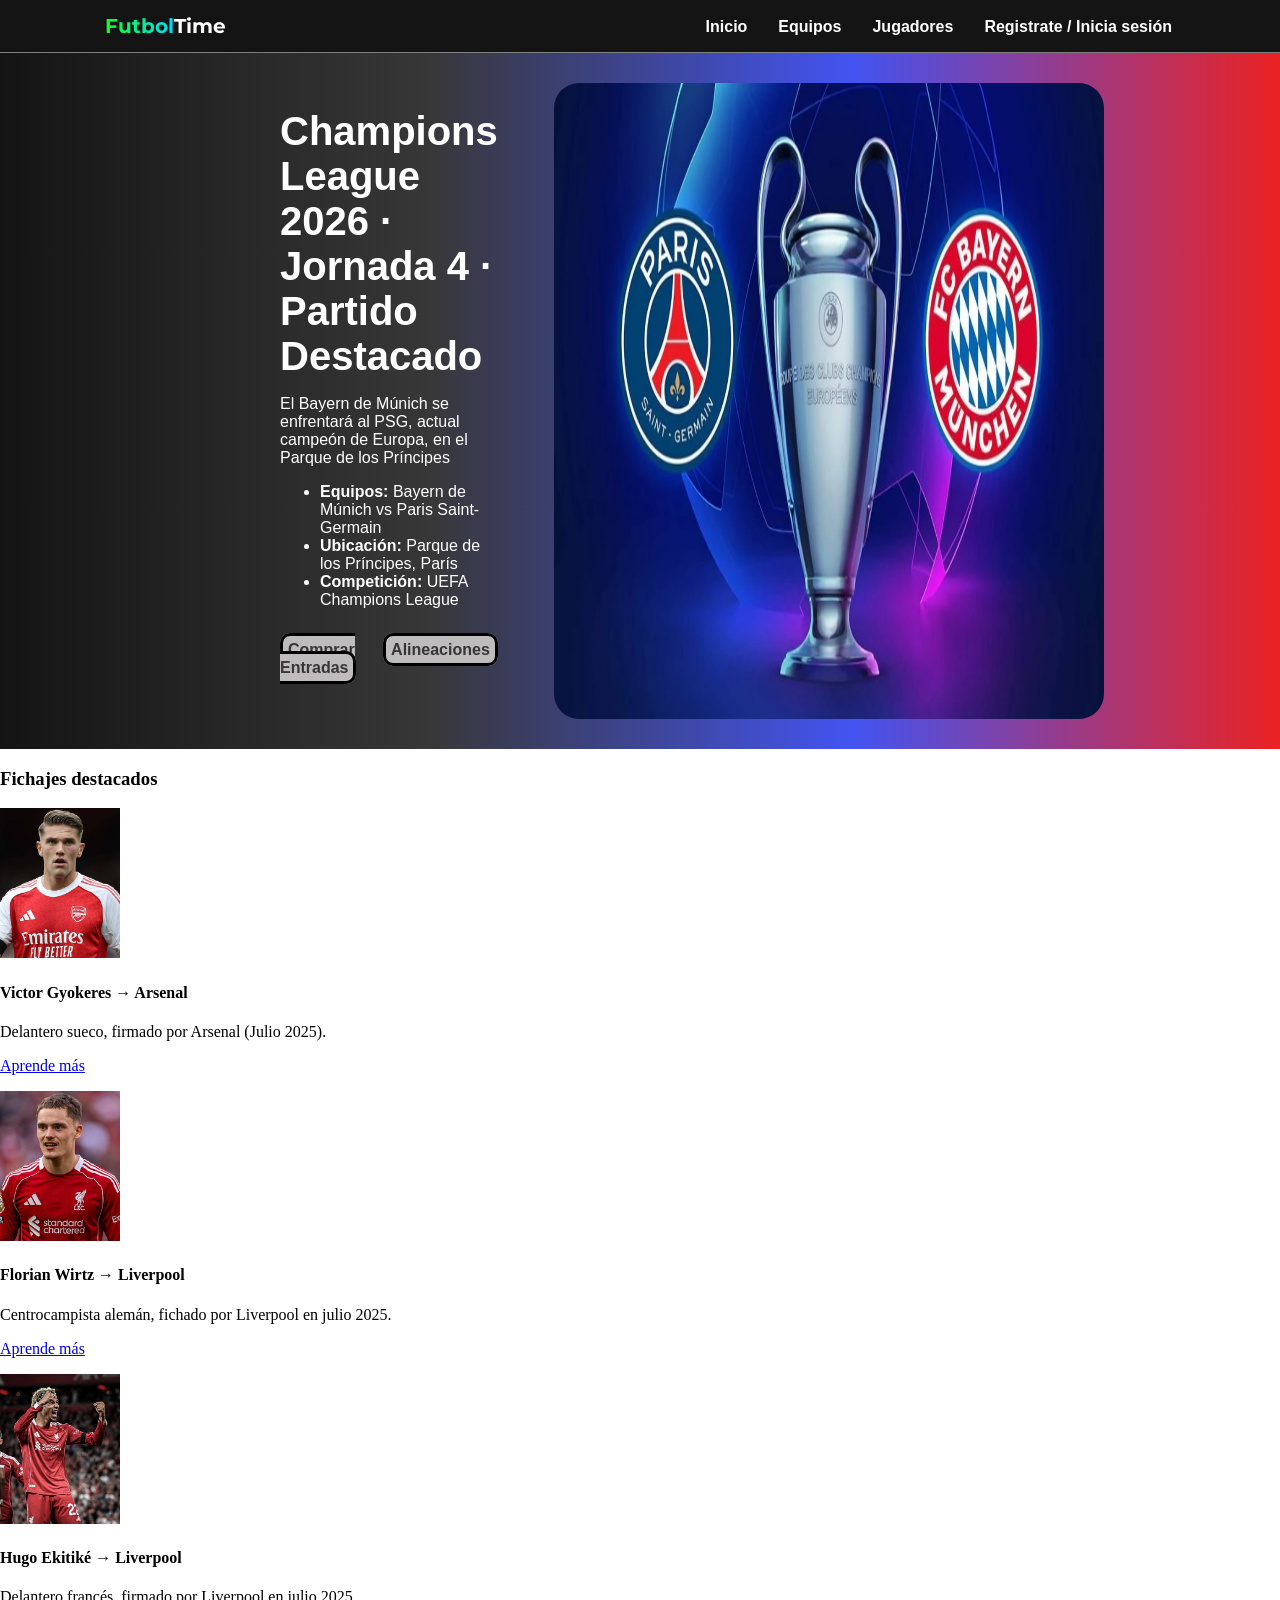
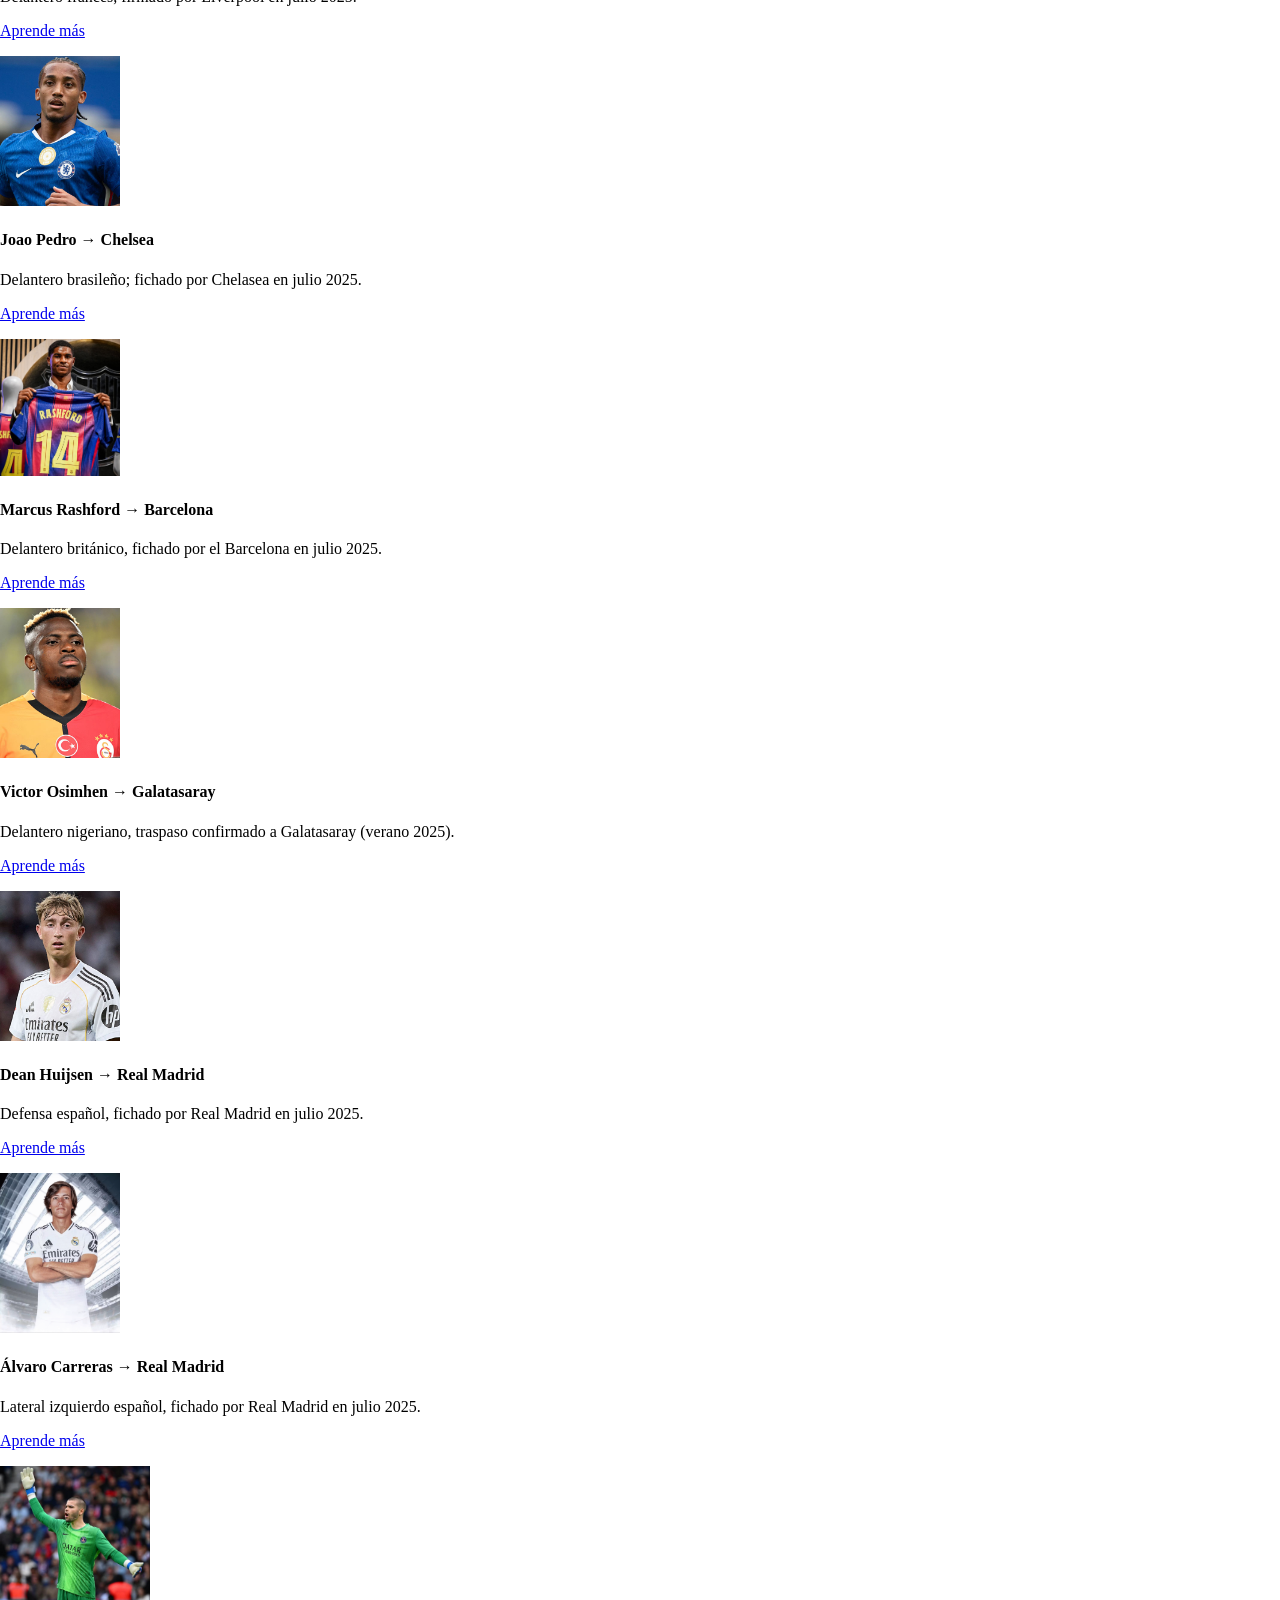
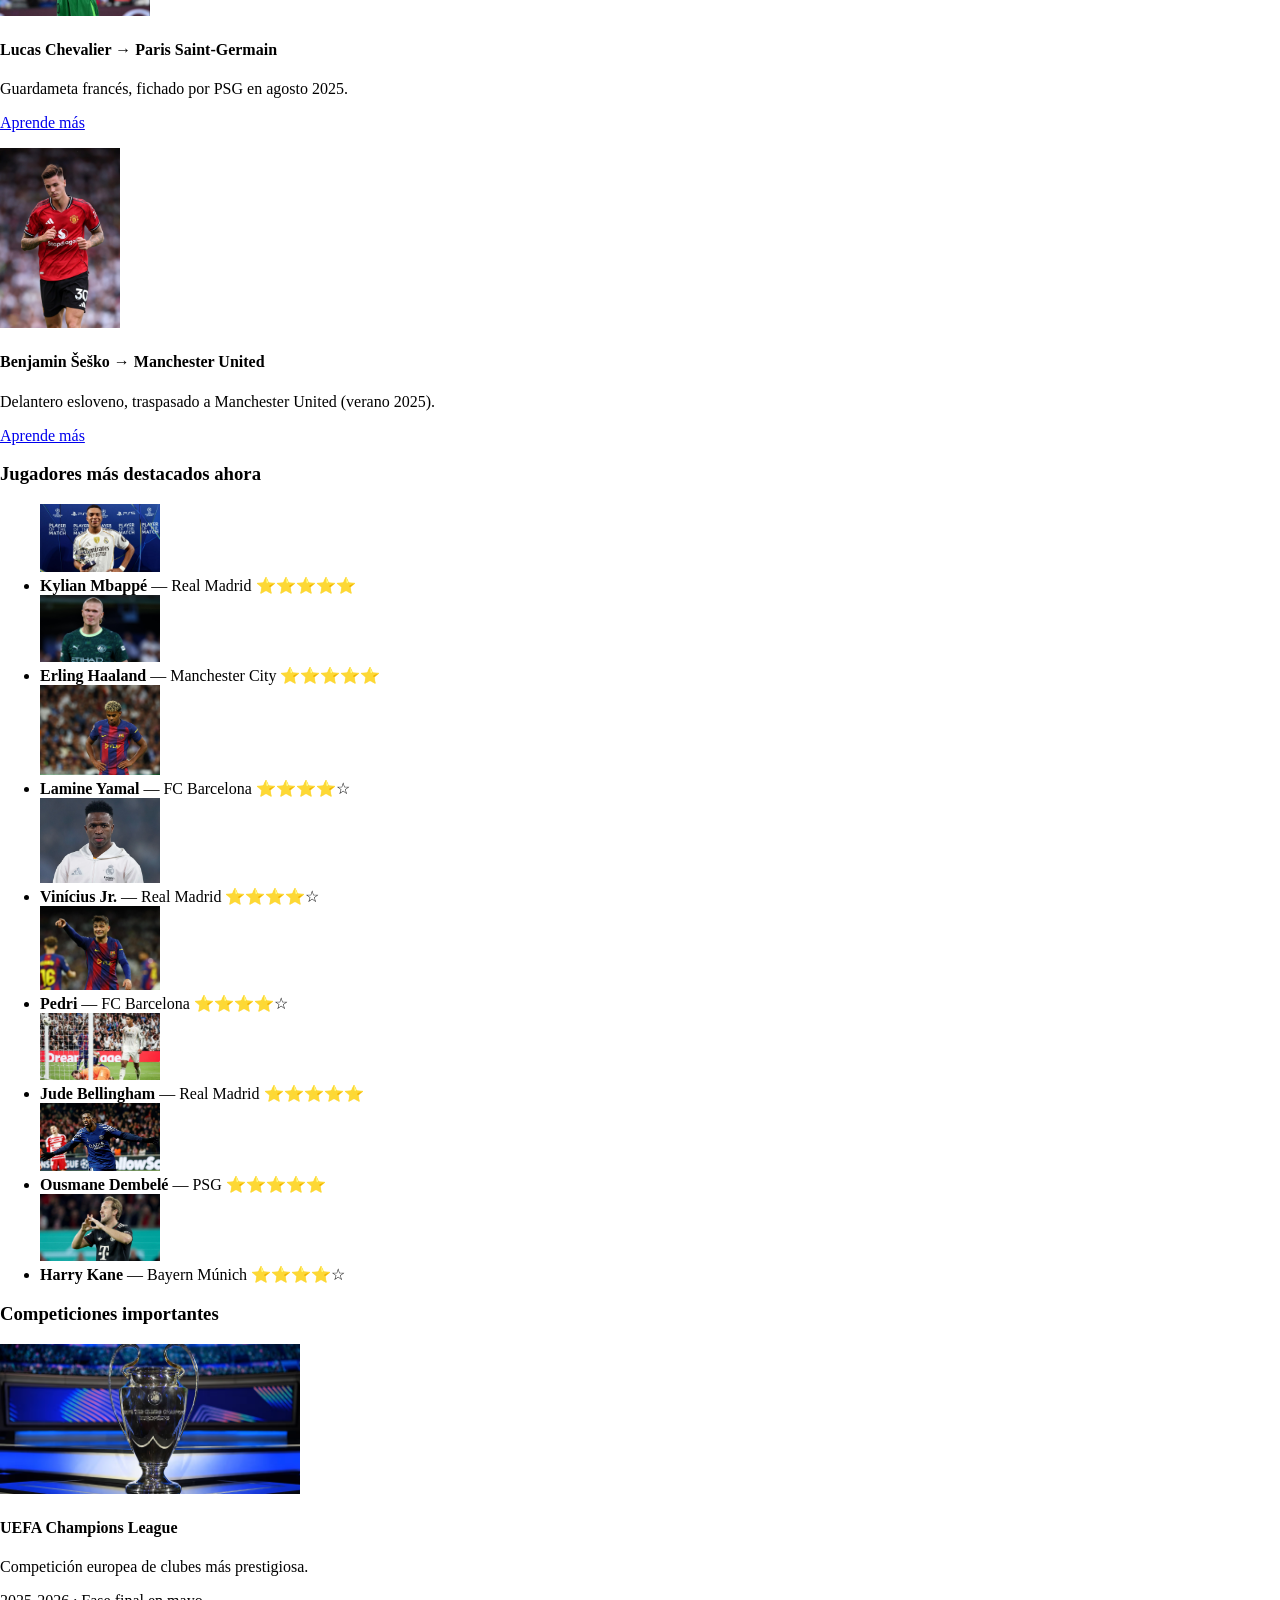
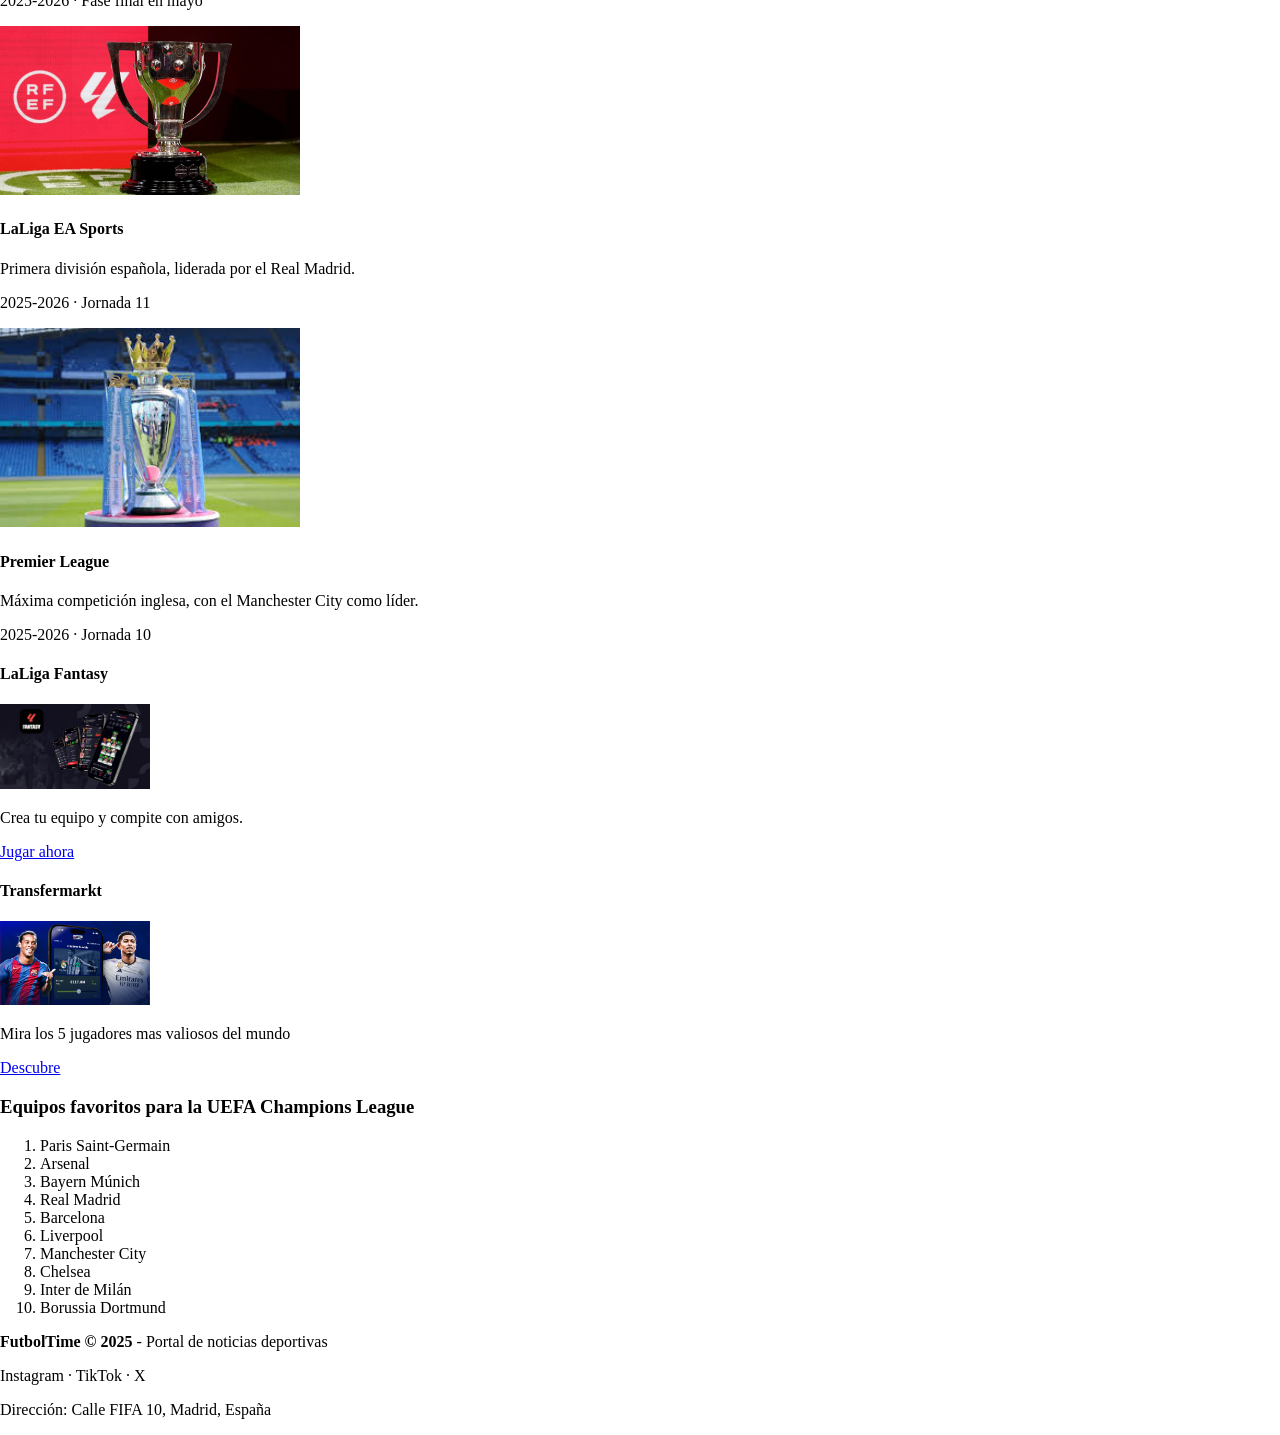
==== index.html @ cb6d712c "first commit" ====
<!DOCTYPE html>
<html lang="es">

<head>
  <meta charset="UTF-8">
  <meta name="viewport" content="width=device-width, initial-scale=1.0">
  <title>FutbolTime - Portal de Fútbol 2025</title>
  <link rel="icon" type="image/x-icon" href="/img/favicon/favicon.ico">
  <link rel="stylesheet" href="menu.css">
  <link rel="stylesheet" href="inicio.css">
  <link href="https://fonts.googleapis.com/css2?family=Montserrat:wght@400;600;700&display=swap" rel="stylesheet">
</head>

<body>

  <!-- MENÚ PRINCIPAL -->
  <header class="menu">
    <nav>
      <h1 class="titulo"><strong>Futbol</strong>Time</h1>
      <ul>
        <li><a href="index.html">Inicio</a></li>
        <li><a href="equipos.html">Equipos</a></li>
        <li><a href="detalle.html">Jugadores</a></li>
        <li><a href="alta.html">Registrate / Inicia sesión</a></li>
      </ul>
    </nav>
  </header>

  <!-- PARTIDO PROTAGONISTA -->
  <section class="partido">
    <div class="info_partido">
      <h2>Champions League 2026 · Jornada 4 · Partido Destacado</h2>
      <p>El Bayern de Múnich se enfrentará al PSG, actual campeón de Europa, en el Parque de los Príncipes</p>
      <ul>
        <li><strong>Equipos:</strong> Bayern de Múnich vs Paris Saint-Germain</li>
        <li><strong>Ubicación:</strong> Parque de los Príncipes, París</li>
        <li><strong>Competición:</strong> UEFA Champions League</li>
      </ul>
      <div class="links_partido">
        <p><a href="#">Comprar Entradas</a></p>
        <p><a href="#">Alineaciones</a> </p>
      </div>
    </div>
    <img src="/img/psg_bayern.jpg" alt="Champions League 2026 Jornada 4" width="550">
  </section>

  <!-- ÚLTIMOS FICHAJES DESTACADOS -->
  <section>
    <h3>Fichajes destacados</h3>

    <article>
      <img src="/img/gyokeres.jpg" alt="Gyokeres Arsenal" width="120">
      <h4>Victor Gyokeres → Arsenal</h4>
      <p>Delantero sueco, firmado por Arsenal (Julio 2025).</p>
      <p><a href="equipos.html">Aprende más</a></p>
    </article>

    <article>
      <img src="/img/florian.jpg" alt="Wirtz Liverpool" width="120">
      <h4>Florian Wirtz → Liverpool</h4>
      <p>Centrocampista alemán, fichado por Liverpool en julio 2025.</p>
      <p><a href="equipos.html">Aprende más</a></p>
    </article>

    <article>
      <img src="/img/hugo.jpg" alt="Ekitiké Liverpool" width="120">
      <h4>Hugo Ekitiké → Liverpool</h4>
      <p>Delantero francés, firmado por Liverpool en julio 2025.</p>
      <p><a href="equipos.html">Aprende más</a></p>
    </article>

    <article>
      <img src="/img/joao.jpg" alt="Joao Chelsea" width="120">
      <h4>Joao Pedro → Chelsea</h4>
      <p>Delantero brasileño; fichado por Chelasea en julio 2025.</p>
      <p><a href="equipos.html">Aprende más</a></p>
    </article>

    <article>
      <img src="/img/rashford.jpg" alt="Rashford Barcelona" width="120">
      <h4>Marcus Rashford → Barcelona</h4>
      <p>Delantero británico, fichado por el Barcelona en julio 2025.</p>
      <p><a href="equipos.html">Aprende más</a></p>
    </article>

    <article>
      <img src="/img/osimhen.jpg" alt="Victor Osimhen Galatasaray" width="120">
      <h4>Victor Osimhen → Galatasaray</h4>
      <p>Delantero nigeriano, traspaso confirmado a Galatasaray (verano 2025).</p>
      <p><a href="equipos.html">Aprende más</a></p>
    </article>

    <article>
      <img src="/img/huijsen.jpg" alt="Huijsen Madrid" width="120">
      <h4>Dean Huijsen → Real Madrid</h4>
      <p>Defensa español, fichado por Real Madrid en julio 2025.</p>
      <p><a href="equipos.html">Aprende más</a></p>
    </article>

    <article>
      <img src="img/carreras.png" alt="Carreras Madrid" width="120">
      <h4>Álvaro Carreras → Real Madrid</h4>
      <p>Lateral izquierdo español, fichado por Real Madrid en julio 2025.</p>
      <p><a href="equipos.html">Aprende más</a></p>
    </article>

    <article>
      <img src="img/chevalier.jpeg" alt="Chevalier PSG" width="150">
      <h4>Lucas Chevalier → Paris Saint-Germain</h4>
      <p>Guardameta francés, fichado por PSG en agosto 2025.</p>
      <p><a href="equipos.html">Aprende más</a></p>
    </article>

    <article>
      <img src="img/sesko.jpg" alt="Sesko Manchester United" width="120">
      <h4>Benjamin Šeško → Manchester United</h4>
      <p>Delantero esloveno, traspasado a Manchester United (verano 2025).</p>
      <p><a href="equipos.html">Aprende más</a></p>
    </article>

  </section>

  <!-- JUGADORES DESTACADOS -->

  <section>
    <h3>Jugadores más destacados ahora</h3>
    <ul>
      <img src="/img/mbappe.jpg" alt="mbappe" width="120">
      <li><strong>Kylian Mbappé</strong> — Real Madrid ⭐⭐⭐⭐⭐</li>
      <img src="/img/haaland.jpg" alt="haaland" width="120">
      <li><strong>Erling Haaland</strong> — Manchester City ⭐⭐⭐⭐⭐</li>
      <img src="/img/lamine.jpg" alt="lamine" width="120">
      <li><strong>Lamine Yamal</strong> — FC Barcelona ⭐⭐⭐⭐☆</li>
      <img src="/img/vinicius.jpg" alt="vinicius" width="120">
      <li><strong>Vinícius Jr.</strong> — Real Madrid ⭐⭐⭐⭐☆</li>
      <img src="/img/pedri.jpg" alt="pedri" width="120">
      <li><strong>Pedri</strong> — FC Barcelona ⭐⭐⭐⭐☆</li>
      <img src="/img/bellingham.jpg" alt="bellingham" width="120">
      <li><strong>Jude Bellingham</strong> — Real Madrid ⭐⭐⭐⭐⭐</li>
      <img src="/img/dembele.jpg" alt="dembele" width="120">
      <li><strong>Ousmane Dembelé</strong> — PSG ⭐⭐⭐⭐⭐</li>
      <img src="/img/kane.jpg" alt="kane" width="120">
      <li><strong>Harry Kane</strong> — Bayern Múnich ⭐⭐⭐⭐☆</li>
    </ul>
  </section>

  <!-- COMPETICIONES -->
  <section>
    <h3>Competiciones importantes</h3>
    <article>
      <img src="/img/ucl.jpg" alt="Champions League" width="300">
      <h4>UEFA Champions League</h4>
      <p>Competición europea de clubes más prestigiosa.</p>
      <p>2025-2026 · Fase final en mayo</p>
    </article>
    <article>
      <img src="/img/laliga.jpg" alt="LaLiga EA Sports" width="300">
      <h4>LaLiga EA Sports</h4>
      <p>Primera división española, liderada por el Real Madrid.</p>
      <p>2025-2026 · Jornada 11</p>
    </article>
    <article>
      <img src="/img/premier.jpeg" alt="premier" width="300">
      <h4>Premier League</h4>
      <p>Máxima competición inglesa, con el Manchester City como líder.</p>
      <p>2025-2026 · Jornada 10</p>
    </article>

    <!-- ASIDE (PROMOS) -->
    <aside>
      <h4>LaLiga Fantasy</h4>
      <img src="/img/fantasy.jpeg" alt="fantasy" width="150">
      <p>Crea tu equipo y compite con amigos.</p>
      <a href="#">Jugar ahora</a>

      <h4>Transfermarkt</h4>
      <img src="/img/transfermarkt.jpg" alt="transfermarkt" width="150">
      <p>Mira los 5 jugadores mas valiosos del mundo</p>
      <a href="#">Descubre</a>
    </aside>
  </section>

  <!-- TOP 10 EQUIPOS PARA LA CHAMPIONS LEAGUE -->
  <section>
    <h3>Equipos favoritos para la UEFA Champions League</h3>
    <ol>
      <li>Paris Saint-Germain</li>
      <li>Arsenal</li>
      <li>Bayern Múnich</li>
      <li>Real Madrid</li>
      <li>Barcelona</li>
      <li>Liverpool</li>
      <li>Manchester City</li>
      <li>Chelsea</li>
      <li>Inter de Milán</li>
      <li>Borussia Dortmund</li>
    </ol>
  </section>

  <!-- FOOTER -->
  <footer>
    <p><strong>FutbolTime © 2025</strong> - Portal de noticias deportivas</p>
    <p>Instagram · TikTok · X</p>
    <p>Dirección: Calle FIFA 10, Madrid, España</p>
  </footer>

</body>

</html>
---- menu.css ----
body{
    margin: 0;
    padding: 0;
}

.menu{
    margin: 0;
    padding: 0;
    font-family: 'Montserrat', sans-serif;
    position: sticky;
    top: 0;
    border-bottom: 1px solid grey
}

.menu nav{
    display: flex;
    background-color: rgb(20, 20, 20);
    justify-content: space-between; /* pushes content to edges */
    align-items: center; /* vertically center items */
    padding: 0 100px; /* optional padding left and right */ 
    padding-top: 9px;
    padding-bottom: 9px;
}

.menu h1{
    font-size: 20px;
    display: flex;
    color: white;   
    margin: 5px;
}

.menu h1 strong{  
    background: linear-gradient(90deg,#10ff24, #00ddff);
    background-clip: text;
    color:transparent;
}

.menu ul{
    list-style: none;
    padding: 0;
    margin: 0;
    display: flex;
    gap: 15px;
    font-weight: bold;
}

.menu a{
    font-family: Arial, Helvetica, sans-serif;
    text-decoration: none;
    color: #ffff;
    margin: 0;
    padding: 5px;
    border: 3px solid transparent; /* reserve space */
    border-radius: 10px;
    transition: color 0.3s, border-color 0.3s; /* smooth animation */
}

.menu a:hover{
    color: #7cfa86;
    border: 3px solid #ffffff;
    border-radius: 10px;
}
---- inicio.css ----
.partido{
    color: rgb(255, 255, 255);
    display: flex;
    justify-content: space-evenly;
    font-family: Arial, Helvetica, sans-serif;
    background: linear-gradient(90deg, rgb(20, 20, 20), rgb(56, 55, 55), rgb(67, 84, 241), rgb(235, 34, 34));
    padding: 15px;
}

.info_partido {
    margin: 26px;
    margin-left: 250px;
    padding: 15px;
}

.info_partido a{
    color: rgb(54, 54, 54);
    text-decoration: none;
    font-weight: bolder;
    padding: 5px;
    border: 3px solid rgb(0, 0, 0);
    border-radius: 10px;
    background: rgb(190, 188, 188)
}

.info_partido a:hover{
    border: 3px solid rgb(170, 169, 169);
    transition: color 0.3s, border-color 0.3s;
}

.links_partido{
    display: flex;
    gap: 20px;
}

.partido img{
    padding: 15px;
    margin-right: 180px;
    border-radius: 40px;
}

.info_partido h2{
    padding: 0;
    margin: 0;
    font-size: 40px;
    font-weight: 100px;
}
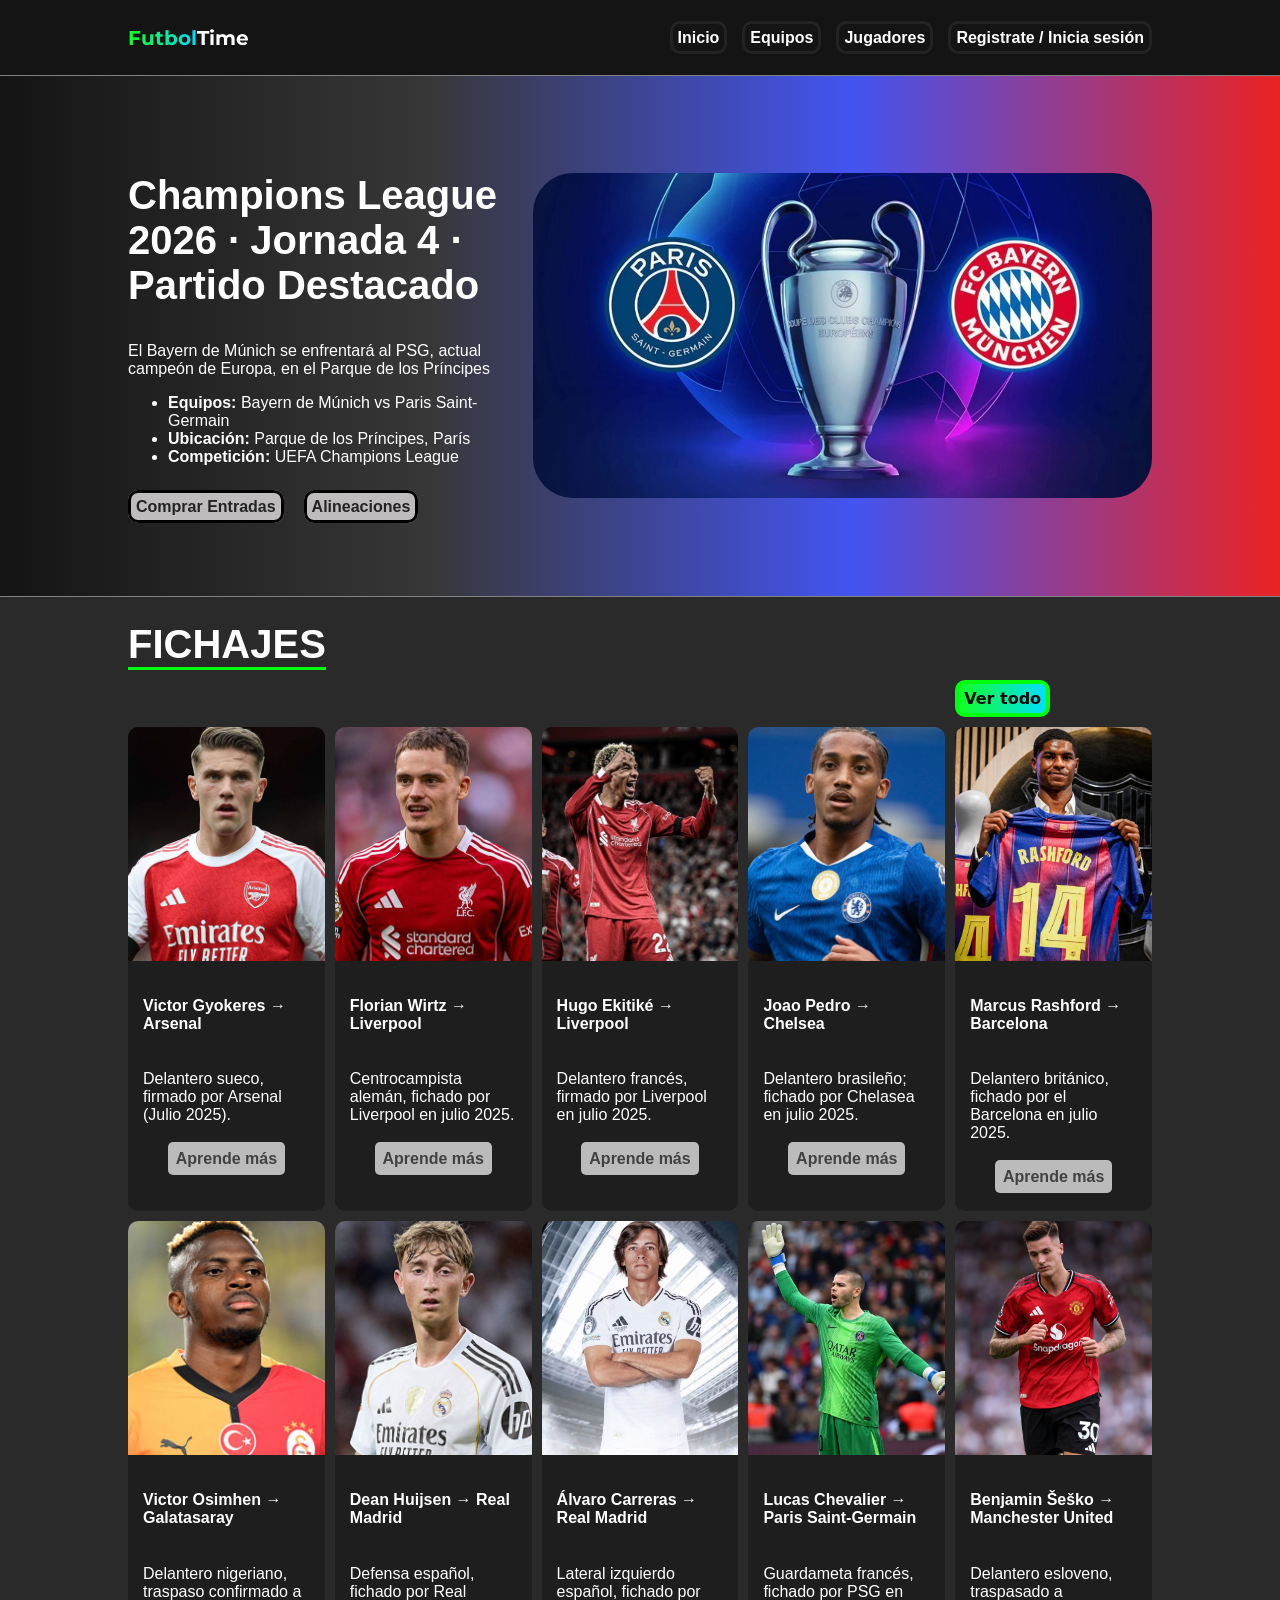
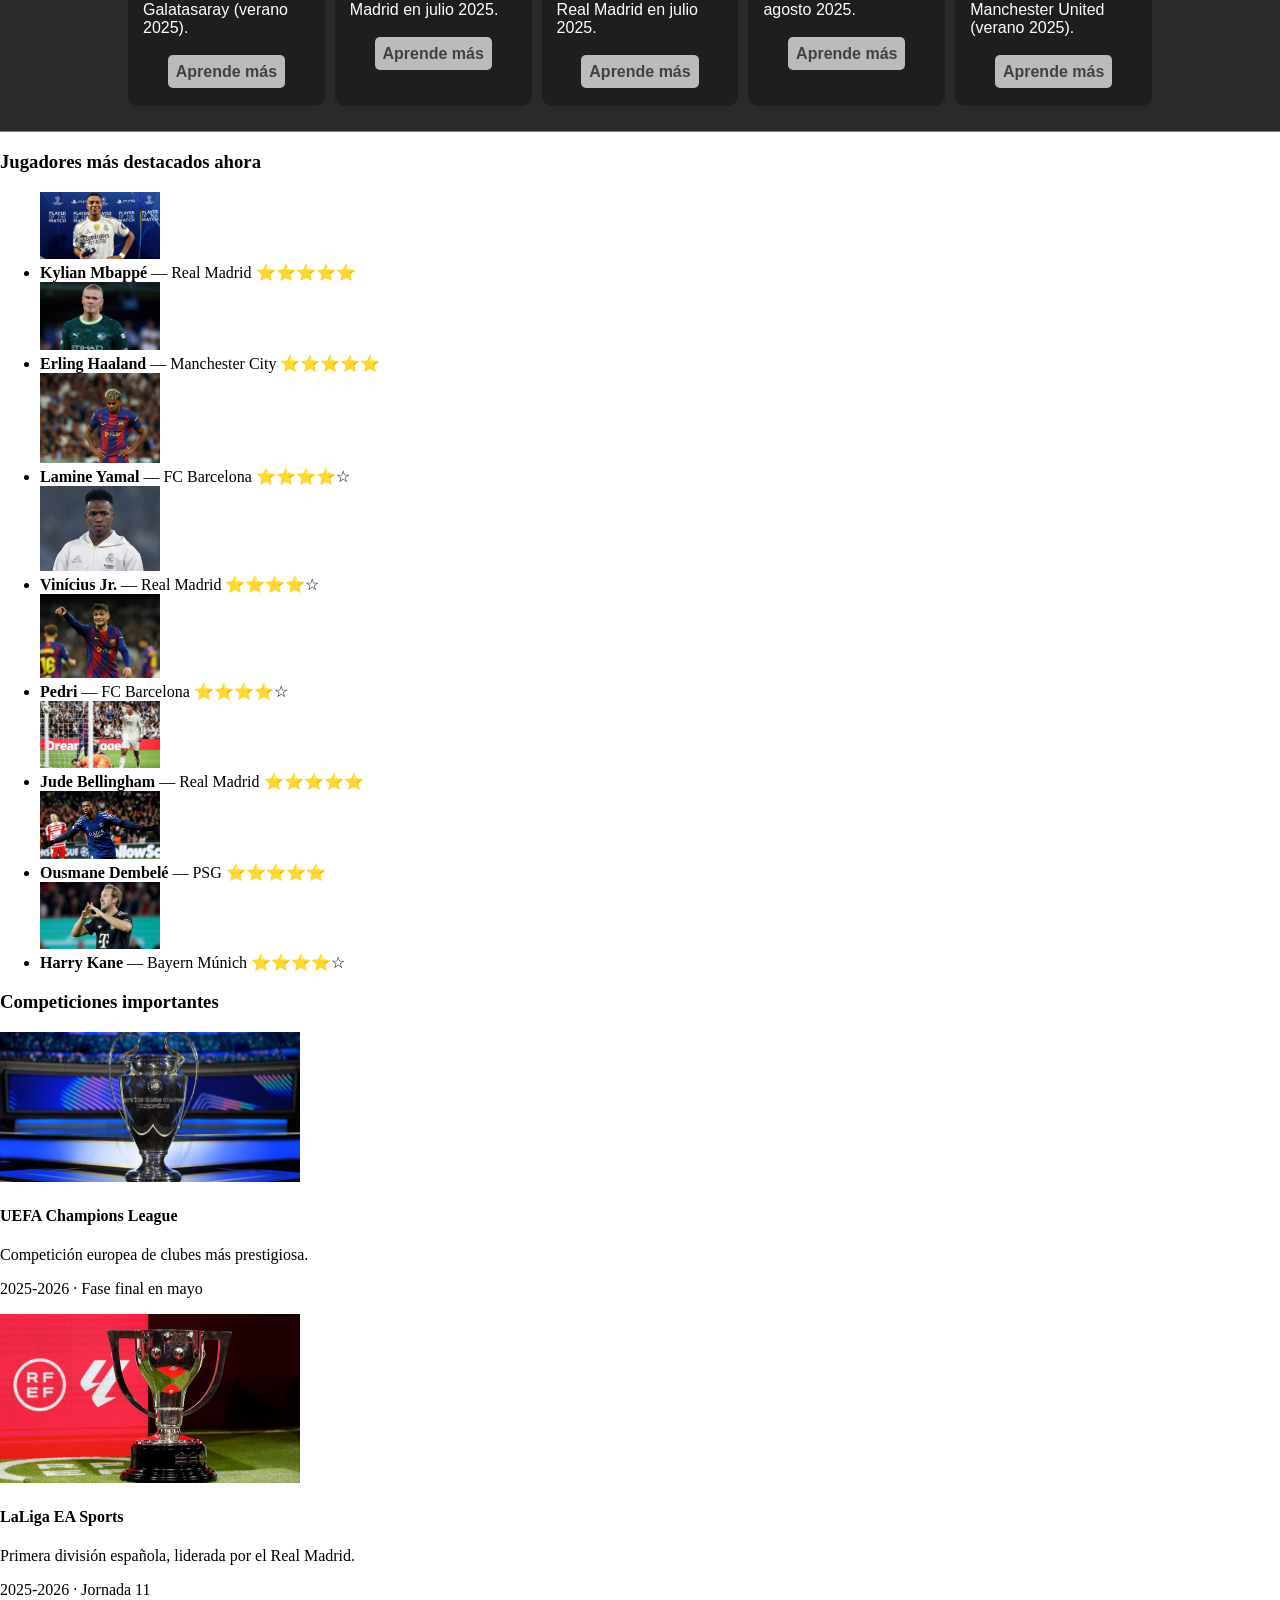
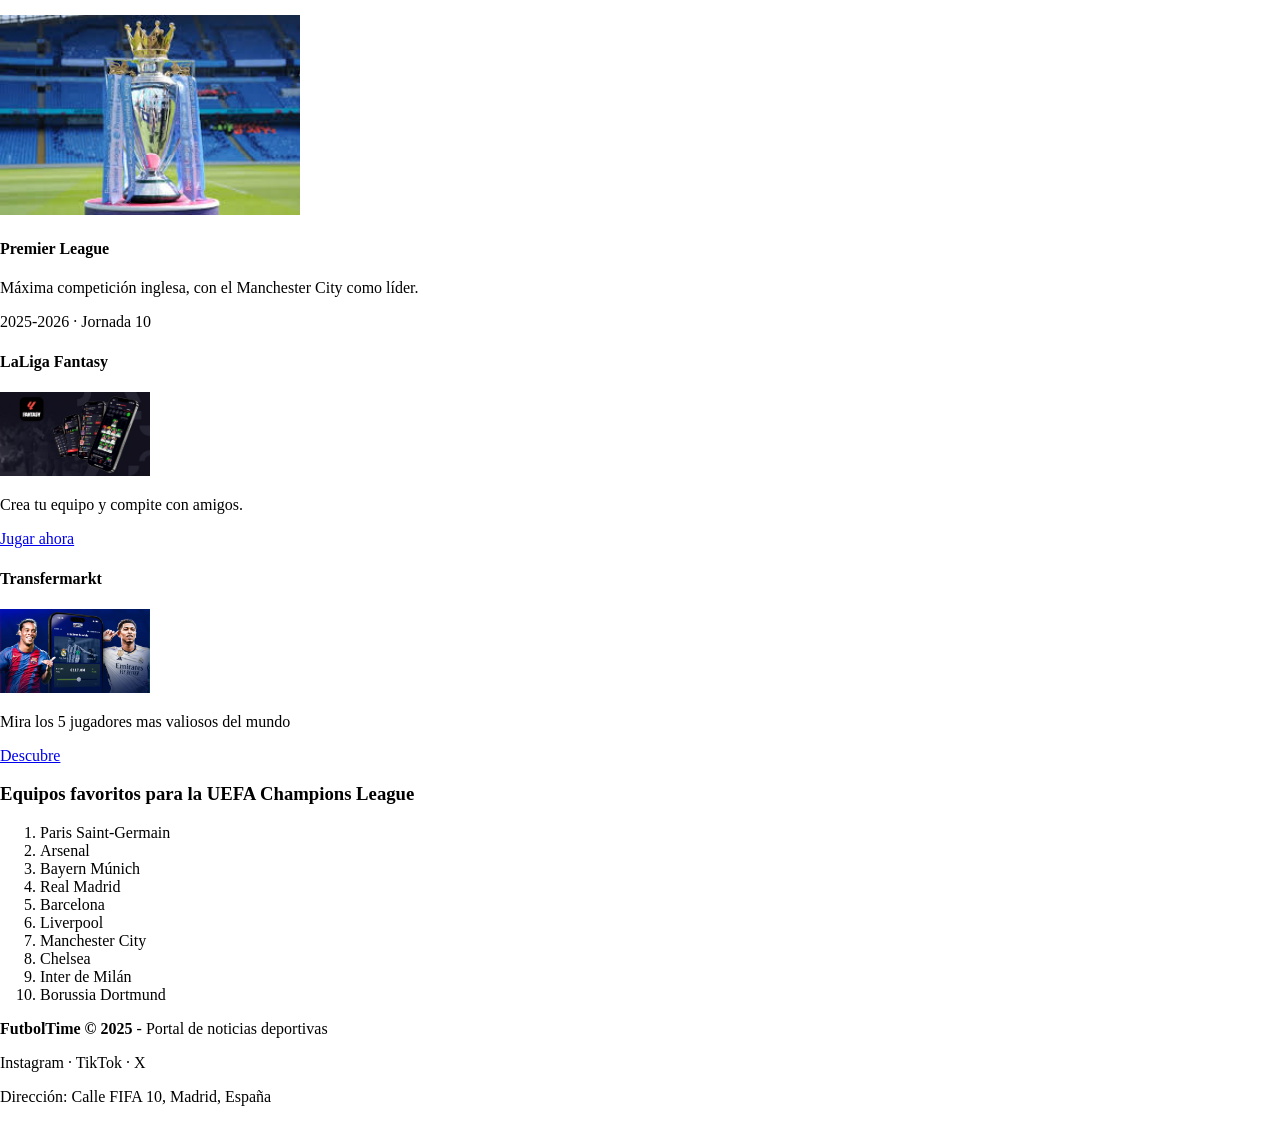
==== commit 1f464fa0: "jugadores destacados" ====
--- a/index.html
+++ b/index.html
@@ -45,80 +45,107 @@
   </section>
 
   <!-- ÚLTIMOS FICHAJES DESTACADOS -->
-  <section>
-    <h3>Fichajes destacados</h3>
-
-    <article>
-      <img src="/img/gyokeres.jpg" alt="Gyokeres Arsenal" width="120">
-      <h4>Victor Gyokeres → Arsenal</h4>
-      <p>Delantero sueco, firmado por Arsenal (Julio 2025).</p>
-      <p><a href="equipos.html">Aprende más</a></p>
-    </article>
-
-    <article>
-      <img src="/img/florian.jpg" alt="Wirtz Liverpool" width="120">
-      <h4>Florian Wirtz → Liverpool</h4>
-      <p>Centrocampista alemán, fichado por Liverpool en julio 2025.</p>
-      <p><a href="equipos.html">Aprende más</a></p>
-    </article>
-
-    <article>
-      <img src="/img/hugo.jpg" alt="Ekitiké Liverpool" width="120">
-      <h4>Hugo Ekitiké → Liverpool</h4>
-      <p>Delantero francés, firmado por Liverpool en julio 2025.</p>
-      <p><a href="equipos.html">Aprende más</a></p>
-    </article>
-
-    <article>
-      <img src="/img/joao.jpg" alt="Joao Chelsea" width="120">
-      <h4>Joao Pedro → Chelsea</h4>
-      <p>Delantero brasileño; fichado por Chelasea en julio 2025.</p>
-      <p><a href="equipos.html">Aprende más</a></p>
-    </article>
-
-    <article>
-      <img src="/img/rashford.jpg" alt="Rashford Barcelona" width="120">
-      <h4>Marcus Rashford → Barcelona</h4>
-      <p>Delantero británico, fichado por el Barcelona en julio 2025.</p>
-      <p><a href="equipos.html">Aprende más</a></p>
-    </article>
-
-    <article>
-      <img src="/img/osimhen.jpg" alt="Victor Osimhen Galatasaray" width="120">
-      <h4>Victor Osimhen → Galatasaray</h4>
-      <p>Delantero nigeriano, traspaso confirmado a Galatasaray (verano 2025).</p>
-      <p><a href="equipos.html">Aprende más</a></p>
-    </article>
-
-    <article>
-      <img src="/img/huijsen.jpg" alt="Huijsen Madrid" width="120">
-      <h4>Dean Huijsen → Real Madrid</h4>
-      <p>Defensa español, fichado por Real Madrid en julio 2025.</p>
-      <p><a href="equipos.html">Aprende más</a></p>
-    </article>
-
-    <article>
-      <img src="img/carreras.png" alt="Carreras Madrid" width="120">
-      <h4>Álvaro Carreras → Real Madrid</h4>
-      <p>Lateral izquierdo español, fichado por Real Madrid en julio 2025.</p>
-      <p><a href="equipos.html">Aprende más</a></p>
-    </article>
-
-    <article>
-      <img src="img/chevalier.jpeg" alt="Chevalier PSG" width="150">
-      <h4>Lucas Chevalier → Paris Saint-Germain</h4>
-      <p>Guardameta francés, fichado por PSG en agosto 2025.</p>
-      <p><a href="equipos.html">Aprende más</a></p>
-    </article>
-
-    <article>
-      <img src="img/sesko.jpg" alt="Sesko Manchester United" width="120">
-      <h4>Benjamin Šeško → Manchester United</h4>
-      <p>Delantero esloveno, traspasado a Manchester United (verano 2025).</p>
-      <p><a href="equipos.html">Aprende más</a></p>
-    </article>
-
-  </section>
+
+    <section class="Fichajes">
+
+      <h3>FICHAJES</h3>
+
+      <a href="equipos.html" class="ver-todo">Ver todo</a>
+      
+      <article>
+        <img src="/img/gyokeres.jpg" alt="Gyokeres Arsenal" width="120">
+        <div class="card-content">
+        <h4>Victor Gyokeres → Arsenal</h4>
+        <p>Delantero sueco, firmado por Arsenal (Julio 2025).</p>
+        <p><a href="equipos.html">Aprende más</a></p>
+        </div>
+      </article>
+
+      <article>
+        <img src="/img/florian.jpg" alt="Wirtz Liverpool" width="120">
+        <div class="card-content">
+        <h4>Florian Wirtz → Liverpool</h4>
+        <p>Centrocampista alemán, fichado por Liverpool en julio 2025.</p>
+        <p><a href="equipos.html">Aprende más</a></p>
+        </div>
+      </article>
+
+      <article>
+        <img src="/img/hugo.jpg" alt="Ekitiké Liverpool" width="120">
+        <div class="card-content">
+        <h4>Hugo Ekitiké → Liverpool</h4>
+        <p>Delantero francés, firmado por Liverpool en julio 2025.</p>
+        <p><a href="equipos.html">Aprende más</a></p>
+        </div>
+      </article>
+
+      <article>
+        <img src="/img/joao.jpg" alt="Joao Chelsea" width="120">
+        <div class="card-content">
+        <h4>Joao Pedro → Chelsea</h4>
+        <p>Delantero brasileño; fichado por Chelasea en julio 2025.</p>
+        <p><a href="equipos.html">Aprende más</a></p>
+        </div>
+      </article>
+
+      <article>
+        <img src="/img/rashford.jpg" alt="Rashford Barcelona" width="120">
+        <div class="card-content">
+        <h4>Marcus Rashford → Barcelona</h4>
+        <p>Delantero británico, fichado por el Barcelona en julio 2025.</p>
+        <p><a href="equipos.html">Aprende más</a></p>
+        </div>
+      </article>
+
+      <article>
+        <img src="/img/osimhen.jpg" alt="Victor Osimhen Galatasaray" width="120">
+        <div class="card-content">
+        <h4>Victor Osimhen → Galatasaray</h4>
+        <p>Delantero nigeriano, traspaso confirmado a Galatasaray (verano 2025).</p>
+        <p><a href="equipos.html">Aprende más</a></p>
+        </div>
+      </article>
+
+      <article>
+        <img src="/img/huijsen.jpg" alt="Huijsen Madrid" width="120">
+        <div class="card-content">
+        <h4>Dean Huijsen → Real Madrid</h4>
+        <p>Defensa español, fichado por Real Madrid en julio 2025.</p>
+        <p><a href="equipos.html">Aprende más</a></p>
+        </div>
+      </article>
+
+      <article>
+        <img src="img/carreras.png" alt="Carreras Madrid" width="120">
+        <div class="card-content">
+        <h4>Álvaro Carreras → Real Madrid</h4>
+        <p>Lateral izquierdo español, fichado por Real Madrid en julio 2025.</p>
+        <p><a href="equipos.html">Aprende más</a></p>
+        </div>
+      </article>
+
+      <article>
+        <img src="img/chevalier.jpeg" alt="Chevalier PSG" width="150">
+        <div class="card-content">
+        <h4>Lucas Chevalier → Paris Saint-Germain</h4>
+        <p>Guardameta francés, fichado por PSG en agosto 2025.</p>
+        <p><a href="equipos.html">Aprende más</a></p>
+        </div>
+      </article>
+
+      <article>
+        
+        <img src="img/sesko.jpg" alt="Sesko Manchester United" width="120">
+        <div class="card-content">
+        <h4>Benjamin Šeško → Manchester United</h4>
+        <p>Delantero esloveno, traspasado a Manchester United (verano 2025).</p>
+        <p><a href="equipos.html">Aprende más</a></p>
+        </div>
+      </article>
+
+
+    </section>
+
 
   <!-- JUGADORES DESTACADOS -->
 
--- a/menu.css
+++ b/menu.css
@@ -2,6 +2,7 @@
     margin: 0;
     padding: 0;
 }
+
 
 .menu{
     margin: 0;
@@ -17,7 +18,7 @@
     background-color: rgb(20, 20, 20);
     justify-content: space-between; /* pushes content to edges */
     align-items: center; /* vertically center items */
-    padding: 0 100px; /* optional padding left and right */ 
+    padding: 10% 10%; /* optional padding left and right */ 
     padding-top: 9px;
     padding-bottom: 9px;
 }
@@ -26,7 +27,6 @@
     font-size: 20px;
     display: flex;
     color: white;   
-    margin: 5px;
 }
 
 .menu h1 strong{  
@@ -50,13 +50,13 @@
     color: #ffff;
     margin: 0;
     padding: 5px;
-    border: 3px solid transparent; /* reserve space */
+    border: 3px solid rgba(128, 128, 128, 0.137); /* reserve space */
     border-radius: 10px;
     transition: color 0.3s, border-color 0.3s; /* smooth animation */
 }
 
 .menu a:hover{
-    color: #7cfa86;
+    color: #f7f7f7;
     border: 3px solid #ffffff;
     border-radius: 10px;
 }
--- a/inicio.css
+++ b/inicio.css
@@ -1,20 +1,23 @@
+/* PARTIDO DESTACADO */
+
 .partido{
     color: rgb(255, 255, 255);
     display: flex;
     justify-content: space-evenly;
+    align-items: center;
     font-family: Arial, Helvetica, sans-serif;
     background: linear-gradient(90deg, rgb(20, 20, 20), rgb(56, 55, 55), rgb(67, 84, 241), rgb(235, 34, 34));
-    padding: 15px;
+    padding-left: 10%;
+    padding-right: 10%;
+    padding-top: 5%;
+    padding-bottom: 5%;
+    margin-bottom: 0;
+    border-bottom: 1px solid grey
 }
 
-.info_partido {
-    margin: 26px;
-    margin-left: 250px;
-    padding: 15px;
-}
 
 .info_partido a{
-    color: rgb(54, 54, 54);
+    color: rgb(36, 35, 35);
     text-decoration: none;
     font-weight: bolder;
     padding: 5px;
@@ -34,16 +37,116 @@
 }
 
 .partido img{
-    padding: 15px;
-    margin-right: 180px;
     border-radius: 40px;
+    width: auto;  
+    height: 325px; 
 }
 
 .info_partido h2{
-    padding: 0;
+    font-size: 40px;
+    font-weight: 700;
+}
+
+/* FICHAJES DESTACADOS */
+
+.Fichajes {
+    background-color: rgb(43, 42, 42);
     margin: 0;
-    font-size: 40px;
-    font-weight: 100px;
+    padding: 2% 10%;
+    display: grid;
+    grid-template-columns: repeat(5, 1fr);
+    gap: 10px;
+        border-bottom: 1px solid grey
+
+
 }
 
 
+.Fichajes h3{
+    color: white;
+    width: fit-content;
+    margin: 0 ;
+    padding: 0;
+    font-size: 40px;
+    grid-column: 1 / -1;
+    border-bottom: 3px solid rgb(0, 255, 13);
+    font-family:Verdana, Geneva, Tahoma, sans-serif
+
+}
+
+/*Tengo que arreglar el boton*/
+.Fichajes .ver-todo{
+    font-family: system-ui, -apple-system, BlinkMacSystemFont, 'Segoe UI', Roboto, Oxygen, Ubuntu, Cantarell, 'Open Sans', 'Helvetica Neue', sans-serif;
+    background: linear-gradient(90deg,#10ff24, #00ddff);
+    font-weight: bolder;
+    color: rgb(10, 10, 10);
+    text-decoration: none;
+    border-radius: 10px;
+    border: 4px solid rgb(0, 255, 13);
+    width: fit-content;
+    margin: 0;
+    padding: 5px;
+    grid-column: 5/-1;
+    flex-direction: column; 
+    
+
+}
+
+.Fichajes article {
+    font-family:'Lucida Sans', 'Lucida Sans Regular', 'Lucida Grande', 'Lucida Sans Unicode', Geneva, Verdana, sans-serif;
+    background-color: rgb(30, 30, 30);
+    color: white; 
+    border-radius: 10px;
+    
+    display: flex;
+    flex-direction: column; 
+    height: 100%; 
+}
+
+
+
+.Fichajes article img {
+    width: 100%; 
+    aspect-ratio: 16 / 19;
+    object-fit: cover; 
+    border-radius: 10px 10px 0 0; 
+
+}
+
+.Fichajes article .card-content {
+    padding: 15px; 
+    display: flex;
+    flex-direction: column;
+    align-items: center;
+}
+
+.Fichajes article .card-content a {
+    padding: 8px;
+    background-color: rgb(187, 187, 187);
+    border-radius: 5px;
+    text-decoration: none;
+    font-weight: bold;
+    color: rgb(65, 65, 65);
+}
+
+.Fichajes article .card-content a:hover {
+    font-weight: bolder;
+    padding: 10px;
+    background-color: rgb(70, 70, 70);
+    border-radius: 5px;
+    font-weight: bolder;
+    border: 3px solid rgb(4, 196, 255);
+    transition: border 0.1s;
+    text-decoration: none;
+    color: white;
+}
+.Fichajes article .card-content p {
+    margin-bottom: 10px; 
+}
+
+.Fichajes article:hover {
+    background-color: rgb(70, 70, 70);
+    border-radius: 50px;
+    
+    transition: border-radius 0.3s;
+}
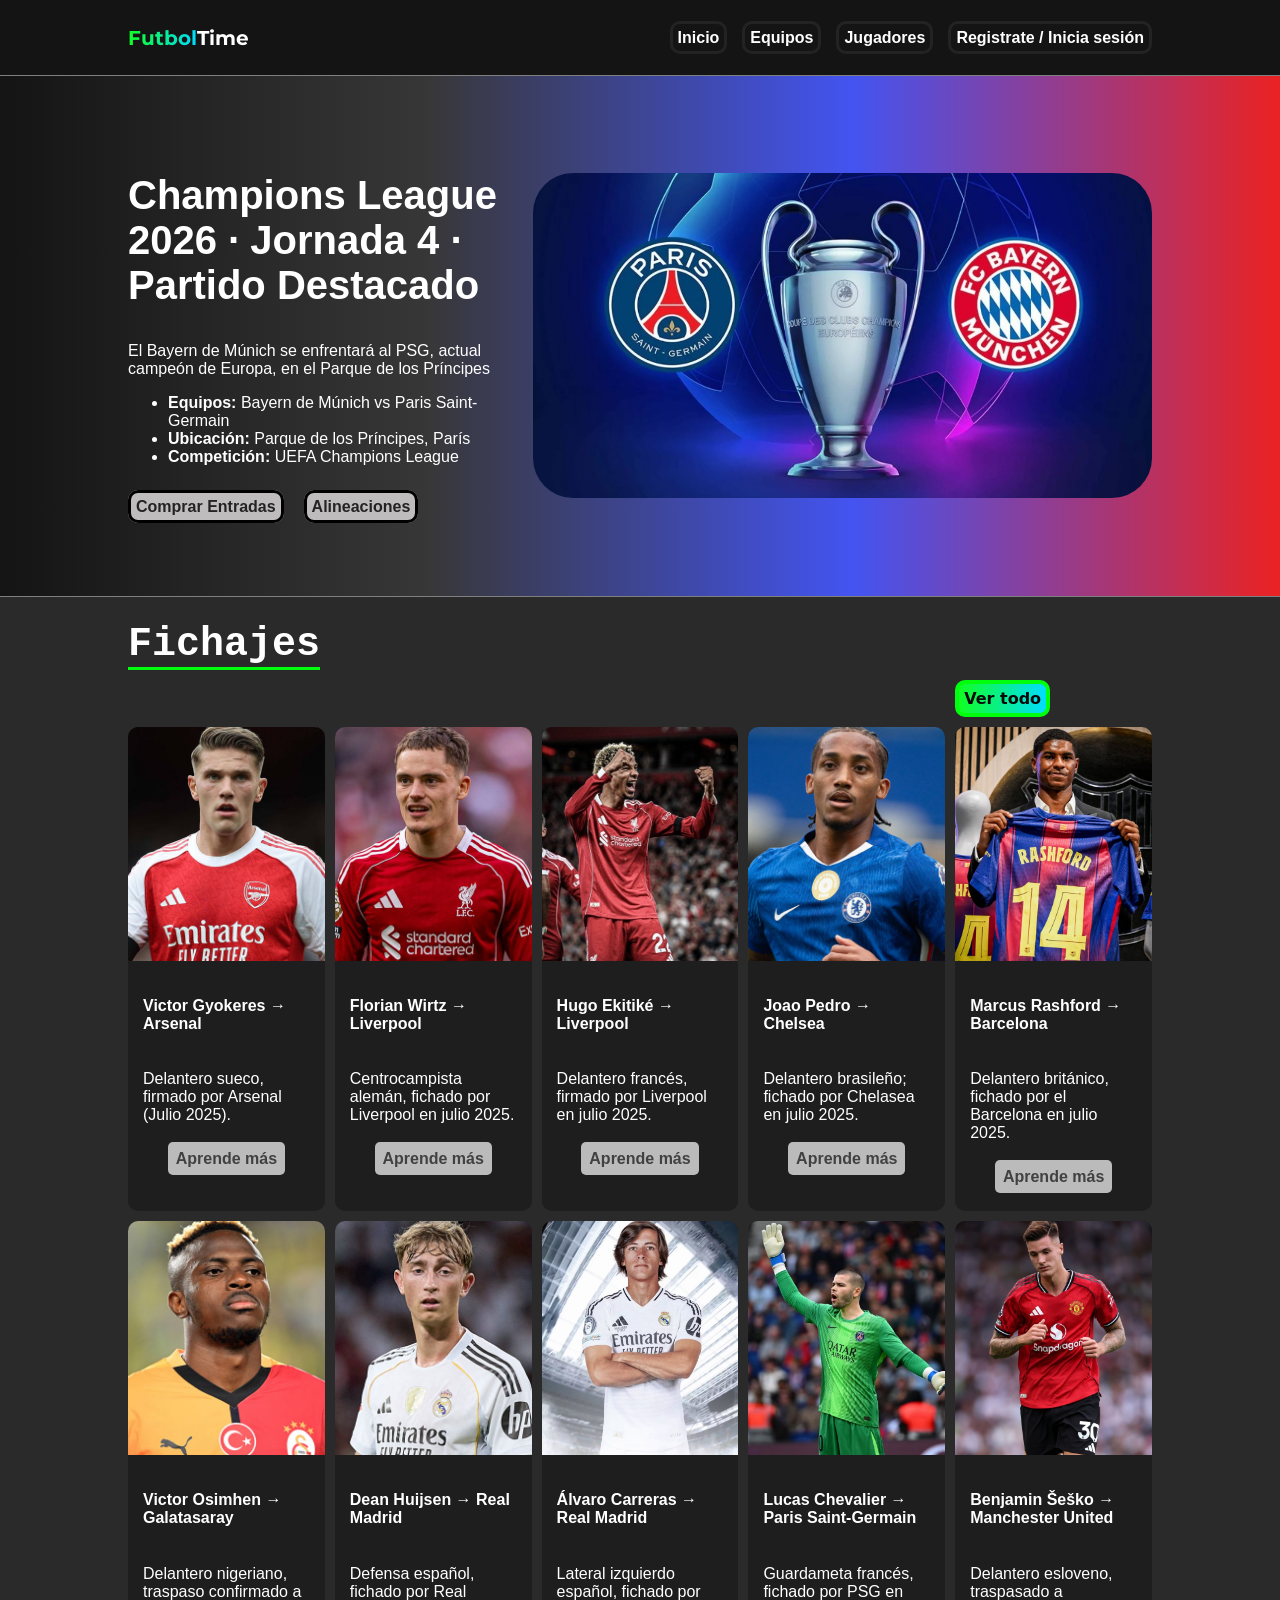
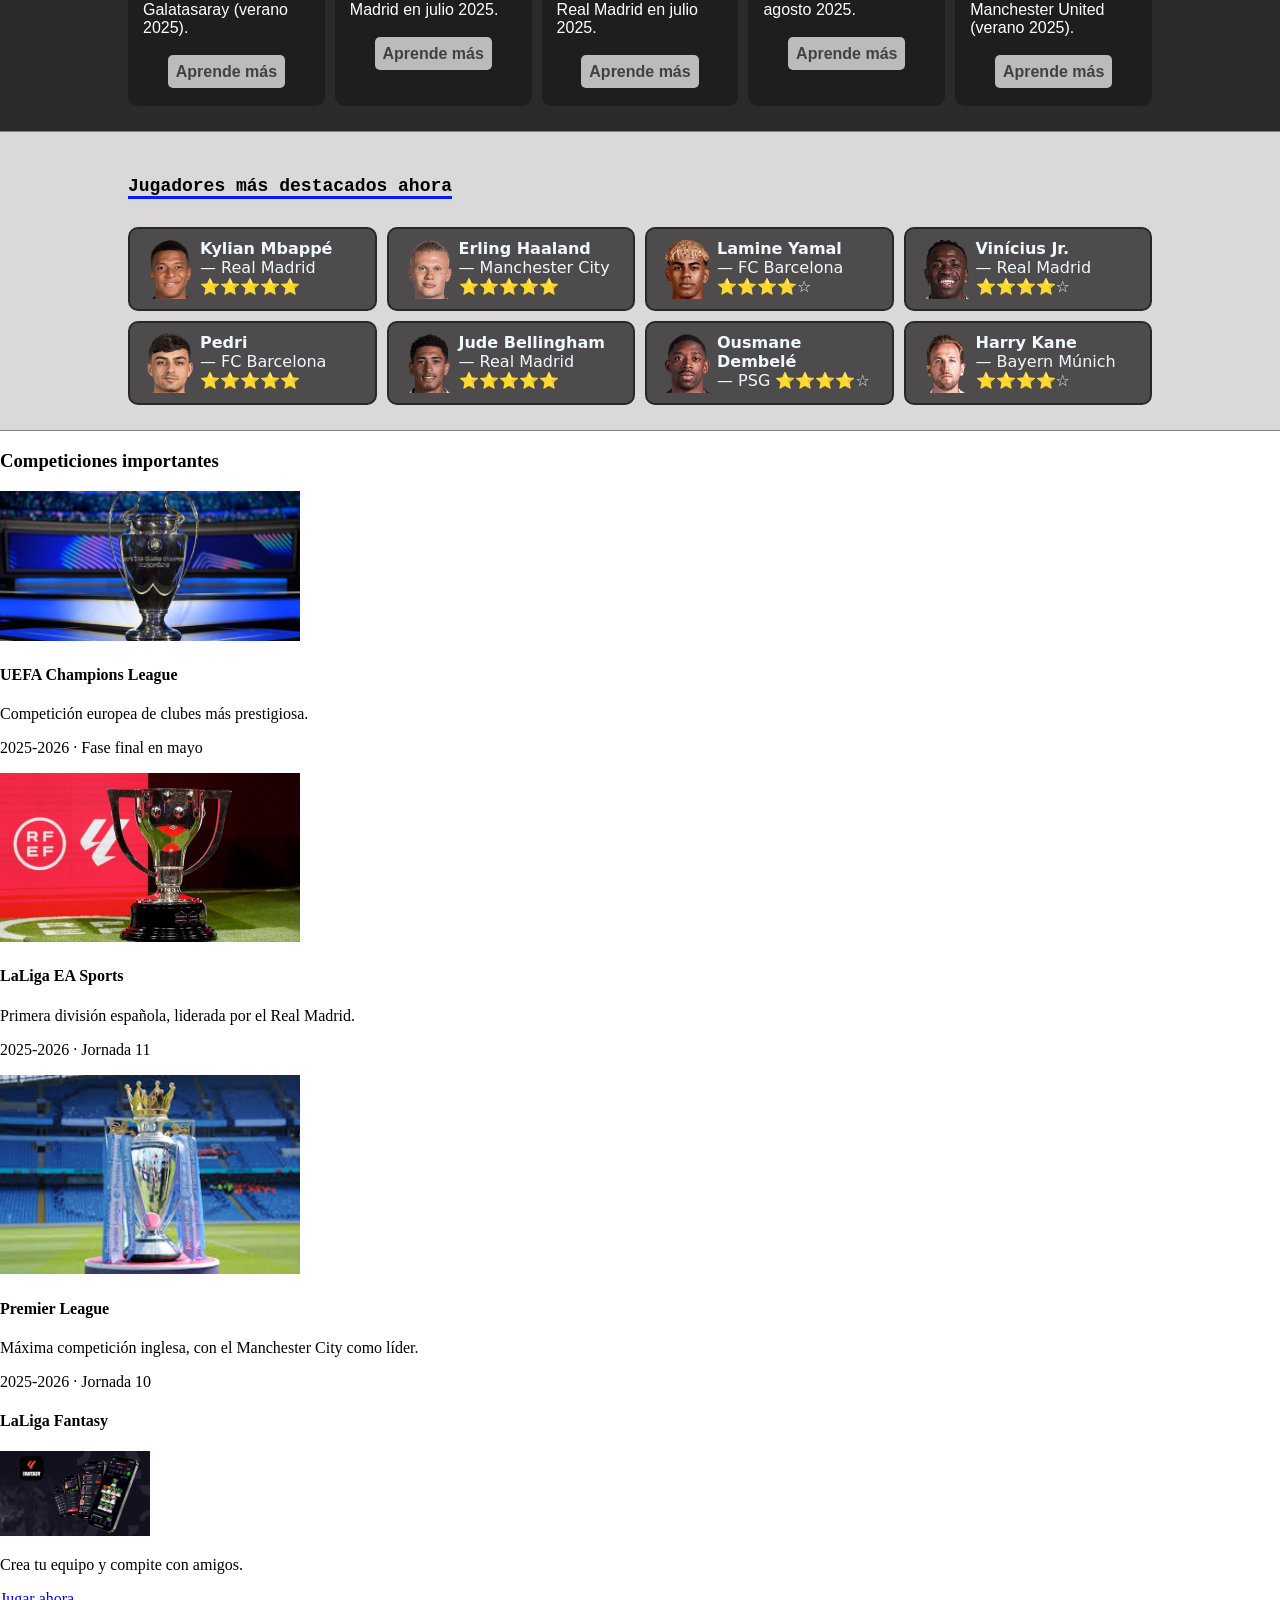
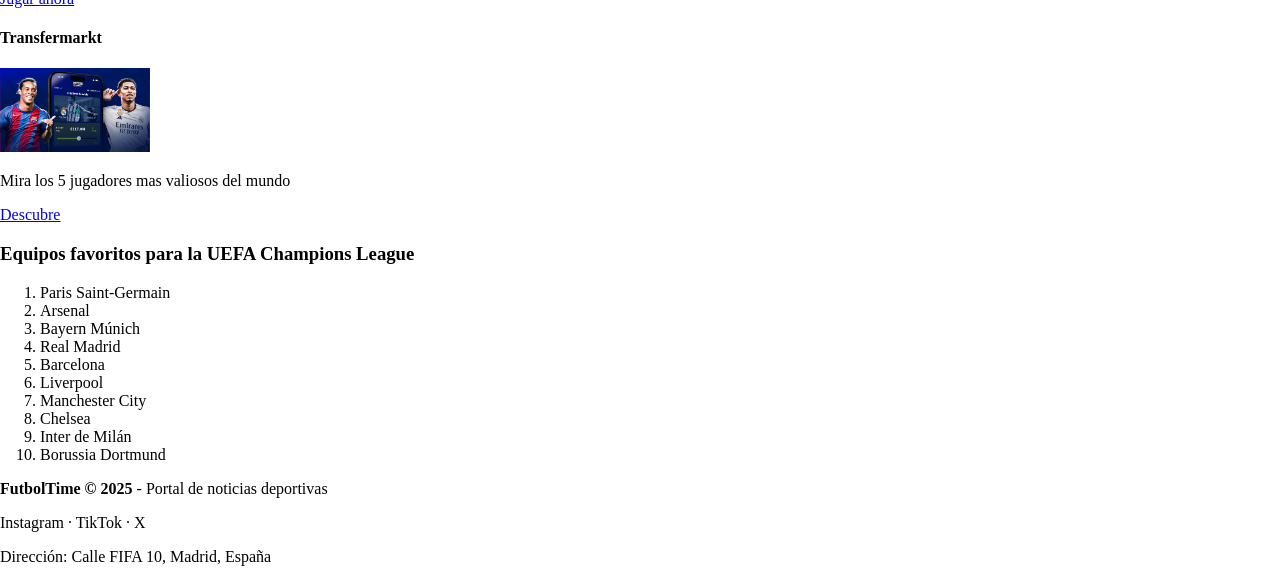
==== commit 0d2ae723: "jugadores destacados acabado" ====
--- a/index.html
+++ b/index.html
@@ -46,133 +46,163 @@
 
   <!-- ÚLTIMOS FICHAJES DESTACADOS -->
 
-    <section class="Fichajes">
-
-      <h3>FICHAJES</h3>
-
-      <a href="equipos.html" class="ver-todo">Ver todo</a>
-      
-      <article>
-        <img src="/img/gyokeres.jpg" alt="Gyokeres Arsenal" width="120">
-        <div class="card-content">
+  <section class="Fichajes">
+
+    <h3>Fichajes</h3>
+
+    <a href="equipos.html" class="ver-todo">Ver todo</a>
+
+    <article>
+      <img src="/img/gyokeres.jpg" alt="Gyokeres Arsenal" width="120">
+      <div class="card-content">
         <h4>Victor Gyokeres → Arsenal</h4>
         <p>Delantero sueco, firmado por Arsenal (Julio 2025).</p>
         <p><a href="equipos.html">Aprende más</a></p>
-        </div>
-      </article>
-
-      <article>
-        <img src="/img/florian.jpg" alt="Wirtz Liverpool" width="120">
-        <div class="card-content">
+      </div>
+    </article>
+
+    <article>
+      <img src="/img/florian.jpg" alt="Wirtz Liverpool" width="120">
+      <div class="card-content">
         <h4>Florian Wirtz → Liverpool</h4>
         <p>Centrocampista alemán, fichado por Liverpool en julio 2025.</p>
         <p><a href="equipos.html">Aprende más</a></p>
-        </div>
-      </article>
-
-      <article>
-        <img src="/img/hugo.jpg" alt="Ekitiké Liverpool" width="120">
-        <div class="card-content">
+      </div>
+    </article>
+
+    <article>
+      <img src="/img/hugo.jpg" alt="Ekitiké Liverpool" width="120">
+      <div class="card-content">
         <h4>Hugo Ekitiké → Liverpool</h4>
         <p>Delantero francés, firmado por Liverpool en julio 2025.</p>
         <p><a href="equipos.html">Aprende más</a></p>
-        </div>
-      </article>
-
-      <article>
-        <img src="/img/joao.jpg" alt="Joao Chelsea" width="120">
-        <div class="card-content">
+      </div>
+    </article>
+
+    <article>
+      <img src="/img/joao.jpg" alt="Joao Chelsea" width="120">
+      <div class="card-content">
         <h4>Joao Pedro → Chelsea</h4>
         <p>Delantero brasileño; fichado por Chelasea en julio 2025.</p>
         <p><a href="equipos.html">Aprende más</a></p>
-        </div>
-      </article>
-
-      <article>
-        <img src="/img/rashford.jpg" alt="Rashford Barcelona" width="120">
-        <div class="card-content">
+      </div>
+    </article>
+
+    <article>
+      <img src="/img/rashford.jpg" alt="Rashford Barcelona" width="120">
+      <div class="card-content">
         <h4>Marcus Rashford → Barcelona</h4>
         <p>Delantero británico, fichado por el Barcelona en julio 2025.</p>
         <p><a href="equipos.html">Aprende más</a></p>
-        </div>
-      </article>
-
-      <article>
-        <img src="/img/osimhen.jpg" alt="Victor Osimhen Galatasaray" width="120">
-        <div class="card-content">
+      </div>
+    </article>
+
+    <article>
+      <img src="/img/osimhen.jpg" alt="Victor Osimhen Galatasaray" width="120">
+      <div class="card-content">
         <h4>Victor Osimhen → Galatasaray</h4>
         <p>Delantero nigeriano, traspaso confirmado a Galatasaray (verano 2025).</p>
         <p><a href="equipos.html">Aprende más</a></p>
-        </div>
-      </article>
-
-      <article>
-        <img src="/img/huijsen.jpg" alt="Huijsen Madrid" width="120">
-        <div class="card-content">
+      </div>
+    </article>
+
+    <article>
+      <img src="/img/huijsen.jpg" alt="Huijsen Madrid" width="120">
+      <div class="card-content">
         <h4>Dean Huijsen → Real Madrid</h4>
         <p>Defensa español, fichado por Real Madrid en julio 2025.</p>
         <p><a href="equipos.html">Aprende más</a></p>
-        </div>
-      </article>
-
-      <article>
-        <img src="img/carreras.png" alt="Carreras Madrid" width="120">
-        <div class="card-content">
+      </div>
+    </article>
+
+    <article>
+      <img src="img/carreras.png" alt="Carreras Madrid" width="120">
+      <div class="card-content">
         <h4>Álvaro Carreras → Real Madrid</h4>
         <p>Lateral izquierdo español, fichado por Real Madrid en julio 2025.</p>
         <p><a href="equipos.html">Aprende más</a></p>
-        </div>
-      </article>
-
-      <article>
-        <img src="img/chevalier.jpeg" alt="Chevalier PSG" width="150">
-        <div class="card-content">
+      </div>
+    </article>
+
+    <article>
+      <img src="img/chevalier.jpeg" alt="Chevalier PSG" width="150">
+      <div class="card-content">
         <h4>Lucas Chevalier → Paris Saint-Germain</h4>
         <p>Guardameta francés, fichado por PSG en agosto 2025.</p>
         <p><a href="equipos.html">Aprende más</a></p>
-        </div>
-      </article>
-
-      <article>
-        
-        <img src="img/sesko.jpg" alt="Sesko Manchester United" width="120">
-        <div class="card-content">
+      </div>
+    </article>
+
+    <article>
+
+      <img src="img/sesko.jpg" alt="Sesko Manchester United" width="120">
+      <div class="card-content">
         <h4>Benjamin Šeško → Manchester United</h4>
         <p>Delantero esloveno, traspasado a Manchester United (verano 2025).</p>
         <p><a href="equipos.html">Aprende más</a></p>
-        </div>
-      </article>
-
-
-    </section>
+      </div>
+    </article>
+
+
+  </section>
 
 
   <!-- JUGADORES DESTACADOS -->
 
-  <section>
+  <section class="jugadoresDestacados">
     <h3>Jugadores más destacados ahora</h3>
-    <ul>
-      <img src="/img/mbappe.jpg" alt="mbappe" width="120">
-      <li><strong>Kylian Mbappé</strong> — Real Madrid ⭐⭐⭐⭐⭐</li>
-      <img src="/img/haaland.jpg" alt="haaland" width="120">
-      <li><strong>Erling Haaland</strong> — Manchester City ⭐⭐⭐⭐⭐</li>
-      <img src="/img/lamine.jpg" alt="lamine" width="120">
-      <li><strong>Lamine Yamal</strong> — FC Barcelona ⭐⭐⭐⭐☆</li>
-      <img src="/img/vinicius.jpg" alt="vinicius" width="120">
-      <li><strong>Vinícius Jr.</strong> — Real Madrid ⭐⭐⭐⭐☆</li>
-      <img src="/img/pedri.jpg" alt="pedri" width="120">
-      <li><strong>Pedri</strong> — FC Barcelona ⭐⭐⭐⭐☆</li>
-      <img src="/img/bellingham.jpg" alt="bellingham" width="120">
-      <li><strong>Jude Bellingham</strong> — Real Madrid ⭐⭐⭐⭐⭐</li>
-      <img src="/img/dembele.jpg" alt="dembele" width="120">
-      <li><strong>Ousmane Dembelé</strong> — PSG ⭐⭐⭐⭐⭐</li>
-      <img src="/img/kane.jpg" alt="kane" width="120">
-      <li><strong>Harry Kane</strong> — Bayern Múnich ⭐⭐⭐⭐☆</li>
-    </ul>
+    <article class="jugador">
+      <img src="/img/mbappe.png" alt="mbappe">
+      <div class="infoJugador">
+        <strong>Kylian Mbappé</strong> — Real Madrid ⭐⭐⭐⭐⭐
+      </div>
+    </article>
+    <article class="jugador">
+      <img src="/img/haaland.png" alt="haaland">
+      <div class="infoJugador">
+        <strong>Erling Haaland</strong> — Manchester City ⭐⭐⭐⭐⭐
+      </div>
+    </article>
+    <article class="jugador">
+      <img src="/img/lamine.png" alt="lamine">
+      <div class="infoJugador">
+        <strong>Lamine Yamal</strong> — FC Barcelona ⭐⭐⭐⭐☆
+      </div>
+    </article>
+    <article class="jugador">
+      <img src="/img/vini.png" alt="vinicius">
+      <div class="infoJugador">
+        <strong>Vinícius Jr.</strong> — Real Madrid ⭐⭐⭐⭐☆
+      </div>
+    </article>
+    <article class="jugador">
+      <img src="/img/pedri.png" alt="pedri">
+      <div class="infoJugador">
+        <strong>Pedri</strong> — FC Barcelona ⭐⭐⭐⭐⭐
+      </div>
+    </article>
+    <article class="jugador">
+      <img src="/img/belligol.png" alt="bellingham">
+      <div class="infoJugador">
+        <strong>Jude Bellingham</strong> — Real Madrid ⭐⭐⭐⭐⭐
+      </div>
+    </article>
+    <article class="jugador">
+      <img src="/img/dembele.png" alt="dembele">
+      <div class="infoJugador">
+        <strong>Ousmane Dembelé</strong> — PSG ⭐⭐⭐⭐☆
+      </div>
+    </article>
+    <article class="jugador">
+      <img src="/img/kane.png" alt="kane">
+      <div class="infoJugador">
+        <strong>Harry Kane</strong> — Bayern Múnich ⭐⭐⭐⭐☆
+      </div>
+    </article>
   </section>
 
   <!-- COMPETICIONES -->
-  <section>
+  <section class="competiciones">
     <h3>Competiciones importantes</h3>
     <article>
       <img src="/img/ucl.jpg" alt="Champions League" width="300">
--- a/menu.css
+++ b/menu.css
@@ -1,63 +1,63 @@
-body{
-    margin: 0;
-    padding: 0;
-}
-
-
-.menu{
-    margin: 0;
-    padding: 0;
-    font-family: 'Montserrat', sans-serif;
-    position: sticky;
-    top: 0;
-    border-bottom: 1px solid grey
-}
-
-.menu nav{
-    display: flex;
-    background-color: rgb(20, 20, 20);
-    justify-content: space-between; /* pushes content to edges */
-    align-items: center; /* vertically center items */
-    padding: 10% 10%; /* optional padding left and right */ 
-    padding-top: 9px;
-    padding-bottom: 9px;
-}
-
-.menu h1{
-    font-size: 20px;
-    display: flex;
-    color: white;   
-}
-
-.menu h1 strong{  
-    background: linear-gradient(90deg,#10ff24, #00ddff);
-    background-clip: text;
-    color:transparent;
-}
-
-.menu ul{
-    list-style: none;
-    padding: 0;
-    margin: 0;
-    display: flex;
-    gap: 15px;
-    font-weight: bold;
-}
-
-.menu a{
-    font-family: Arial, Helvetica, sans-serif;
-    text-decoration: none;
-    color: #ffff;
-    margin: 0;
-    padding: 5px;
-    border: 3px solid rgba(128, 128, 128, 0.137); /* reserve space */
-    border-radius: 10px;
-    transition: color 0.3s, border-color 0.3s; /* smooth animation */
-}
-
-.menu a:hover{
-    color: #f7f7f7;
-    border: 3px solid #ffffff;
-    border-radius: 10px;
-}
-
+body{
+    margin: 0;
+    padding: 0;
+}
+
+
+.menu{
+    margin: 0;
+    padding: 0;
+    font-family: 'Montserrat', sans-serif;
+    position: sticky;
+    top: 0;
+    border-bottom: 1px solid grey
+}
+
+.menu nav{
+    display: flex;
+    background-color: rgb(20, 20, 20);
+    justify-content: space-between; /* pushes content to edges */
+    align-items: center; /* vertically center items */
+    padding: 10% 10%; /* optional padding left and right */ 
+    padding-top: 9px;
+    padding-bottom: 9px;
+}
+
+.menu h1{
+    font-size: 20px;
+    display: flex;
+    color: white;   
+}
+
+.menu h1 strong{  
+    background: linear-gradient(90deg,#10ff24, #00ddff);
+    background-clip: text;
+    color:transparent;
+}
+
+.menu ul{
+    list-style: none;
+    padding: 0;
+    margin: 0;
+    display: flex;
+    gap: 15px;
+    font-weight: bold;
+}
+
+.menu a{
+    font-family: Arial, Helvetica, sans-serif;
+    text-decoration: none;
+    color: #ffff;
+    margin: 0;
+    padding: 5px;
+    border: 3px solid rgba(128, 128, 128, 0.137); /* reserve space */
+    border-radius: 10px;
+    transition: color 0.3s, border-color 0.3s; /* smooth animation */
+}
+
+.menu a:hover{
+    color: #f7f7f7;
+    border: 3px solid #ffffff;
+    border-radius: 10px;
+}
+
--- a/inicio.css
+++ b/inicio.css
@@ -1,152 +1,208 @@
-/* PARTIDO DESTACADO */
-
-.partido{
-    color: rgb(255, 255, 255);
-    display: flex;
-    justify-content: space-evenly;
-    align-items: center;
-    font-family: Arial, Helvetica, sans-serif;
-    background: linear-gradient(90deg, rgb(20, 20, 20), rgb(56, 55, 55), rgb(67, 84, 241), rgb(235, 34, 34));
-    padding-left: 10%;
-    padding-right: 10%;
-    padding-top: 5%;
-    padding-bottom: 5%;
-    margin-bottom: 0;
-    border-bottom: 1px solid grey
-}
-
-
-.info_partido a{
-    color: rgb(36, 35, 35);
-    text-decoration: none;
-    font-weight: bolder;
-    padding: 5px;
-    border: 3px solid rgb(0, 0, 0);
-    border-radius: 10px;
-    background: rgb(190, 188, 188)
-}
-
-.info_partido a:hover{
-    border: 3px solid rgb(170, 169, 169);
-    transition: color 0.3s, border-color 0.3s;
-}
-
-.links_partido{
-    display: flex;
-    gap: 20px;
-}
-
-.partido img{
-    border-radius: 40px;
-    width: auto;  
-    height: 325px; 
-}
-
-.info_partido h2{
-    font-size: 40px;
-    font-weight: 700;
-}
-
-/* FICHAJES DESTACADOS */
-
-.Fichajes {
-    background-color: rgb(43, 42, 42);
-    margin: 0;
-    padding: 2% 10%;
-    display: grid;
-    grid-template-columns: repeat(5, 1fr);
-    gap: 10px;
-        border-bottom: 1px solid grey
-
-
-}
-
-
-.Fichajes h3{
-    color: white;
-    width: fit-content;
-    margin: 0 ;
-    padding: 0;
-    font-size: 40px;
-    grid-column: 1 / -1;
-    border-bottom: 3px solid rgb(0, 255, 13);
-    font-family:Verdana, Geneva, Tahoma, sans-serif
-
-}
-
-/*Tengo que arreglar el boton*/
-.Fichajes .ver-todo{
-    font-family: system-ui, -apple-system, BlinkMacSystemFont, 'Segoe UI', Roboto, Oxygen, Ubuntu, Cantarell, 'Open Sans', 'Helvetica Neue', sans-serif;
-    background: linear-gradient(90deg,#10ff24, #00ddff);
-    font-weight: bolder;
-    color: rgb(10, 10, 10);
-    text-decoration: none;
-    border-radius: 10px;
-    border: 4px solid rgb(0, 255, 13);
-    width: fit-content;
-    margin: 0;
-    padding: 5px;
-    grid-column: 5/-1;
-    flex-direction: column; 
-    
-
-}
-
-.Fichajes article {
-    font-family:'Lucida Sans', 'Lucida Sans Regular', 'Lucida Grande', 'Lucida Sans Unicode', Geneva, Verdana, sans-serif;
-    background-color: rgb(30, 30, 30);
-    color: white; 
-    border-radius: 10px;
-    
-    display: flex;
-    flex-direction: column; 
-    height: 100%; 
-}
-
-
-
-.Fichajes article img {
-    width: 100%; 
-    aspect-ratio: 16 / 19;
-    object-fit: cover; 
-    border-radius: 10px 10px 0 0; 
-
-}
-
-.Fichajes article .card-content {
-    padding: 15px; 
-    display: flex;
-    flex-direction: column;
-    align-items: center;
-}
-
-.Fichajes article .card-content a {
-    padding: 8px;
-    background-color: rgb(187, 187, 187);
-    border-radius: 5px;
-    text-decoration: none;
-    font-weight: bold;
-    color: rgb(65, 65, 65);
-}
-
-.Fichajes article .card-content a:hover {
-    font-weight: bolder;
-    padding: 10px;
-    background-color: rgb(70, 70, 70);
-    border-radius: 5px;
-    font-weight: bolder;
-    border: 3px solid rgb(4, 196, 255);
-    transition: border 0.1s;
-    text-decoration: none;
-    color: white;
-}
-.Fichajes article .card-content p {
-    margin-bottom: 10px; 
-}
-
-.Fichajes article:hover {
-    background-color: rgb(70, 70, 70);
-    border-radius: 50px;
-    
-    transition: border-radius 0.3s;
-}+/* PARTIDO DESTACADO */
+
+.partido{
+    color: rgb(255, 255, 255);
+    display: flex;
+    justify-content: space-evenly;
+    align-items: center;
+    font-family: Arial, Helvetica, sans-serif;
+    background: linear-gradient(90deg, rgb(20, 20, 20), rgb(56, 55, 55), rgb(67, 84, 241), rgb(235, 34, 34));
+    padding-left: 10%;
+    padding-right: 10%;
+    padding-top: 5%;
+    padding-bottom: 5%;
+    margin-bottom: 0;
+    border-bottom: 1px solid grey
+}
+
+
+.info_partido a{
+    color: rgb(36, 35, 35);
+    text-decoration: none;
+    font-weight: bolder;
+    padding: 5px;
+    border: 3px solid rgb(0, 0, 0);
+    border-radius: 10px;
+    background: rgb(190, 188, 188)
+}
+
+.info_partido a:hover{
+    border: 3px solid rgb(170, 169, 169);
+    transition: color 0.3s, border-color 0.3s;
+}
+
+.links_partido{
+    display: flex;
+    gap: 20px;
+}
+
+.partido img{
+    border-radius: 40px;
+    width: auto;  
+    height: 325px; 
+}
+
+.info_partido h2{
+    font-size: 40px;
+    font-weight: 700;
+}
+
+/* FICHAJES DESTACADOS */
+
+.Fichajes {
+    background-color: rgb(43, 42, 42);
+    margin: 0;
+    padding: 2% 10%;
+    display: grid;
+    grid-template-columns: repeat(5, 1fr);
+    gap: 10px;
+        border-bottom: 1px solid grey
+
+
+}
+
+
+.Fichajes h3{
+    color: white;
+    width: fit-content;
+    margin: 0 ;
+    padding: 0;
+    font-size: 40px;
+    grid-column: 1 / -1;
+    border-bottom: 3px solid rgb(0, 255, 13);
+    font-family: 'Courier New', Courier, monospace;
+
+}
+
+/*Tengo que arreglar el boton*/
+.Fichajes .ver-todo{
+    font-family: system-ui, -apple-system, BlinkMacSystemFont, 'Segoe UI', Roboto, Oxygen, Ubuntu, Cantarell, 'Open Sans', 'Helvetica Neue', sans-serif;
+    background: linear-gradient(90deg,#10ff24, #00ddff);
+    font-weight: bolder;
+    color: rgb(10, 10, 10);
+    text-decoration: none;
+    border-radius: 10px;
+    border: 4px solid rgb(0, 255, 13);
+    width: fit-content;
+    margin: 0;
+    padding: 5px;
+    grid-column: 5/-1;
+    display: flex;
+    align-items: center;
+    
+
+}
+
+.Fichajes article {
+    font-family:'Lucida Sans', 'Lucida Sans Regular', 'Lucida Grande', 'Lucida Sans Unicode', Geneva, Verdana, sans-serif;
+    background-color: rgb(30, 30, 30);
+    color: white; 
+    border-radius: 10px;
+    
+    display: flex;
+    flex-direction: column; 
+    height: 100%; 
+}
+
+
+
+.Fichajes article img {
+    width: 100%; 
+    aspect-ratio: 16 / 19;
+    object-fit: cover; 
+    border-radius: 10px 10px 0 0; 
+
+}
+
+.Fichajes article .card-content {
+    padding: 15px; 
+    display: flex;
+    flex-direction: column;
+    align-items: center;
+}
+
+.Fichajes article .card-content a {
+    padding: 8px;
+    background-color: rgb(187, 187, 187);
+    border-radius: 5px;
+    text-decoration: none;
+    font-weight: bold;
+    color: rgb(65, 65, 65);
+}
+
+.Fichajes article .card-content a:hover {
+    font-weight: bolder;
+    padding: 10px;
+    background-color: rgb(70, 70, 70);
+    border-radius: 5px;
+    font-weight: bolder;
+    border: 3px solid rgb(4, 196, 255);
+    transition: border 0.1s;
+    text-decoration: none;
+    color: white;
+}
+.Fichajes article .card-content p {
+    margin-bottom: 10px; 
+}
+
+.Fichajes article:hover {
+    background-color: rgb(70, 70, 70);
+    border-radius: 50px;
+    
+    transition: border-radius 0.3s;
+}
+
+/* JUGADORES DESTACADOS */
+
+.jugadoresDestacados {
+    background-color: rgb(218, 216, 216);
+    margin: 0;
+    padding: 2% 10%;
+    display: grid;
+    grid-template-columns: repeat(4, 1fr);
+    gap: 10px;
+    border-bottom: 1px solid grey
+}
+
+.jugadoresDestacados h3{
+    width: fit-content;
+    border-bottom: 3px solid rgb(0, 26, 255);
+    grid-column: 1/-1;
+    font-family: 'Courier New', Courier, monospace;
+    font-size: large;
+    font-weight: bolder;
+}
+
+.jugadoresDestacados .jugador{
+    display: flex;
+    padding: 10px;
+    background-color: rgb(77, 75, 75);
+    border-radius: 10px;
+    border: 2px, solid, rgb(41, 40, 40);
+}
+
+.jugadoresDestacados .jugador:hover{
+    transform: scale(1.25);
+    transition: 0.3s;
+}
+
+
+.jugador .infoJugador {
+    display: flex;
+    flex-direction: column;
+    color: aliceblue;
+    font-family: system-ui, -apple-system, BlinkMacSystemFont, 'Segoe UI', Roboto, Oxygen, Ubuntu, Cantarell, 'Open Sans', 'Helvetica Neue', sans-serif;
+}
+
+.jugador img{
+    width: 60px;
+    object-fit: cover;
+}
+
+/* FICHAJES DESTACADOS */
+
+
+
+
+
+
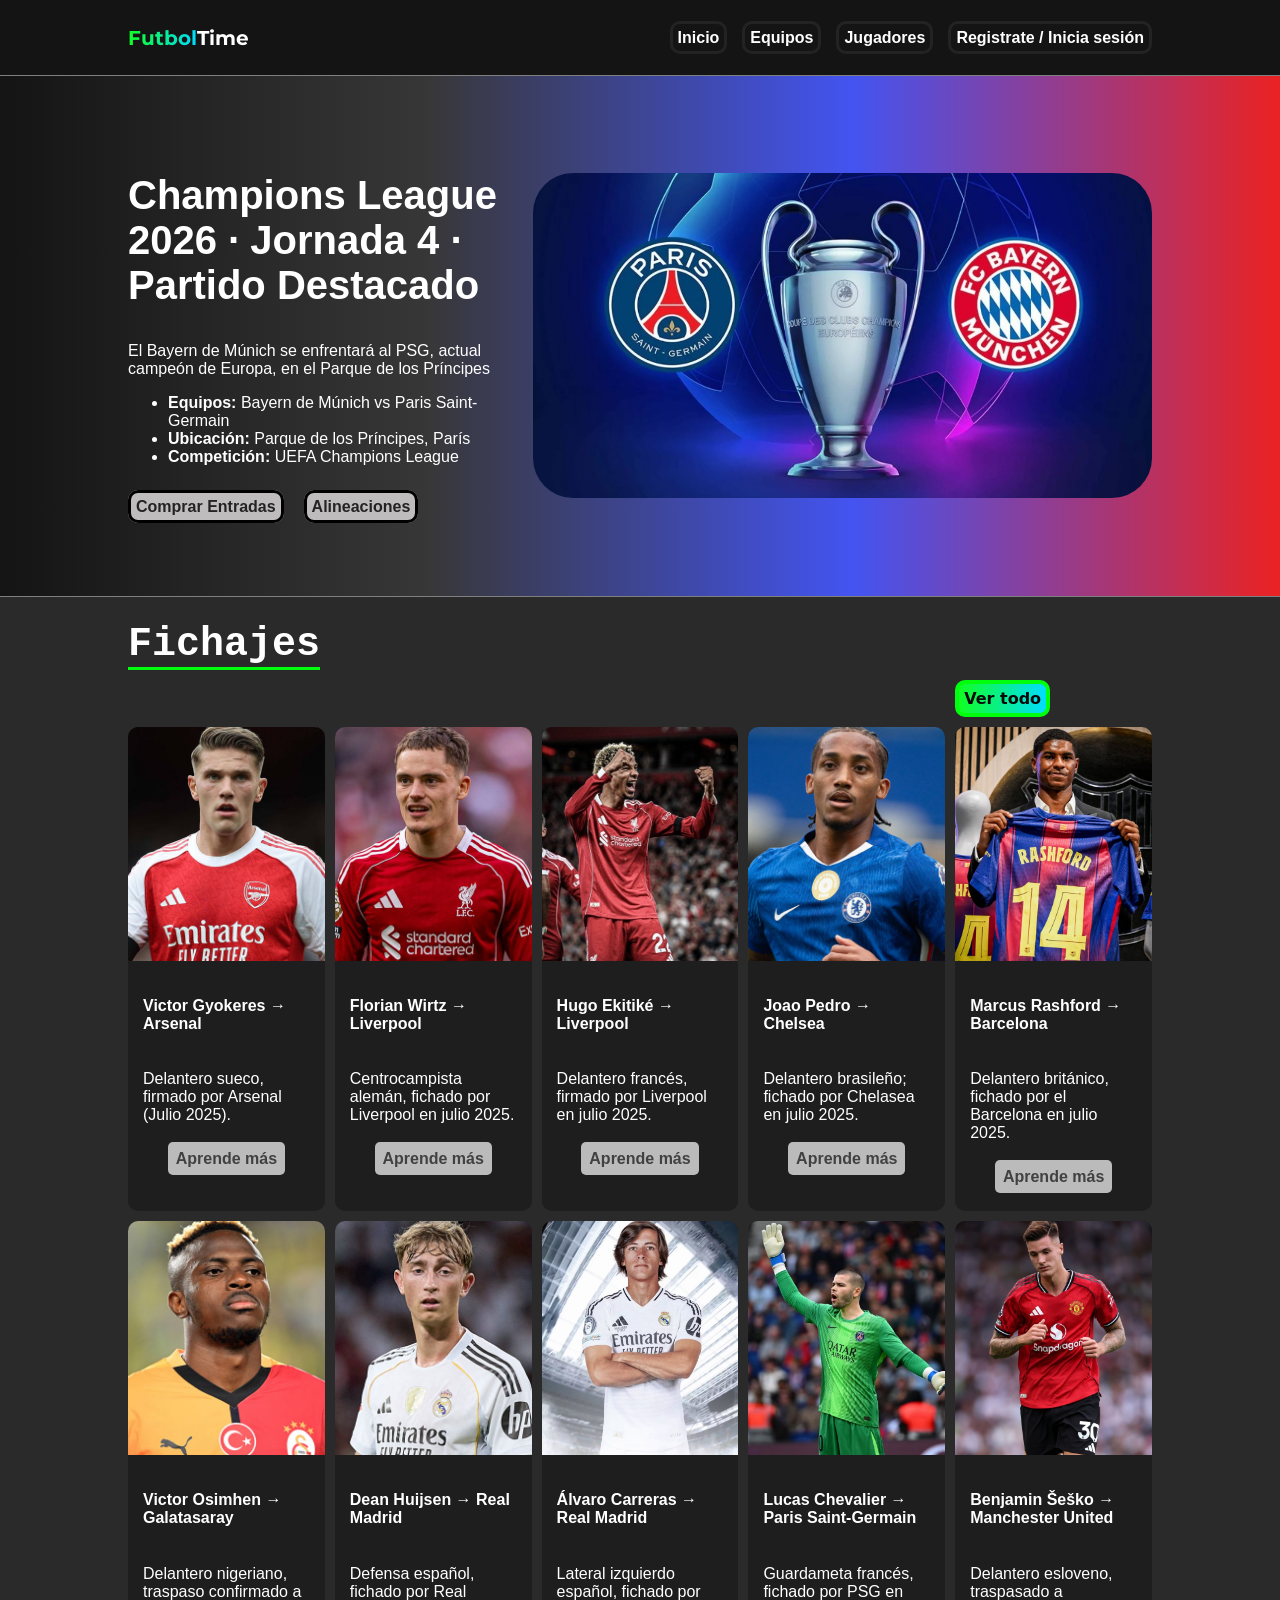
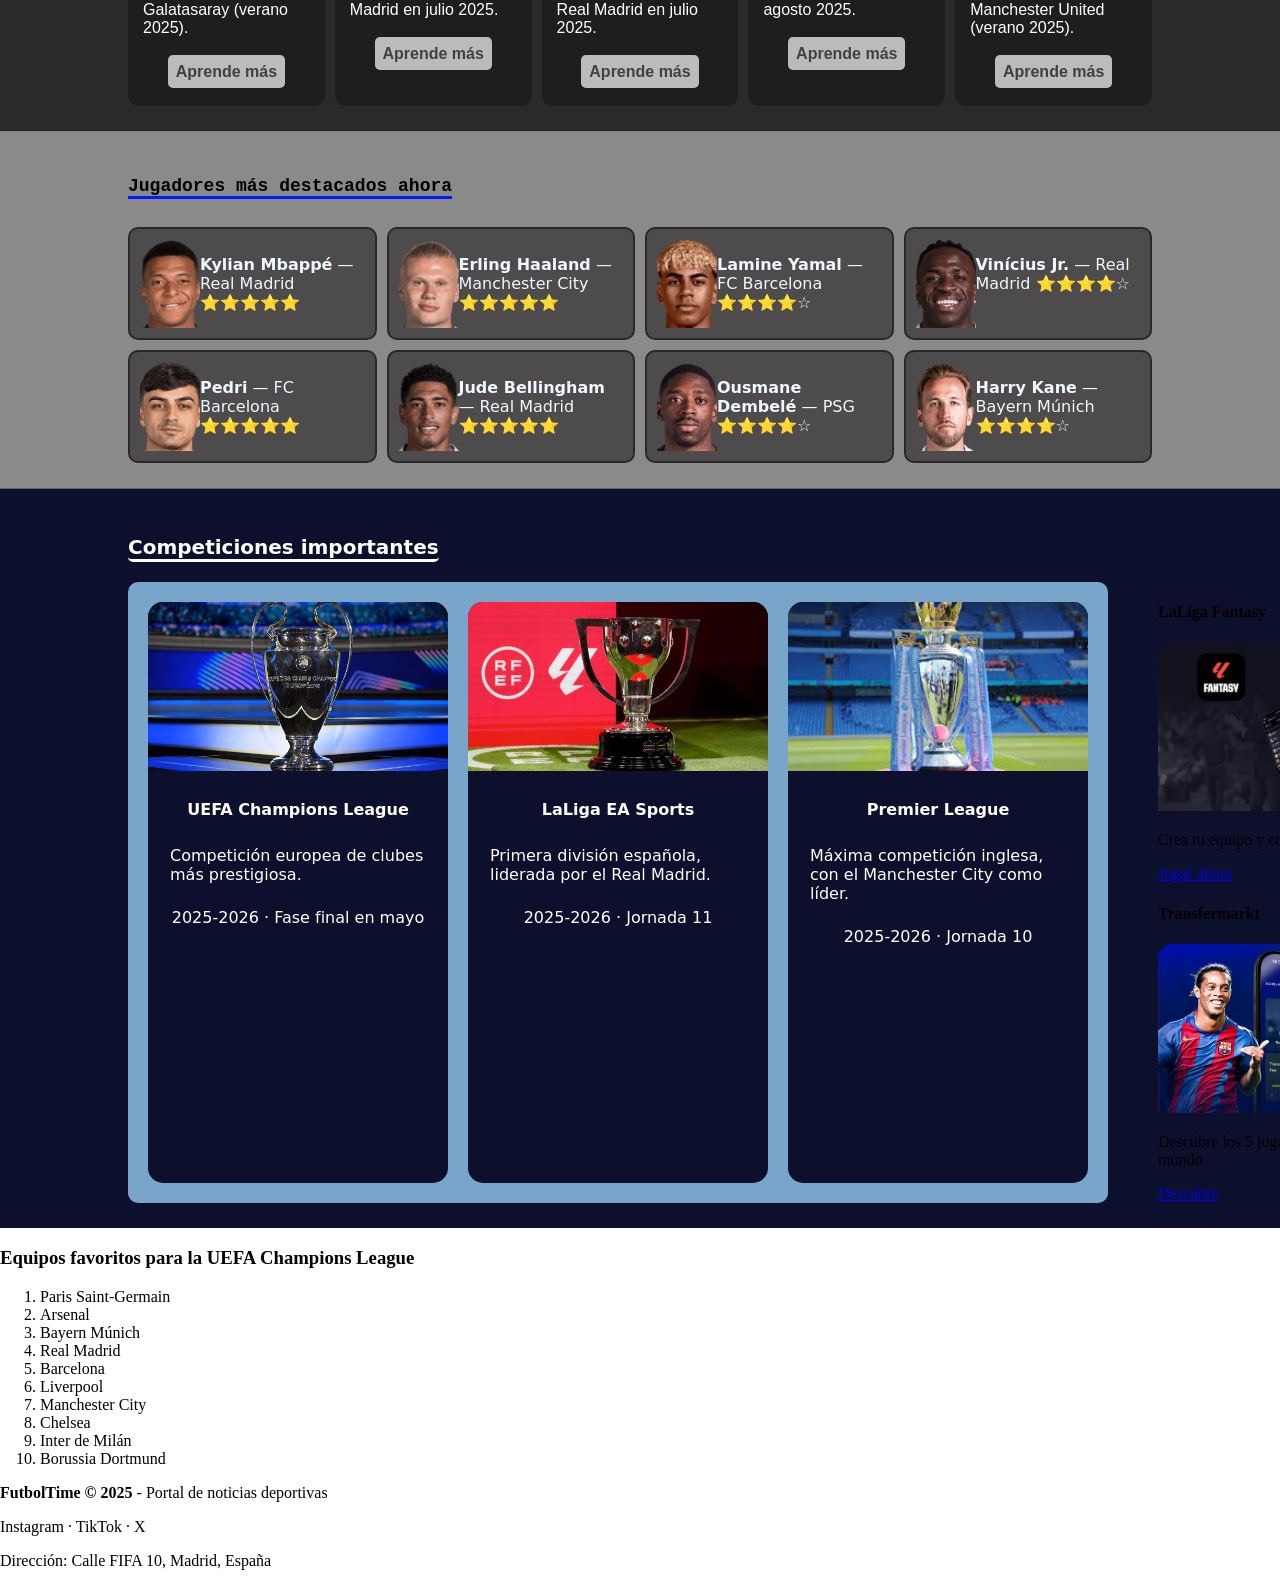
==== commit 256c1f94: "aside" ====
--- a/index.html
+++ b/index.html
@@ -26,233 +26,250 @@
     </nav>
   </header>
 
-  <!-- PARTIDO PROTAGONISTA -->
-  <section class="partido">
-    <div class="info_partido">
-      <h2>Champions League 2026 · Jornada 4 · Partido Destacado</h2>
-      <p>El Bayern de Múnich se enfrentará al PSG, actual campeón de Europa, en el Parque de los Príncipes</p>
-      <ul>
-        <li><strong>Equipos:</strong> Bayern de Múnich vs Paris Saint-Germain</li>
-        <li><strong>Ubicación:</strong> Parque de los Príncipes, París</li>
-        <li><strong>Competición:</strong> UEFA Champions League</li>
-      </ul>
-      <div class="links_partido">
-        <p><a href="#">Comprar Entradas</a></p>
-        <p><a href="#">Alineaciones</a> </p>
+  <main>
+
+    <!-- PARTIDO PROTAGONISTA -->
+    <section class="partido">
+      <div class="info_partido">
+        <h2>Champions League 2026 · Jornada 4 · Partido Destacado</h2>
+        <p>El Bayern de Múnich se enfrentará al PSG, actual campeón de Europa, en el Parque de los Príncipes</p>
+        <ul>
+          <li><strong>Equipos:</strong> Bayern de Múnich vs Paris Saint-Germain</li>
+          <li><strong>Ubicación:</strong> Parque de los Príncipes, París</li>
+          <li><strong>Competición:</strong> UEFA Champions League</li>
+        </ul>
+        <div class="links_partido">
+          <p><a href="#">Comprar Entradas</a></p>
+          <p><a href="#">Alineaciones</a> </p>
+        </div>
       </div>
-    </div>
-    <img src="/img/psg_bayern.jpg" alt="Champions League 2026 Jornada 4" width="550">
-  </section>
-
-  <!-- ÚLTIMOS FICHAJES DESTACADOS -->
-
-  <section class="Fichajes">
-
-    <h3>Fichajes</h3>
-
-    <a href="equipos.html" class="ver-todo">Ver todo</a>
-
-    <article>
-      <img src="/img/gyokeres.jpg" alt="Gyokeres Arsenal" width="120">
-      <div class="card-content">
-        <h4>Victor Gyokeres → Arsenal</h4>
-        <p>Delantero sueco, firmado por Arsenal (Julio 2025).</p>
-        <p><a href="equipos.html">Aprende más</a></p>
+      <img src="/img/psg_bayern.jpg" alt="Champions League 2026 Jornada 4" width="550">
+    </section>
+
+    <!-- ÚLTIMOS FICHAJES DESTACADOS -->
+
+    <section class="Fichajes">
+
+      <h3>Fichajes</h3>
+
+      <a href="equipos.html" class="ver-todo">Ver todo</a>
+
+      <article>
+        <img src="/img/gyokeres.jpg" alt="Gyokeres Arsenal" width="120">
+        <div class="card-content">
+          <h4>Victor Gyokeres → Arsenal</h4>
+          <p>Delantero sueco, firmado por Arsenal (Julio 2025).</p>
+          <p><a href="equipos.html">Aprende más</a></p>
+        </div>
+      </article>
+
+      <article>
+        <img src="/img/florian.jpg" alt="Wirtz Liverpool" width="120">
+        <div class="card-content">
+          <h4>Florian Wirtz → Liverpool</h4>
+          <p>Centrocampista alemán, fichado por Liverpool en julio 2025.</p>
+          <p><a href="equipos.html">Aprende más</a></p>
+        </div>
+      </article>
+
+      <article>
+        <img src="/img/hugo.jpg" alt="Ekitiké Liverpool" width="120">
+        <div class="card-content">
+          <h4>Hugo Ekitiké → Liverpool</h4>
+          <p>Delantero francés, firmado por Liverpool en julio 2025.</p>
+          <p><a href="equipos.html">Aprende más</a></p>
+        </div>
+      </article>
+
+      <article>
+        <img src="/img/joao.jpg" alt="Joao Chelsea" width="120">
+        <div class="card-content">
+          <h4>Joao Pedro → Chelsea</h4>
+          <p>Delantero brasileño; fichado por Chelasea en julio 2025.</p>
+          <p><a href="equipos.html">Aprende más</a></p>
+        </div>
+      </article>
+
+      <article>
+        <img src="/img/rashford.jpg" alt="Rashford Barcelona" width="120">
+        <div class="card-content">
+          <h4>Marcus Rashford → Barcelona</h4>
+          <p>Delantero británico, fichado por el Barcelona en julio 2025.</p>
+          <p><a href="equipos.html">Aprende más</a></p>
+        </div>
+      </article>
+
+      <article>
+        <img src="/img/osimhen.jpg" alt="Victor Osimhen Galatasaray" width="120">
+        <div class="card-content">
+          <h4>Victor Osimhen → Galatasaray</h4>
+          <p>Delantero nigeriano, traspaso confirmado a Galatasaray (verano 2025).</p>
+          <p><a href="equipos.html">Aprende más</a></p>
+        </div>
+      </article>
+
+      <article>
+        <img src="/img/huijsen.jpg" alt="Huijsen Madrid" width="120">
+        <div class="card-content">
+          <h4>Dean Huijsen → Real Madrid</h4>
+          <p>Defensa español, fichado por Real Madrid en julio 2025.</p>
+          <p><a href="equipos.html">Aprende más</a></p>
+        </div>
+      </article>
+
+      <article>
+        <img src="img/carreras.png" alt="Carreras Madrid" width="120">
+        <div class="card-content">
+          <h4>Álvaro Carreras → Real Madrid</h4>
+          <p>Lateral izquierdo español, fichado por Real Madrid en julio 2025.</p>
+          <p><a href="equipos.html">Aprende más</a></p>
+        </div>
+      </article>
+
+      <article>
+        <img src="img/chevalier.jpeg" alt="Chevalier PSG" width="150">
+        <div class="card-content">
+          <h4>Lucas Chevalier → Paris Saint-Germain</h4>
+          <p>Guardameta francés, fichado por PSG en agosto 2025.</p>
+          <p><a href="equipos.html">Aprende más</a></p>
+        </div>
+      </article>
+
+      <article>
+
+        <img src="img/sesko.jpg" alt="Sesko Manchester United" width="120">
+        <div class="card-content">
+          <h4>Benjamin Šeško → Manchester United</h4>
+          <p>Delantero esloveno, traspasado a Manchester United (verano 2025).</p>
+          <p><a href="equipos.html">Aprende más</a></p>
+        </div>
+      </article>
+
+
+    </section>
+
+
+    <!-- JUGADORES DESTACADOS -->
+
+    <section class="jugadoresDestacados">
+      <h3>Jugadores más destacados ahora</h3>
+      <article class="jugador">
+        <img src="/img/mbappe.png" alt="mbappe">
+        <div class="infoJugador">
+          <p><strong>Kylian Mbappé</strong> — Real Madrid ⭐⭐⭐⭐⭐</p>
+        </div>
+      </article>
+      <article class="jugador">
+        <img src="/img/haaland.png" alt="haaland">
+        <div class="infoJugador">
+          <p><strong>Erling Haaland</strong> — Manchester City ⭐⭐⭐⭐⭐</p>
+        </div>
+      </article>
+      <article class="jugador">
+        <img src="/img/lamine.png" alt="lamine">
+        <div class="infoJugador">
+          <p><strong>Lamine Yamal</strong> — FC Barcelona ⭐⭐⭐⭐☆</p>
+        </div>
+      </article>
+      <article class="jugador">
+        <img src="/img/vini.png" alt="vinicius">
+        <div class="infoJugador">
+          <p><strong>Vinícius Jr.</strong> — Real Madrid ⭐⭐⭐⭐☆</p>
+        </div>
+      </article>
+      <article class="jugador">
+        <img src="/img/pedri.png" alt="pedri">
+        <div class="infoJugador">
+          <p><strong>Pedri</strong> — FC Barcelona ⭐⭐⭐⭐⭐</p>
+        </div>
+      </article>
+      <article class="jugador">
+        <img src="/img/belligol.png" alt="bellingham">
+        <div class="infoJugador">
+          <p><strong>Jude Bellingham</strong> — Real Madrid ⭐⭐⭐⭐⭐</p>
+        </div>
+      </article>
+      <article class="jugador">
+        <img src="/img/dembele.png" alt="dembele">
+        <div class="infoJugador">
+          <p><strong>Ousmane Dembelé</strong> — PSG ⭐⭐⭐⭐☆</p>
+        </div>
+      </article>
+      <article class="jugador">
+        <img src="/img/kane.png" alt="kane">
+        <div class="infoJugador">
+          <p><strong>Harry Kane</strong> — Bayern Múnich ⭐⭐⭐⭐☆</p>
+        </div>
+      </article>
+    </section>
+
+    <!-- COMPETICIONES -->
+    <section class="competiciones">
+      <h3>Competiciones importantes</h3>
+      <div class="competiciones_aside">
+        <div class="contenedor_competiciones">
+          <article class="competicion">
+            <img src="/img/ucl.jpg" alt="Champions League" width="300">
+            <div class="infoCompeticion">
+              <h4>UEFA Champions League</h4>
+              <p>Competición europea de clubes más prestigiosa.</p>
+              <p>2025-2026 · Fase final en mayo</p>
+            </div>
+          </article>
+          <article class="competicion">
+            <img src="/img/laliga.jpg" alt="LaLiga EA Sports" width="300">
+            <div class="infoCompeticion">
+              <h4>LaLiga EA Sports</h4>
+              <p>Primera división española, liderada por el Real Madrid.</p>
+              <p>2025-2026 · Jornada 11</p>
+            </div>
+          </article>
+          <article class="competicion">
+            <img src="/img/premier.jpeg" alt="premier" width="300">
+            <div class="infoCompeticion">
+              <h4>Premier League</h4>
+              <p>Máxima competición inglesa, con el Manchester City como líder.</p>
+              <p>2025-2026 · Jornada 10</p>
+            </div>
+          </article>
+        </div>
+
+
+        <!-- ASIDE (PROMOS) -->
+        <aside>
+          <div class="promocion">
+            <h4>LaLiga Fantasy</h4>
+            <img src="/img/fantasy.jpeg" alt="fantasy" width="150">
+            <p>Crea tu equipo y compite con amigos.</p>
+            <a href="#">Jugar ahora</a>
+          </div>
+          <div class="promocion">
+            <h4>Transfermarkt</h4>
+            <img src="/img/transfermarkt.jpg" alt="transfermarkt" width="150">
+            <p>Descubre los 5 jugadores mas valiosos del mundo</p>
+            <a href="https://www.transfermarkt.es/">Descubre</a>
+          </div>
+        </aside>
       </div>
-    </article>
-
-    <article>
-      <img src="/img/florian.jpg" alt="Wirtz Liverpool" width="120">
-      <div class="card-content">
-        <h4>Florian Wirtz → Liverpool</h4>
-        <p>Centrocampista alemán, fichado por Liverpool en julio 2025.</p>
-        <p><a href="equipos.html">Aprende más</a></p>
-      </div>
-    </article>
-
-    <article>
-      <img src="/img/hugo.jpg" alt="Ekitiké Liverpool" width="120">
-      <div class="card-content">
-        <h4>Hugo Ekitiké → Liverpool</h4>
-        <p>Delantero francés, firmado por Liverpool en julio 2025.</p>
-        <p><a href="equipos.html">Aprende más</a></p>
-      </div>
-    </article>
-
-    <article>
-      <img src="/img/joao.jpg" alt="Joao Chelsea" width="120">
-      <div class="card-content">
-        <h4>Joao Pedro → Chelsea</h4>
-        <p>Delantero brasileño; fichado por Chelasea en julio 2025.</p>
-        <p><a href="equipos.html">Aprende más</a></p>
-      </div>
-    </article>
-
-    <article>
-      <img src="/img/rashford.jpg" alt="Rashford Barcelona" width="120">
-      <div class="card-content">
-        <h4>Marcus Rashford → Barcelona</h4>
-        <p>Delantero británico, fichado por el Barcelona en julio 2025.</p>
-        <p><a href="equipos.html">Aprende más</a></p>
-      </div>
-    </article>
-
-    <article>
-      <img src="/img/osimhen.jpg" alt="Victor Osimhen Galatasaray" width="120">
-      <div class="card-content">
-        <h4>Victor Osimhen → Galatasaray</h4>
-        <p>Delantero nigeriano, traspaso confirmado a Galatasaray (verano 2025).</p>
-        <p><a href="equipos.html">Aprende más</a></p>
-      </div>
-    </article>
-
-    <article>
-      <img src="/img/huijsen.jpg" alt="Huijsen Madrid" width="120">
-      <div class="card-content">
-        <h4>Dean Huijsen → Real Madrid</h4>
-        <p>Defensa español, fichado por Real Madrid en julio 2025.</p>
-        <p><a href="equipos.html">Aprende más</a></p>
-      </div>
-    </article>
-
-    <article>
-      <img src="img/carreras.png" alt="Carreras Madrid" width="120">
-      <div class="card-content">
-        <h4>Álvaro Carreras → Real Madrid</h4>
-        <p>Lateral izquierdo español, fichado por Real Madrid en julio 2025.</p>
-        <p><a href="equipos.html">Aprende más</a></p>
-      </div>
-    </article>
-
-    <article>
-      <img src="img/chevalier.jpeg" alt="Chevalier PSG" width="150">
-      <div class="card-content">
-        <h4>Lucas Chevalier → Paris Saint-Germain</h4>
-        <p>Guardameta francés, fichado por PSG en agosto 2025.</p>
-        <p><a href="equipos.html">Aprende más</a></p>
-      </div>
-    </article>
-
-    <article>
-
-      <img src="img/sesko.jpg" alt="Sesko Manchester United" width="120">
-      <div class="card-content">
-        <h4>Benjamin Šeško → Manchester United</h4>
-        <p>Delantero esloveno, traspasado a Manchester United (verano 2025).</p>
-        <p><a href="equipos.html">Aprende más</a></p>
-      </div>
-    </article>
-
-
-  </section>
-
-
-  <!-- JUGADORES DESTACADOS -->
-
-  <section class="jugadoresDestacados">
-    <h3>Jugadores más destacados ahora</h3>
-    <article class="jugador">
-      <img src="/img/mbappe.png" alt="mbappe">
-      <div class="infoJugador">
-        <strong>Kylian Mbappé</strong> — Real Madrid ⭐⭐⭐⭐⭐
-      </div>
-    </article>
-    <article class="jugador">
-      <img src="/img/haaland.png" alt="haaland">
-      <div class="infoJugador">
-        <strong>Erling Haaland</strong> — Manchester City ⭐⭐⭐⭐⭐
-      </div>
-    </article>
-    <article class="jugador">
-      <img src="/img/lamine.png" alt="lamine">
-      <div class="infoJugador">
-        <strong>Lamine Yamal</strong> — FC Barcelona ⭐⭐⭐⭐☆
-      </div>
-    </article>
-    <article class="jugador">
-      <img src="/img/vini.png" alt="vinicius">
-      <div class="infoJugador">
-        <strong>Vinícius Jr.</strong> — Real Madrid ⭐⭐⭐⭐☆
-      </div>
-    </article>
-    <article class="jugador">
-      <img src="/img/pedri.png" alt="pedri">
-      <div class="infoJugador">
-        <strong>Pedri</strong> — FC Barcelona ⭐⭐⭐⭐⭐
-      </div>
-    </article>
-    <article class="jugador">
-      <img src="/img/belligol.png" alt="bellingham">
-      <div class="infoJugador">
-        <strong>Jude Bellingham</strong> — Real Madrid ⭐⭐⭐⭐⭐
-      </div>
-    </article>
-    <article class="jugador">
-      <img src="/img/dembele.png" alt="dembele">
-      <div class="infoJugador">
-        <strong>Ousmane Dembelé</strong> — PSG ⭐⭐⭐⭐☆
-      </div>
-    </article>
-    <article class="jugador">
-      <img src="/img/kane.png" alt="kane">
-      <div class="infoJugador">
-        <strong>Harry Kane</strong> — Bayern Múnich ⭐⭐⭐⭐☆
-      </div>
-    </article>
-  </section>
-
-  <!-- COMPETICIONES -->
-  <section class="competiciones">
-    <h3>Competiciones importantes</h3>
-    <article>
-      <img src="/img/ucl.jpg" alt="Champions League" width="300">
-      <h4>UEFA Champions League</h4>
-      <p>Competición europea de clubes más prestigiosa.</p>
-      <p>2025-2026 · Fase final en mayo</p>
-    </article>
-    <article>
-      <img src="/img/laliga.jpg" alt="LaLiga EA Sports" width="300">
-      <h4>LaLiga EA Sports</h4>
-      <p>Primera división española, liderada por el Real Madrid.</p>
-      <p>2025-2026 · Jornada 11</p>
-    </article>
-    <article>
-      <img src="/img/premier.jpeg" alt="premier" width="300">
-      <h4>Premier League</h4>
-      <p>Máxima competición inglesa, con el Manchester City como líder.</p>
-      <p>2025-2026 · Jornada 10</p>
-    </article>
-
-    <!-- ASIDE (PROMOS) -->
-    <aside>
-      <h4>LaLiga Fantasy</h4>
-      <img src="/img/fantasy.jpeg" alt="fantasy" width="150">
-      <p>Crea tu equipo y compite con amigos.</p>
-      <a href="#">Jugar ahora</a>
-
-      <h4>Transfermarkt</h4>
-      <img src="/img/transfermarkt.jpg" alt="transfermarkt" width="150">
-      <p>Mira los 5 jugadores mas valiosos del mundo</p>
-      <a href="#">Descubre</a>
-    </aside>
-  </section>
-
-  <!-- TOP 10 EQUIPOS PARA LA CHAMPIONS LEAGUE -->
-  <section>
-    <h3>Equipos favoritos para la UEFA Champions League</h3>
-    <ol>
-      <li>Paris Saint-Germain</li>
-      <li>Arsenal</li>
-      <li>Bayern Múnich</li>
-      <li>Real Madrid</li>
-      <li>Barcelona</li>
-      <li>Liverpool</li>
-      <li>Manchester City</li>
-      <li>Chelsea</li>
-      <li>Inter de Milán</li>
-      <li>Borussia Dortmund</li>
-    </ol>
-  </section>
+    </section>
+
+    <!-- TOP 10 EQUIPOS PARA LA CHAMPIONS LEAGUE -->
+    <section>
+      <h3>Equipos favoritos para la UEFA Champions League</h3>
+      <ol>
+        <li>Paris Saint-Germain</li>
+        <li>Arsenal</li>
+        <li>Bayern Múnich</li>
+        <li>Real Madrid</li>
+        <li>Barcelona</li>
+        <li>Liverpool</li>
+        <li>Manchester City</li>
+        <li>Chelsea</li>
+        <li>Inter de Milán</li>
+        <li>Borussia Dortmund</li>
+      </ol>
+    </section>
+  </main>
 
   <!-- FOOTER -->
   <footer>
--- a/inicio.css
+++ b/inicio.css
@@ -155,13 +155,13 @@
 /* JUGADORES DESTACADOS */
 
 .jugadoresDestacados {
-    background-color: rgb(218, 216, 216);
+    background-color: rgb(138, 138, 138);
     margin: 0;
     padding: 2% 10%;
     display: grid;
     grid-template-columns: repeat(4, 1fr);
     gap: 10px;
-    border-bottom: 1px solid grey
+    border-bottom: 1px solid rgb(99, 98, 98)
 }
 
 .jugadoresDestacados h3{
@@ -199,10 +199,75 @@
     object-fit: cover;
 }
 
-/* FICHAJES DESTACADOS */
-
-
-
-
-
-
+/* COMPETICIONES IMPORTANTES */
+
+.competiciones{
+    padding: 2% 10%;
+    background-color: rgb(13, 16, 44);
+}
+.competiciones_aside{
+    display: grid;
+    grid-template-columns: repeat(2, 1fr);
+    gap: 50px;
+}
+
+
+.competiciones h3{
+    color: white;
+    font-family: system-ui, -apple-system, BlinkMacSystemFont, 'Segoe UI', Roboto, Oxygen, Ubuntu, Cantarell, 'Open Sans', 'Helvetica Neue', sans-serif;
+    font-weight: bolder;
+    font-size: 20px;
+    width: fit-content;
+    border-bottom: 3px solid white;
+    border-radius: 5px;
+    grid-template-columns: 1/-1;    
+}
+
+.contenedor_competiciones{
+    background-color: rgb(122, 165, 202);
+    padding: 20px;
+    border-radius: 10px;
+    display: inline-flex;
+    gap: 20px;
+}
+
+.competicion {
+    font-family: system-ui, -apple-system, BlinkMacSystemFont, 'Segoe UI', Roboto, Oxygen, Ubuntu, Cantarell, 'Open Sans', 'Helvetica Neue', sans-serif;
+    width: fit-content;
+    color: white;
+    background-color: rgb(13, 16, 44);
+    border-radius: 15px;
+
+}
+
+.competicion img{
+    width: 300px; 
+    aspect-ratio: 16 / 9;
+    object-fit: cover; 
+    border-radius: 15px 15px 0 0; 
+}
+
+.infoCompeticion{
+    padding: 10px;
+    display: flex;
+    flex-direction: column;
+    align-items: center;
+    gap: 0px;
+    justify-content: space-around;
+}
+
+.infoCompeticion p{
+    margin: 12px;
+    padding: 0;
+}
+.infoCompeticion h4{
+    margin: 15px;
+    padding: 0;
+}
+
+aside img{
+    width: 300px; 
+    aspect-ratio: 16 / 9;
+    object-fit: cover; 
+    border-radius: 15px 15px 0 0; 
+}
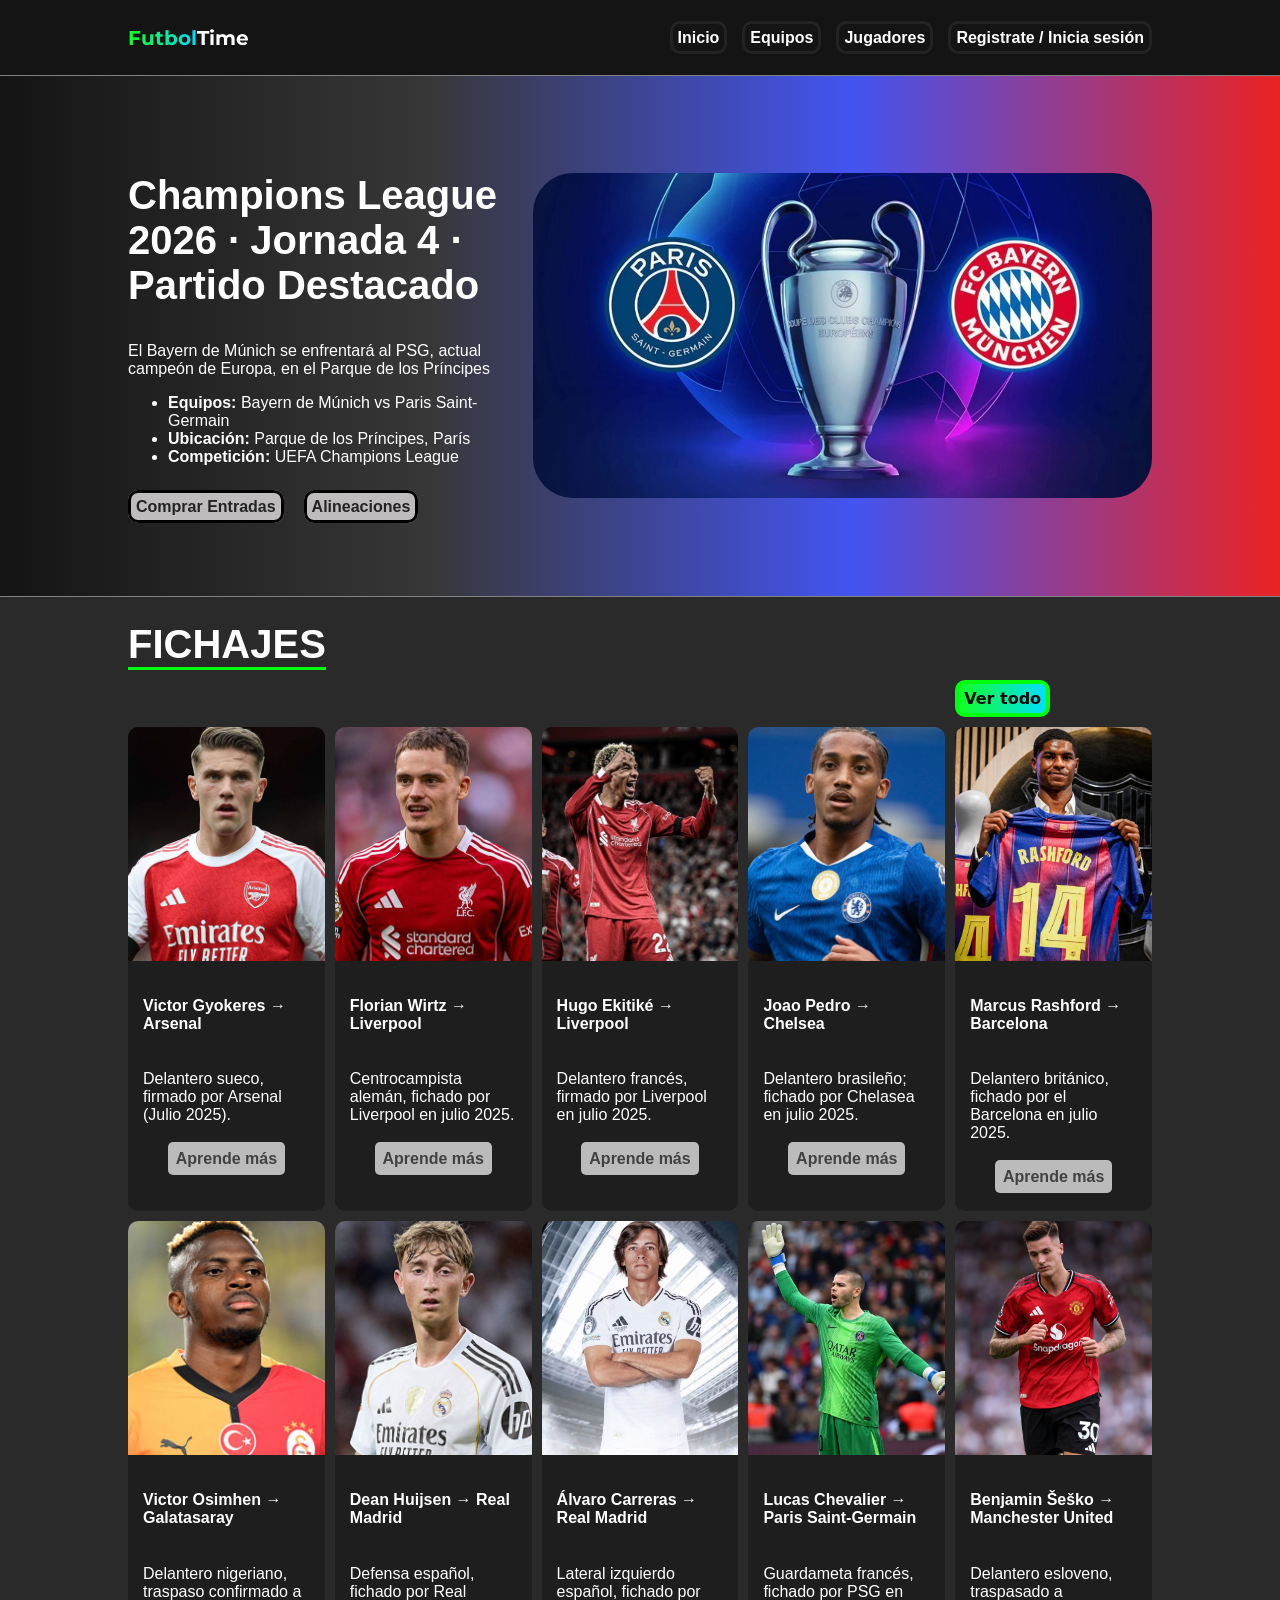
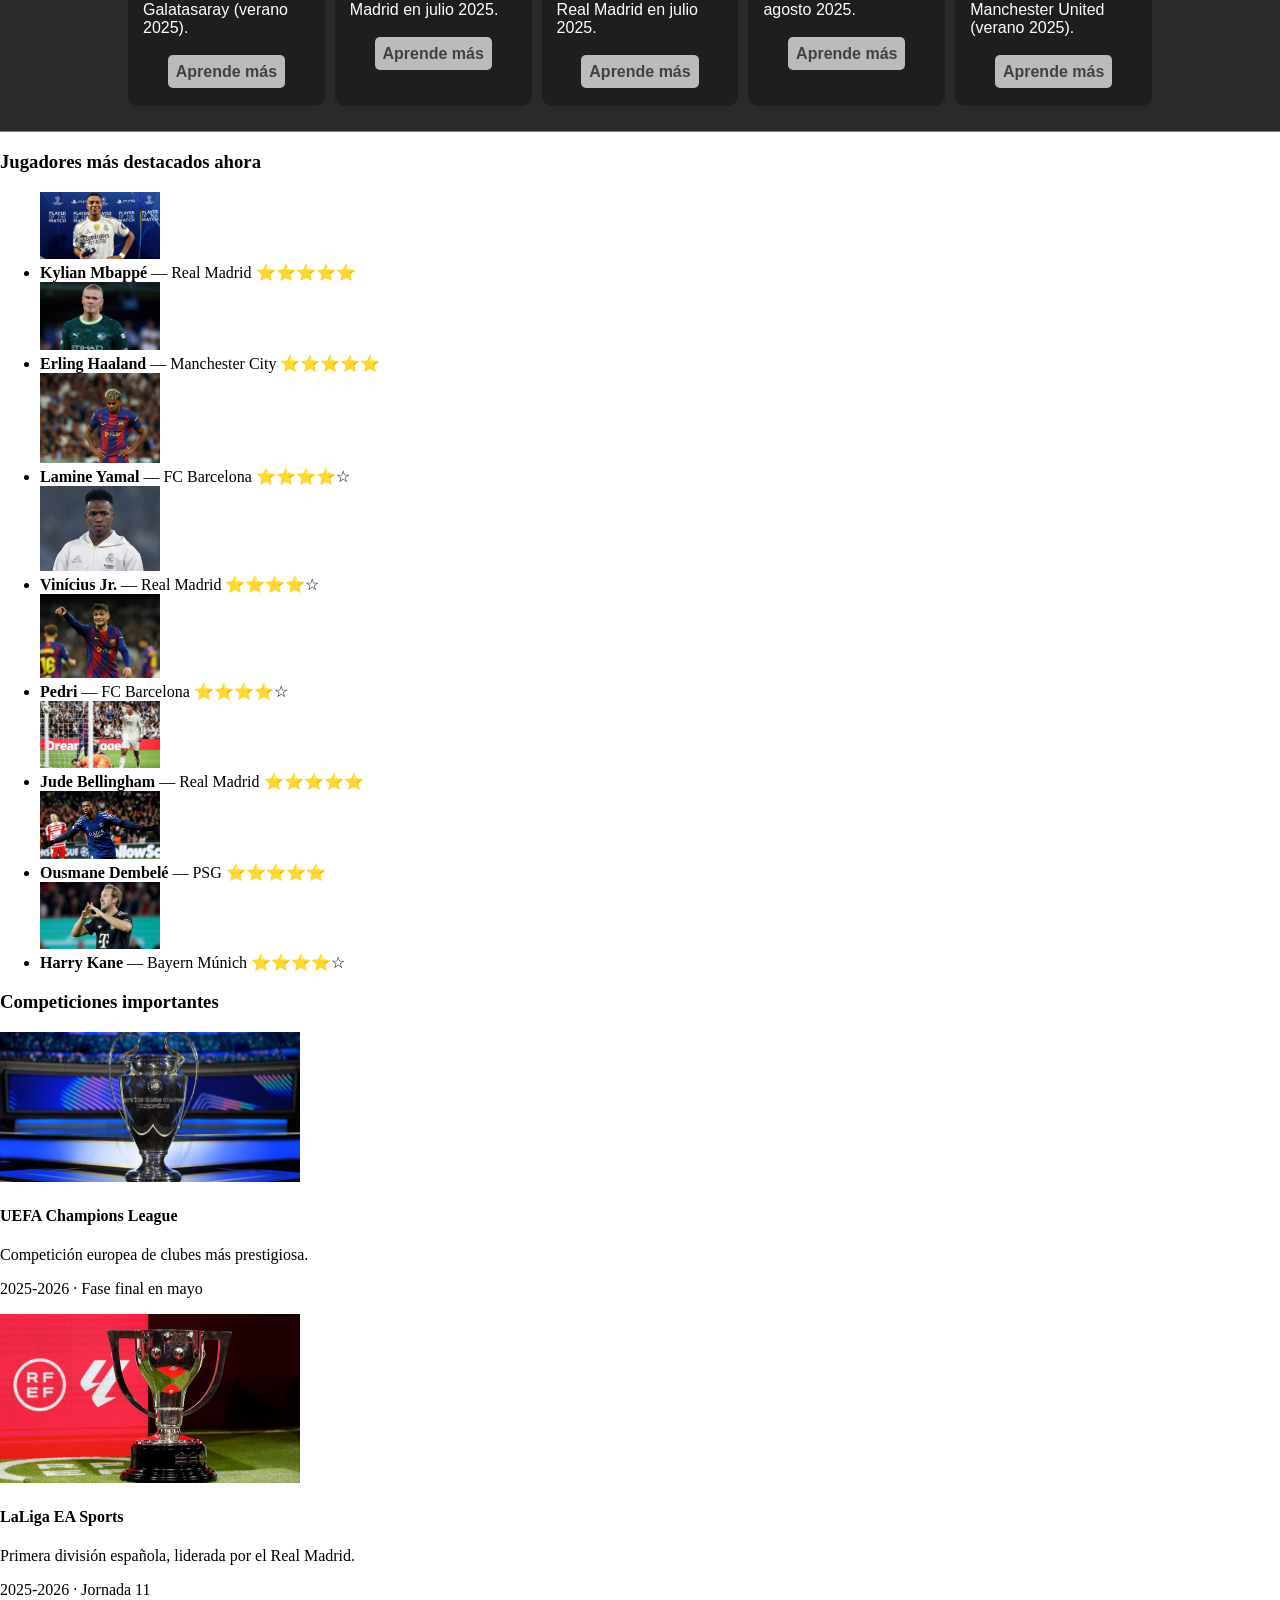
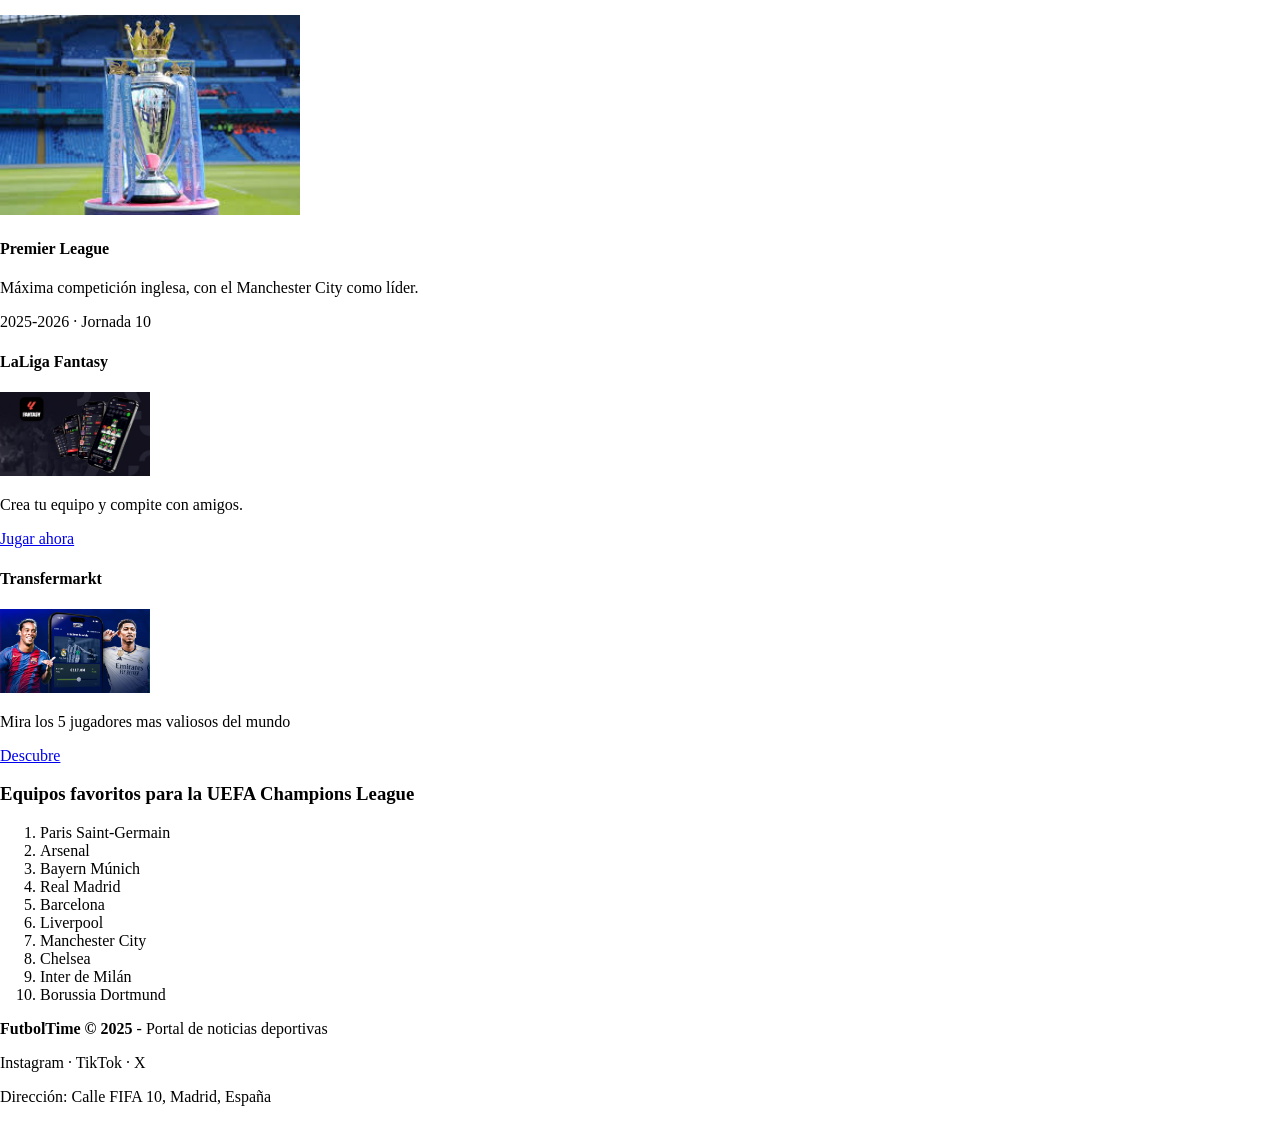
==== commit 5872982b: "qdwqdw" ====
--- a/index.html
+++ b/index.html
@@ -26,250 +26,203 @@
     </nav>
   </header>
 
-  <main>
-
-    <!-- PARTIDO PROTAGONISTA -->
-    <section class="partido">
-      <div class="info_partido">
-        <h2>Champions League 2026 · Jornada 4 · Partido Destacado</h2>
-        <p>El Bayern de Múnich se enfrentará al PSG, actual campeón de Europa, en el Parque de los Príncipes</p>
-        <ul>
-          <li><strong>Equipos:</strong> Bayern de Múnich vs Paris Saint-Germain</li>
-          <li><strong>Ubicación:</strong> Parque de los Príncipes, París</li>
-          <li><strong>Competición:</strong> UEFA Champions League</li>
-        </ul>
-        <div class="links_partido">
-          <p><a href="#">Comprar Entradas</a></p>
-          <p><a href="#">Alineaciones</a> </p>
-        </div>
+  <!-- PARTIDO PROTAGONISTA -->
+  <section class="partido">
+    <div class="info_partido">
+      <h2>Champions League 2026 · Jornada 4 · Partido Destacado</h2>
+      <p>El Bayern de Múnich se enfrentará al PSG, actual campeón de Europa, en el Parque de los Príncipes</p>
+      <ul>
+        <li><strong>Equipos:</strong> Bayern de Múnich vs Paris Saint-Germain</li>
+        <li><strong>Ubicación:</strong> Parque de los Príncipes, París</li>
+        <li><strong>Competición:</strong> UEFA Champions League</li>
+      </ul>
+      <div class="links_partido">
+        <p><a href="#">Comprar Entradas</a></p>
+        <p><a href="#">Alineaciones</a> </p>
       </div>
-      <img src="/img/psg_bayern.jpg" alt="Champions League 2026 Jornada 4" width="550">
+    </div>
+    <img src="/img/psg_bayern.jpg" alt="Champions League 2026 Jornada 4" width="550">
+  </section>
+
+  <!-- ÚLTIMOS FICHAJES DESTACADOS -->
+
+    <section class="Fichajes">
+
+      <h3>FICHAJES</h3>
+
+      <a href="equipos.html" class="ver-todo">Ver todo</a>
+      
+      <article>
+        <img src="/img/gyokeres.jpg" alt="Gyokeres Arsenal" width="120">
+        <div class="card-content">
+        <h4>Victor Gyokeres → Arsenal</h4>
+        <p>Delantero sueco, firmado por Arsenal (Julio 2025).</p>
+        <p><a href="equipos.html">Aprende más</a></p>
+        </div>
+      </article>
+
+      <article>
+        <img src="/img/florian.jpg" alt="Wirtz Liverpool" width="120">
+        <div class="card-content">
+        <h4>Florian Wirtz → Liverpool</h4>
+        <p>Centrocampista alemán, fichado por Liverpool en julio 2025.</p>
+        <p><a href="equipos.html">Aprende más</a></p>
+        </div>
+      </article>
+
+      <article>
+        <img src="/img/hugo.jpg" alt="Ekitiké Liverpool" width="120">
+        <div class="card-content">
+        <h4>Hugo Ekitiké → Liverpool</h4>
+        <p>Delantero francés, firmado por Liverpool en julio 2025.</p>
+        <p><a href="equipos.html">Aprende más</a></p>
+        </div>
+      </article>
+
+      <article>
+        <img src="/img/joao.jpg" alt="Joao Chelsea" width="120">
+        <div class="card-content">
+        <h4>Joao Pedro → Chelsea</h4>
+        <p>Delantero brasileño; fichado por Chelasea en julio 2025.</p>
+        <p><a href="equipos.html">Aprende más</a></p>
+        </div>
+      </article>
+
+      <article>
+        <img src="/img/rashford.jpg" alt="Rashford Barcelona" width="120">
+        <div class="card-content">
+        <h4>Marcus Rashford → Barcelona</h4>
+        <p>Delantero británico, fichado por el Barcelona en julio 2025.</p>
+        <p><a href="equipos.html">Aprende más</a></p>
+        </div>
+      </article>
+
+      <article>
+        <img src="/img/osimhen.jpg" alt="Victor Osimhen Galatasaray" width="120">
+        <div class="card-content">
+        <h4>Victor Osimhen → Galatasaray</h4>
+        <p>Delantero nigeriano, traspaso confirmado a Galatasaray (verano 2025).</p>
+        <p><a href="equipos.html">Aprende más</a></p>
+        </div>
+      </article>
+
+      <article>
+        <img src="/img/huijsen.jpg" alt="Huijsen Madrid" width="120">
+        <div class="card-content">
+        <h4>Dean Huijsen → Real Madrid</h4>
+        <p>Defensa español, fichado por Real Madrid en julio 2025.</p>
+        <p><a href="equipos.html">Aprende más</a></p>
+        </div>
+      </article>
+
+      <article>
+        <img src="img/carreras.png" alt="Carreras Madrid" width="120">
+        <div class="card-content">
+        <h4>Álvaro Carreras → Real Madrid</h4>
+        <p>Lateral izquierdo español, fichado por Real Madrid en julio 2025.</p>
+        <p><a href="equipos.html">Aprende más</a></p>
+        </div>
+      </article>
+
+      <article>
+        <img src="img/chevalier.jpeg" alt="Chevalier PSG" width="150">
+        <div class="card-content">
+        <h4>Lucas Chevalier → Paris Saint-Germain</h4>
+        <p>Guardameta francés, fichado por PSG en agosto 2025.</p>
+        <p><a href="equipos.html">Aprende más</a></p>
+        </div>
+      </article>
+
+      <article>
+        
+        <img src="img/sesko.jpg" alt="Sesko Manchester United" width="120">
+        <div class="card-content">
+        <h4>Benjamin Šeško → Manchester United</h4>
+        <p>Delantero esloveno, traspasado a Manchester United (verano 2025).</p>
+        <p><a href="equipos.html">Aprende más</a></p>
+        </div>
+      </article>
+
+
     </section>
 
-    <!-- ÚLTIMOS FICHAJES DESTACADOS -->
-
-    <section class="Fichajes">
-
-      <h3>Fichajes</h3>
-
-      <a href="equipos.html" class="ver-todo">Ver todo</a>
-
-      <article>
-        <img src="/img/gyokeres.jpg" alt="Gyokeres Arsenal" width="120">
-        <div class="card-content">
-          <h4>Victor Gyokeres → Arsenal</h4>
-          <p>Delantero sueco, firmado por Arsenal (Julio 2025).</p>
-          <p><a href="equipos.html">Aprende más</a></p>
-        </div>
-      </article>
-
-      <article>
-        <img src="/img/florian.jpg" alt="Wirtz Liverpool" width="120">
-        <div class="card-content">
-          <h4>Florian Wirtz → Liverpool</h4>
-          <p>Centrocampista alemán, fichado por Liverpool en julio 2025.</p>
-          <p><a href="equipos.html">Aprende más</a></p>
-        </div>
-      </article>
-
-      <article>
-        <img src="/img/hugo.jpg" alt="Ekitiké Liverpool" width="120">
-        <div class="card-content">
-          <h4>Hugo Ekitiké → Liverpool</h4>
-          <p>Delantero francés, firmado por Liverpool en julio 2025.</p>
-          <p><a href="equipos.html">Aprende más</a></p>
-        </div>
-      </article>
-
-      <article>
-        <img src="/img/joao.jpg" alt="Joao Chelsea" width="120">
-        <div class="card-content">
-          <h4>Joao Pedro → Chelsea</h4>
-          <p>Delantero brasileño; fichado por Chelasea en julio 2025.</p>
-          <p><a href="equipos.html">Aprende más</a></p>
-        </div>
-      </article>
-
-      <article>
-        <img src="/img/rashford.jpg" alt="Rashford Barcelona" width="120">
-        <div class="card-content">
-          <h4>Marcus Rashford → Barcelona</h4>
-          <p>Delantero británico, fichado por el Barcelona en julio 2025.</p>
-          <p><a href="equipos.html">Aprende más</a></p>
-        </div>
-      </article>
-
-      <article>
-        <img src="/img/osimhen.jpg" alt="Victor Osimhen Galatasaray" width="120">
-        <div class="card-content">
-          <h4>Victor Osimhen → Galatasaray</h4>
-          <p>Delantero nigeriano, traspaso confirmado a Galatasaray (verano 2025).</p>
-          <p><a href="equipos.html">Aprende más</a></p>
-        </div>
-      </article>
-
-      <article>
-        <img src="/img/huijsen.jpg" alt="Huijsen Madrid" width="120">
-        <div class="card-content">
-          <h4>Dean Huijsen → Real Madrid</h4>
-          <p>Defensa español, fichado por Real Madrid en julio 2025.</p>
-          <p><a href="equipos.html">Aprende más</a></p>
-        </div>
-      </article>
-
-      <article>
-        <img src="img/carreras.png" alt="Carreras Madrid" width="120">
-        <div class="card-content">
-          <h4>Álvaro Carreras → Real Madrid</h4>
-          <p>Lateral izquierdo español, fichado por Real Madrid en julio 2025.</p>
-          <p><a href="equipos.html">Aprende más</a></p>
-        </div>
-      </article>
-
-      <article>
-        <img src="img/chevalier.jpeg" alt="Chevalier PSG" width="150">
-        <div class="card-content">
-          <h4>Lucas Chevalier → Paris Saint-Germain</h4>
-          <p>Guardameta francés, fichado por PSG en agosto 2025.</p>
-          <p><a href="equipos.html">Aprende más</a></p>
-        </div>
-      </article>
-
-      <article>
-
-        <img src="img/sesko.jpg" alt="Sesko Manchester United" width="120">
-        <div class="card-content">
-          <h4>Benjamin Šeško → Manchester United</h4>
-          <p>Delantero esloveno, traspasado a Manchester United (verano 2025).</p>
-          <p><a href="equipos.html">Aprende más</a></p>
-        </div>
-      </article>
-
-
-    </section>
-
-
-    <!-- JUGADORES DESTACADOS -->
-
-    <section class="jugadoresDestacados">
-      <h3>Jugadores más destacados ahora</h3>
-      <article class="jugador">
-        <img src="/img/mbappe.png" alt="mbappe">
-        <div class="infoJugador">
-          <p><strong>Kylian Mbappé</strong> — Real Madrid ⭐⭐⭐⭐⭐</p>
-        </div>
-      </article>
-      <article class="jugador">
-        <img src="/img/haaland.png" alt="haaland">
-        <div class="infoJugador">
-          <p><strong>Erling Haaland</strong> — Manchester City ⭐⭐⭐⭐⭐</p>
-        </div>
-      </article>
-      <article class="jugador">
-        <img src="/img/lamine.png" alt="lamine">
-        <div class="infoJugador">
-          <p><strong>Lamine Yamal</strong> — FC Barcelona ⭐⭐⭐⭐☆</p>
-        </div>
-      </article>
-      <article class="jugador">
-        <img src="/img/vini.png" alt="vinicius">
-        <div class="infoJugador">
-          <p><strong>Vinícius Jr.</strong> — Real Madrid ⭐⭐⭐⭐☆</p>
-        </div>
-      </article>
-      <article class="jugador">
-        <img src="/img/pedri.png" alt="pedri">
-        <div class="infoJugador">
-          <p><strong>Pedri</strong> — FC Barcelona ⭐⭐⭐⭐⭐</p>
-        </div>
-      </article>
-      <article class="jugador">
-        <img src="/img/belligol.png" alt="bellingham">
-        <div class="infoJugador">
-          <p><strong>Jude Bellingham</strong> — Real Madrid ⭐⭐⭐⭐⭐</p>
-        </div>
-      </article>
-      <article class="jugador">
-        <img src="/img/dembele.png" alt="dembele">
-        <div class="infoJugador">
-          <p><strong>Ousmane Dembelé</strong> — PSG ⭐⭐⭐⭐☆</p>
-        </div>
-      </article>
-      <article class="jugador">
-        <img src="/img/kane.png" alt="kane">
-        <div class="infoJugador">
-          <p><strong>Harry Kane</strong> — Bayern Múnich ⭐⭐⭐⭐☆</p>
-        </div>
-      </article>
-    </section>
-
-    <!-- COMPETICIONES -->
-    <section class="competiciones">
-      <h3>Competiciones importantes</h3>
-      <div class="competiciones_aside">
-        <div class="contenedor_competiciones">
-          <article class="competicion">
-            <img src="/img/ucl.jpg" alt="Champions League" width="300">
-            <div class="infoCompeticion">
-              <h4>UEFA Champions League</h4>
-              <p>Competición europea de clubes más prestigiosa.</p>
-              <p>2025-2026 · Fase final en mayo</p>
-            </div>
-          </article>
-          <article class="competicion">
-            <img src="/img/laliga.jpg" alt="LaLiga EA Sports" width="300">
-            <div class="infoCompeticion">
-              <h4>LaLiga EA Sports</h4>
-              <p>Primera división española, liderada por el Real Madrid.</p>
-              <p>2025-2026 · Jornada 11</p>
-            </div>
-          </article>
-          <article class="competicion">
-            <img src="/img/premier.jpeg" alt="premier" width="300">
-            <div class="infoCompeticion">
-              <h4>Premier League</h4>
-              <p>Máxima competición inglesa, con el Manchester City como líder.</p>
-              <p>2025-2026 · Jornada 10</p>
-            </div>
-          </article>
-        </div>
-
-
-        <!-- ASIDE (PROMOS) -->
-        <aside>
-          <div class="promocion">
-            <h4>LaLiga Fantasy</h4>
-            <img src="/img/fantasy.jpeg" alt="fantasy" width="150">
-            <p>Crea tu equipo y compite con amigos.</p>
-            <a href="#">Jugar ahora</a>
-          </div>
-          <div class="promocion">
-            <h4>Transfermarkt</h4>
-            <img src="/img/transfermarkt.jpg" alt="transfermarkt" width="150">
-            <p>Descubre los 5 jugadores mas valiosos del mundo</p>
-            <a href="https://www.transfermarkt.es/">Descubre</a>
-          </div>
-        </aside>
-      </div>
-    </section>
-
-    <!-- TOP 10 EQUIPOS PARA LA CHAMPIONS LEAGUE -->
-    <section>
-      <h3>Equipos favoritos para la UEFA Champions League</h3>
-      <ol>
-        <li>Paris Saint-Germain</li>
-        <li>Arsenal</li>
-        <li>Bayern Múnich</li>
-        <li>Real Madrid</li>
-        <li>Barcelona</li>
-        <li>Liverpool</li>
-        <li>Manchester City</li>
-        <li>Chelsea</li>
-        <li>Inter de Milán</li>
-        <li>Borussia Dortmund</li>
-      </ol>
-    </section>
-  </main>
+
+  <!-- JUGADORES DESTACADOS -->
+
+  <section>
+    <h3>Jugadores más destacados ahora</h3>
+    <ul>
+      <img src="/img/mbappe.jpg" alt="mbappe" width="120">
+      <li><strong>Kylian Mbappé</strong> — Real Madrid ⭐⭐⭐⭐⭐</li>
+      <img src="/img/haaland.jpg" alt="haaland" width="120">
+      <li><strong>Erling Haaland</strong> — Manchester City ⭐⭐⭐⭐⭐</li>
+      <img src="/img/lamine.jpg" alt="lamine" width="120">
+      <li><strong>Lamine Yamal</strong> — FC Barcelona ⭐⭐⭐⭐☆</li>
+      <img src="/img/vinicius.jpg" alt="vinicius" width="120">
+      <li><strong>Vinícius Jr.</strong> — Real Madrid ⭐⭐⭐⭐☆</li>
+      <img src="/img/pedri.jpg" alt="pedri" width="120">
+      <li><strong>Pedri</strong> — FC Barcelona ⭐⭐⭐⭐☆</li>
+      <img src="/img/bellingham.jpg" alt="bellingham" width="120">
+      <li><strong>Jude Bellingham</strong> — Real Madrid ⭐⭐⭐⭐⭐</li>
+      <img src="/img/dembele.jpg" alt="dembele" width="120">
+      <li><strong>Ousmane Dembelé</strong> — PSG ⭐⭐⭐⭐⭐</li>
+      <img src="/img/kane.jpg" alt="kane" width="120">
+      <li><strong>Harry Kane</strong> — Bayern Múnich ⭐⭐⭐⭐☆</li>
+    </ul>
+  </section>
+
+  <!-- COMPETICIONES -->
+  <section>
+    <h3>Competiciones importantes</h3>
+    <article>
+      <img src="/img/ucl.jpg" alt="Champions League" width="300">
+      <h4>UEFA Champions League</h4>
+      <p>Competición europea de clubes más prestigiosa.</p>
+      <p>2025-2026 · Fase final en mayo</p>
+    </article>
+    <article>
+      <img src="/img/laliga.jpg" alt="LaLiga EA Sports" width="300">
+      <h4>LaLiga EA Sports</h4>
+      <p>Primera división española, liderada por el Real Madrid.</p>
+      <p>2025-2026 · Jornada 11</p>
+    </article>
+    <article>
+      <img src="/img/premier.jpeg" alt="premier" width="300">
+      <h4>Premier League</h4>
+      <p>Máxima competición inglesa, con el Manchester City como líder.</p>
+      <p>2025-2026 · Jornada 10</p>
+    </article>
+
+    <!-- ASIDE (PROMOS) -->
+    <aside>
+      <h4>LaLiga Fantasy</h4>
+      <img src="/img/fantasy.jpeg" alt="fantasy" width="150">
+      <p>Crea tu equipo y compite con amigos.</p>
+      <a href="#">Jugar ahora</a>
+
+      <h4>Transfermarkt</h4>
+      <img src="/img/transfermarkt.jpg" alt="transfermarkt" width="150">
+      <p>Mira los 5 jugadores mas valiosos del mundo</p>
+      <a href="#">Descubre</a>
+    </aside>
+  </section>
+
+  <!-- TOP 10 EQUIPOS PARA LA CHAMPIONS LEAGUE -->
+  <section>
+    <h3>Equipos favoritos para la UEFA Champions League</h3>
+    <ol>
+      <li>Paris Saint-Germain</li>
+      <li>Arsenal</li>
+      <li>Bayern Múnich</li>
+      <li>Real Madrid</li>
+      <li>Barcelona</li>
+      <li>Liverpool</li>
+      <li>Manchester City</li>
+      <li>Chelsea</li>
+      <li>Inter de Milán</li>
+      <li>Borussia Dortmund</li>
+    </ol>
+  </section>
 
   <!-- FOOTER -->
   <footer>
--- a/menu.css
+++ b/menu.css
@@ -1,63 +1,63 @@
-body{
-    margin: 0;
-    padding: 0;
-}
-
-
-.menu{
-    margin: 0;
-    padding: 0;
-    font-family: 'Montserrat', sans-serif;
-    position: sticky;
-    top: 0;
-    border-bottom: 1px solid grey
-}
-
-.menu nav{
-    display: flex;
-    background-color: rgb(20, 20, 20);
-    justify-content: space-between; /* pushes content to edges */
-    align-items: center; /* vertically center items */
-    padding: 10% 10%; /* optional padding left and right */ 
-    padding-top: 9px;
-    padding-bottom: 9px;
-}
-
-.menu h1{
-    font-size: 20px;
-    display: flex;
-    color: white;   
-}
-
-.menu h1 strong{  
-    background: linear-gradient(90deg,#10ff24, #00ddff);
-    background-clip: text;
-    color:transparent;
-}
-
-.menu ul{
-    list-style: none;
-    padding: 0;
-    margin: 0;
-    display: flex;
-    gap: 15px;
-    font-weight: bold;
-}
-
-.menu a{
-    font-family: Arial, Helvetica, sans-serif;
-    text-decoration: none;
-    color: #ffff;
-    margin: 0;
-    padding: 5px;
-    border: 3px solid rgba(128, 128, 128, 0.137); /* reserve space */
-    border-radius: 10px;
-    transition: color 0.3s, border-color 0.3s; /* smooth animation */
-}
-
-.menu a:hover{
-    color: #f7f7f7;
-    border: 3px solid #ffffff;
-    border-radius: 10px;
-}
-
+body{
+    margin: 0;
+    padding: 0;
+}
+
+
+.menu{
+    margin: 0;
+    padding: 0;
+    font-family: 'Montserrat', sans-serif;
+    position: sticky;
+    top: 0;
+    border-bottom: 1px solid grey
+}
+
+.menu nav{
+    display: flex;
+    background-color: rgb(20, 20, 20);
+    justify-content: space-between; /* pushes content to edges */
+    align-items: center; /* vertically center items */
+    padding: 10% 10%; /* optional padding left and right */ 
+    padding-top: 9px;
+    padding-bottom: 9px;
+}
+
+.menu h1{
+    font-size: 20px;
+    display: flex;
+    color: white;   
+}
+
+.menu h1 strong{  
+    background: linear-gradient(90deg,#10ff24, #00ddff);
+    background-clip: text;
+    color:transparent;
+}
+
+.menu ul{
+    list-style: none;
+    padding: 0;
+    margin: 0;
+    display: flex;
+    gap: 15px;
+    font-weight: bold;
+}
+
+.menu a{
+    font-family: Arial, Helvetica, sans-serif;
+    text-decoration: none;
+    color: #ffff;
+    margin: 0;
+    padding: 5px;
+    border: 3px solid rgba(128, 128, 128, 0.137); /* reserve space */
+    border-radius: 10px;
+    transition: color 0.3s, border-color 0.3s; /* smooth animation */
+}
+
+.menu a:hover{
+    color: #f7f7f7;
+    border: 3px solid #ffffff;
+    border-radius: 10px;
+}
+
--- a/inicio.css
+++ b/inicio.css
@@ -1,273 +1,152 @@
-/* PARTIDO DESTACADO */
-
-.partido{
-    color: rgb(255, 255, 255);
-    display: flex;
-    justify-content: space-evenly;
-    align-items: center;
-    font-family: Arial, Helvetica, sans-serif;
-    background: linear-gradient(90deg, rgb(20, 20, 20), rgb(56, 55, 55), rgb(67, 84, 241), rgb(235, 34, 34));
-    padding-left: 10%;
-    padding-right: 10%;
-    padding-top: 5%;
-    padding-bottom: 5%;
-    margin-bottom: 0;
-    border-bottom: 1px solid grey
-}
-
-
-.info_partido a{
-    color: rgb(36, 35, 35);
-    text-decoration: none;
-    font-weight: bolder;
-    padding: 5px;
-    border: 3px solid rgb(0, 0, 0);
-    border-radius: 10px;
-    background: rgb(190, 188, 188)
-}
-
-.info_partido a:hover{
-    border: 3px solid rgb(170, 169, 169);
-    transition: color 0.3s, border-color 0.3s;
-}
-
-.links_partido{
-    display: flex;
-    gap: 20px;
-}
-
-.partido img{
-    border-radius: 40px;
-    width: auto;  
-    height: 325px; 
-}
-
-.info_partido h2{
-    font-size: 40px;
-    font-weight: 700;
-}
-
-/* FICHAJES DESTACADOS */
-
-.Fichajes {
-    background-color: rgb(43, 42, 42);
-    margin: 0;
-    padding: 2% 10%;
-    display: grid;
-    grid-template-columns: repeat(5, 1fr);
-    gap: 10px;
-        border-bottom: 1px solid grey
-
-
-}
-
-
-.Fichajes h3{
-    color: white;
-    width: fit-content;
-    margin: 0 ;
-    padding: 0;
-    font-size: 40px;
-    grid-column: 1 / -1;
-    border-bottom: 3px solid rgb(0, 255, 13);
-    font-family: 'Courier New', Courier, monospace;
-
-}
-
-/*Tengo que arreglar el boton*/
-.Fichajes .ver-todo{
-    font-family: system-ui, -apple-system, BlinkMacSystemFont, 'Segoe UI', Roboto, Oxygen, Ubuntu, Cantarell, 'Open Sans', 'Helvetica Neue', sans-serif;
-    background: linear-gradient(90deg,#10ff24, #00ddff);
-    font-weight: bolder;
-    color: rgb(10, 10, 10);
-    text-decoration: none;
-    border-radius: 10px;
-    border: 4px solid rgb(0, 255, 13);
-    width: fit-content;
-    margin: 0;
-    padding: 5px;
-    grid-column: 5/-1;
-    display: flex;
-    align-items: center;
-    
-
-}
-
-.Fichajes article {
-    font-family:'Lucida Sans', 'Lucida Sans Regular', 'Lucida Grande', 'Lucida Sans Unicode', Geneva, Verdana, sans-serif;
-    background-color: rgb(30, 30, 30);
-    color: white; 
-    border-radius: 10px;
-    
-    display: flex;
-    flex-direction: column; 
-    height: 100%; 
-}
-
-
-
-.Fichajes article img {
-    width: 100%; 
-    aspect-ratio: 16 / 19;
-    object-fit: cover; 
-    border-radius: 10px 10px 0 0; 
-
-}
-
-.Fichajes article .card-content {
-    padding: 15px; 
-    display: flex;
-    flex-direction: column;
-    align-items: center;
-}
-
-.Fichajes article .card-content a {
-    padding: 8px;
-    background-color: rgb(187, 187, 187);
-    border-radius: 5px;
-    text-decoration: none;
-    font-weight: bold;
-    color: rgb(65, 65, 65);
-}
-
-.Fichajes article .card-content a:hover {
-    font-weight: bolder;
-    padding: 10px;
-    background-color: rgb(70, 70, 70);
-    border-radius: 5px;
-    font-weight: bolder;
-    border: 3px solid rgb(4, 196, 255);
-    transition: border 0.1s;
-    text-decoration: none;
-    color: white;
-}
-.Fichajes article .card-content p {
-    margin-bottom: 10px; 
-}
-
-.Fichajes article:hover {
-    background-color: rgb(70, 70, 70);
-    border-radius: 50px;
-    
-    transition: border-radius 0.3s;
-}
-
-/* JUGADORES DESTACADOS */
-
-.jugadoresDestacados {
-    background-color: rgb(138, 138, 138);
-    margin: 0;
-    padding: 2% 10%;
-    display: grid;
-    grid-template-columns: repeat(4, 1fr);
-    gap: 10px;
-    border-bottom: 1px solid rgb(99, 98, 98)
-}
-
-.jugadoresDestacados h3{
-    width: fit-content;
-    border-bottom: 3px solid rgb(0, 26, 255);
-    grid-column: 1/-1;
-    font-family: 'Courier New', Courier, monospace;
-    font-size: large;
-    font-weight: bolder;
-}
-
-.jugadoresDestacados .jugador{
-    display: flex;
-    padding: 10px;
-    background-color: rgb(77, 75, 75);
-    border-radius: 10px;
-    border: 2px, solid, rgb(41, 40, 40);
-}
-
-.jugadoresDestacados .jugador:hover{
-    transform: scale(1.25);
-    transition: 0.3s;
-}
-
-
-.jugador .infoJugador {
-    display: flex;
-    flex-direction: column;
-    color: aliceblue;
-    font-family: system-ui, -apple-system, BlinkMacSystemFont, 'Segoe UI', Roboto, Oxygen, Ubuntu, Cantarell, 'Open Sans', 'Helvetica Neue', sans-serif;
-}
-
-.jugador img{
-    width: 60px;
-    object-fit: cover;
-}
-
-/* COMPETICIONES IMPORTANTES */
-
-.competiciones{
-    padding: 2% 10%;
-    background-color: rgb(13, 16, 44);
-}
-.competiciones_aside{
-    display: grid;
-    grid-template-columns: repeat(2, 1fr);
-    gap: 50px;
-}
-
-
-.competiciones h3{
-    color: white;
-    font-family: system-ui, -apple-system, BlinkMacSystemFont, 'Segoe UI', Roboto, Oxygen, Ubuntu, Cantarell, 'Open Sans', 'Helvetica Neue', sans-serif;
-    font-weight: bolder;
-    font-size: 20px;
-    width: fit-content;
-    border-bottom: 3px solid white;
-    border-radius: 5px;
-    grid-template-columns: 1/-1;    
-}
-
-.contenedor_competiciones{
-    background-color: rgb(122, 165, 202);
-    padding: 20px;
-    border-radius: 10px;
-    display: inline-flex;
-    gap: 20px;
-}
-
-.competicion {
-    font-family: system-ui, -apple-system, BlinkMacSystemFont, 'Segoe UI', Roboto, Oxygen, Ubuntu, Cantarell, 'Open Sans', 'Helvetica Neue', sans-serif;
-    width: fit-content;
-    color: white;
-    background-color: rgb(13, 16, 44);
-    border-radius: 15px;
-
-}
-
-.competicion img{
-    width: 300px; 
-    aspect-ratio: 16 / 9;
-    object-fit: cover; 
-    border-radius: 15px 15px 0 0; 
-}
-
-.infoCompeticion{
-    padding: 10px;
-    display: flex;
-    flex-direction: column;
-    align-items: center;
-    gap: 0px;
-    justify-content: space-around;
-}
-
-.infoCompeticion p{
-    margin: 12px;
-    padding: 0;
-}
-.infoCompeticion h4{
-    margin: 15px;
-    padding: 0;
-}
-
-aside img{
-    width: 300px; 
-    aspect-ratio: 16 / 9;
-    object-fit: cover; 
-    border-radius: 15px 15px 0 0; 
+/* PARTIDO DESTACADO */
+
+.partido{
+    color: rgb(255, 255, 255);
+    display: flex;
+    justify-content: space-evenly;
+    align-items: center;
+    font-family: Arial, Helvetica, sans-serif;
+    background: linear-gradient(90deg, rgb(20, 20, 20), rgb(56, 55, 55), rgb(67, 84, 241), rgb(235, 34, 34));
+    padding-left: 10%;
+    padding-right: 10%;
+    padding-top: 5%;
+    padding-bottom: 5%;
+    margin-bottom: 0;
+    border-bottom: 1px solid grey
+}
+
+
+.info_partido a{
+    color: rgb(36, 35, 35);
+    text-decoration: none;
+    font-weight: bolder;
+    padding: 5px;
+    border: 3px solid rgb(0, 0, 0);
+    border-radius: 10px;
+    background: rgb(190, 188, 188)
+}
+
+.info_partido a:hover{
+    border: 3px solid rgb(170, 169, 169);
+    transition: color 0.3s, border-color 0.3s;
+}
+
+.links_partido{
+    display: flex;
+    gap: 20px;
+}
+
+.partido img{
+    border-radius: 40px;
+    width: auto;  
+    height: 325px; 
+}
+
+.info_partido h2{
+    font-size: 40px;
+    font-weight: 700;
+}
+
+/* FICHAJES DESTACADOS */
+
+.Fichajes {
+    background-color: rgb(43, 42, 42);
+    margin: 0;
+    padding: 2% 10%;
+    display: grid;
+    grid-template-columns: repeat(5, 1fr);
+    gap: 10px;
+        border-bottom: 1px solid grey
+
+
+}
+
+
+.Fichajes h3{
+    color: white;
+    width: fit-content;
+    margin: 0 ;
+    padding: 0;
+    font-size: 40px;
+    grid-column: 1 / -1;
+    border-bottom: 3px solid rgb(0, 255, 13);
+    font-family:Verdana, Geneva, Tahoma, sans-serif
+
+}
+
+/*Tengo que arreglar el boton*/
+.Fichajes .ver-todo{
+    font-family: system-ui, -apple-system, BlinkMacSystemFont, 'Segoe UI', Roboto, Oxygen, Ubuntu, Cantarell, 'Open Sans', 'Helvetica Neue', sans-serif;
+    background: linear-gradient(90deg,#10ff24, #00ddff);
+    font-weight: bolder;
+    color: rgb(10, 10, 10);
+    text-decoration: none;
+    border-radius: 10px;
+    border: 4px solid rgb(0, 255, 13);
+    width: fit-content;
+    margin: 0;
+    padding: 5px;
+    grid-column: 5/-1;
+    flex-direction: column; 
+    
+
+}
+
+.Fichajes article {
+    font-family:'Lucida Sans', 'Lucida Sans Regular', 'Lucida Grande', 'Lucida Sans Unicode', Geneva, Verdana, sans-serif;
+    background-color: rgb(30, 30, 30);
+    color: white; 
+    border-radius: 10px;
+    
+    display: flex;
+    flex-direction: column; 
+    height: 100%; 
+}
+
+
+
+.Fichajes article img {
+    width: 100%; 
+    aspect-ratio: 16 / 19;
+    object-fit: cover; 
+    border-radius: 10px 10px 0 0; 
+
+}
+
+.Fichajes article .card-content {
+    padding: 15px; 
+    display: flex;
+    flex-direction: column;
+    align-items: center;
+}
+
+.Fichajes article .card-content a {
+    padding: 8px;
+    background-color: rgb(187, 187, 187);
+    border-radius: 5px;
+    text-decoration: none;
+    font-weight: bold;
+    color: rgb(65, 65, 65);
+}
+
+.Fichajes article .card-content a:hover {
+    font-weight: bolder;
+    padding: 10px;
+    background-color: rgb(70, 70, 70);
+    border-radius: 5px;
+    font-weight: bolder;
+    border: 3px solid rgb(4, 196, 255);
+    transition: border 0.1s;
+    text-decoration: none;
+    color: white;
+}
+.Fichajes article .card-content p {
+    margin-bottom: 10px; 
+}
+
+.Fichajes article:hover {
+    background-color: rgb(70, 70, 70);
+    border-radius: 50px;
+    
+    transition: border-radius 0.3s;
 }
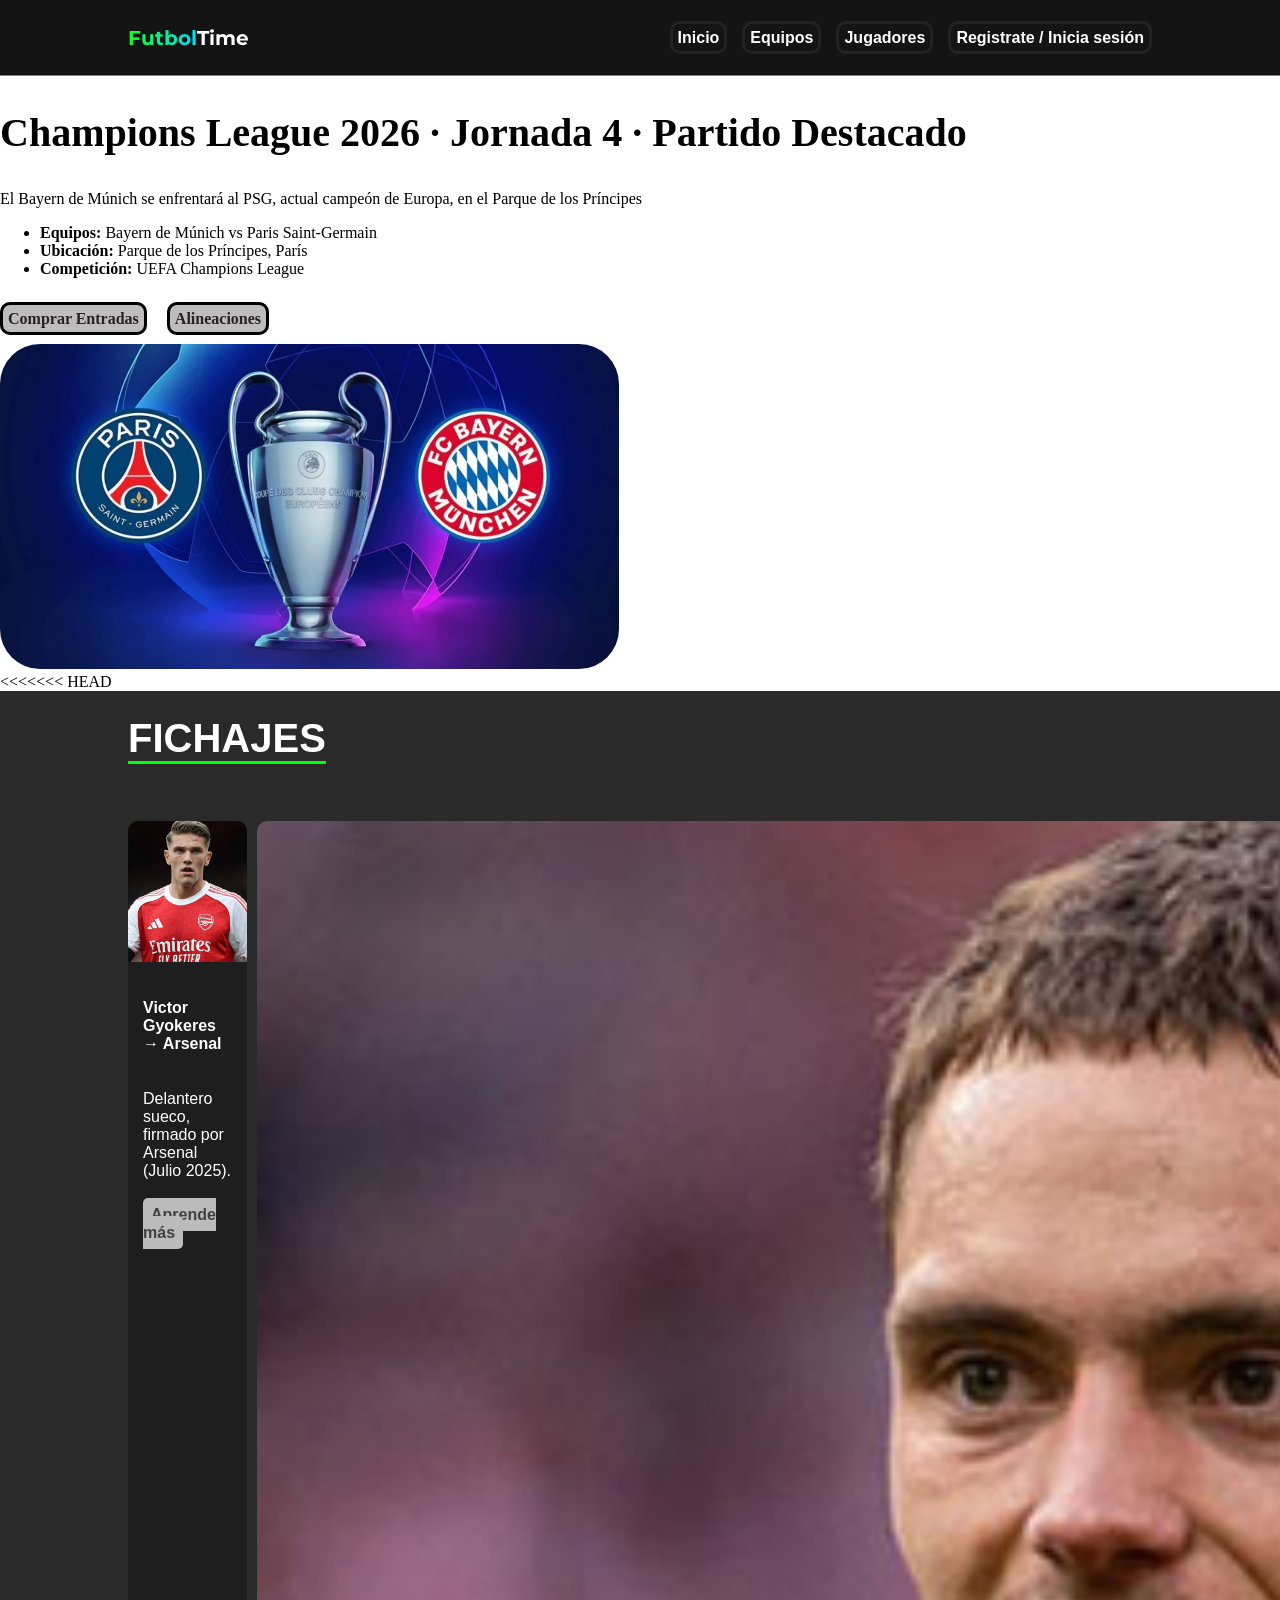
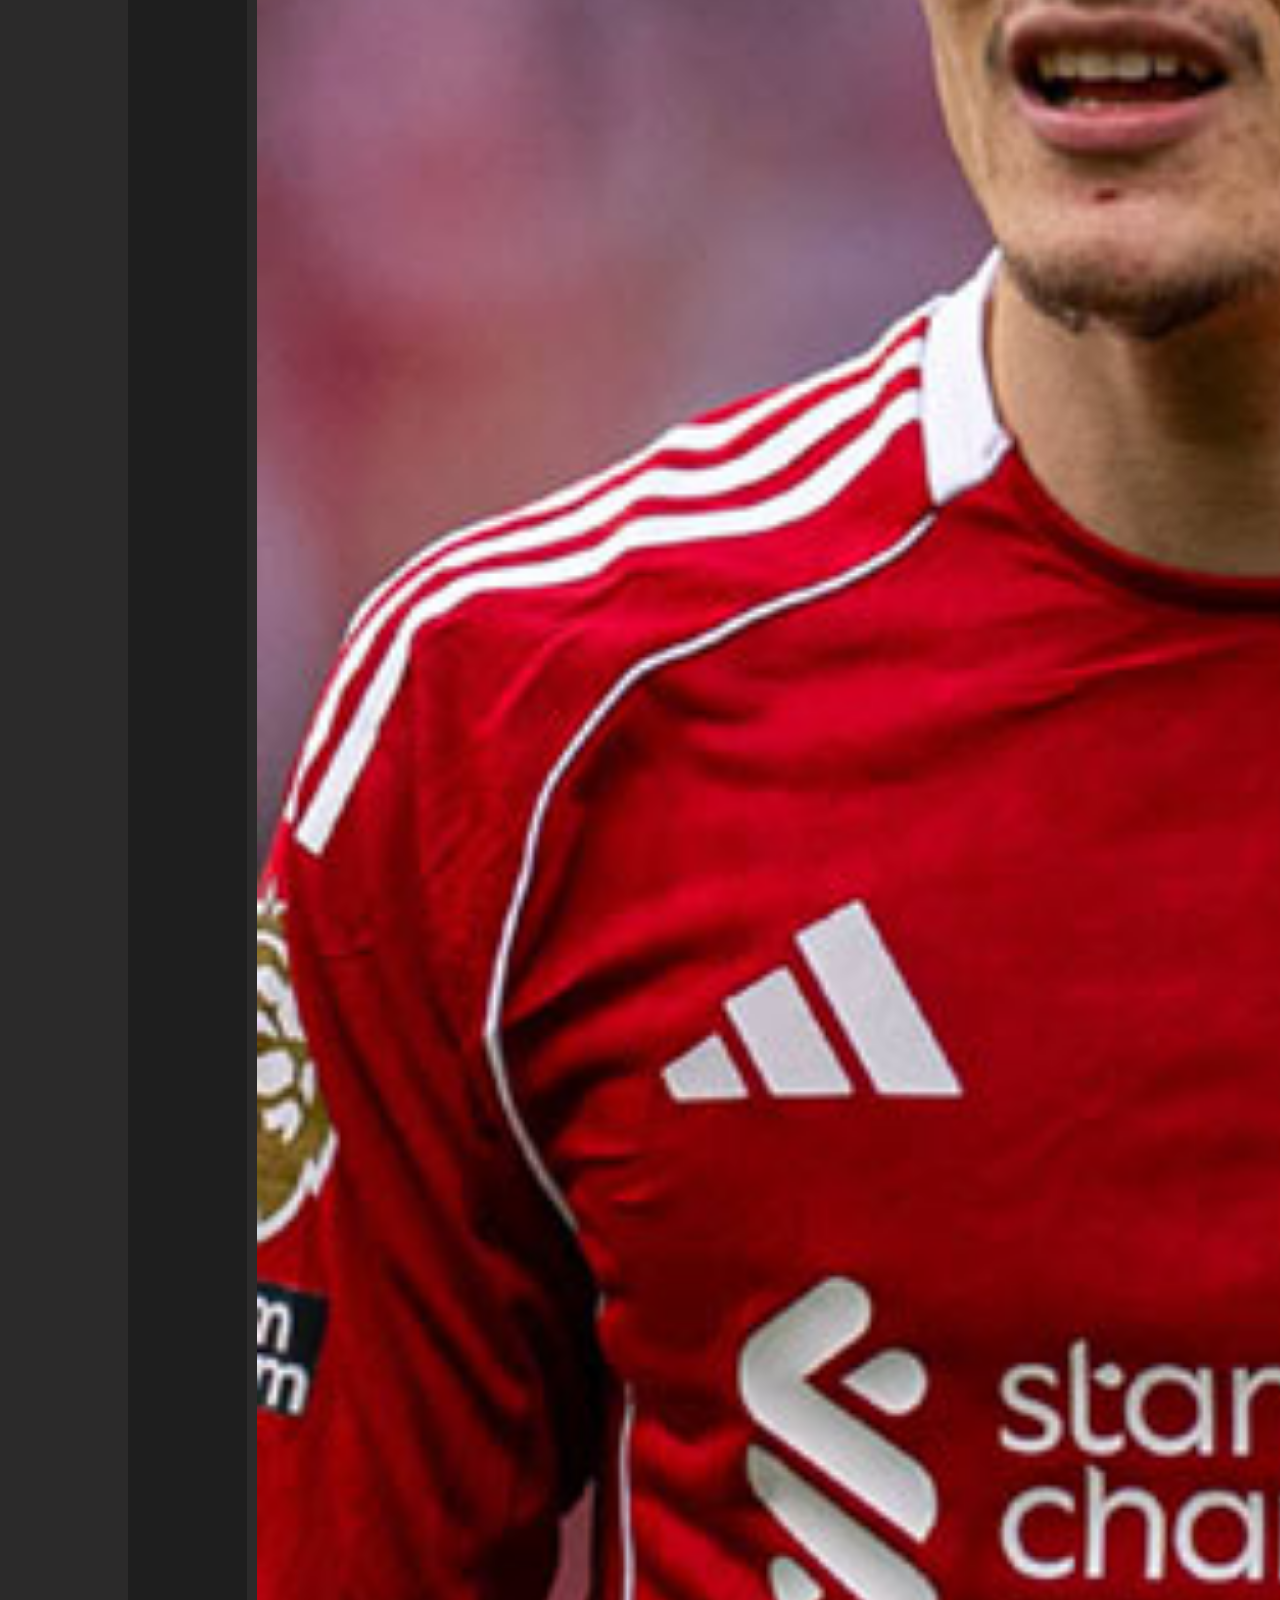
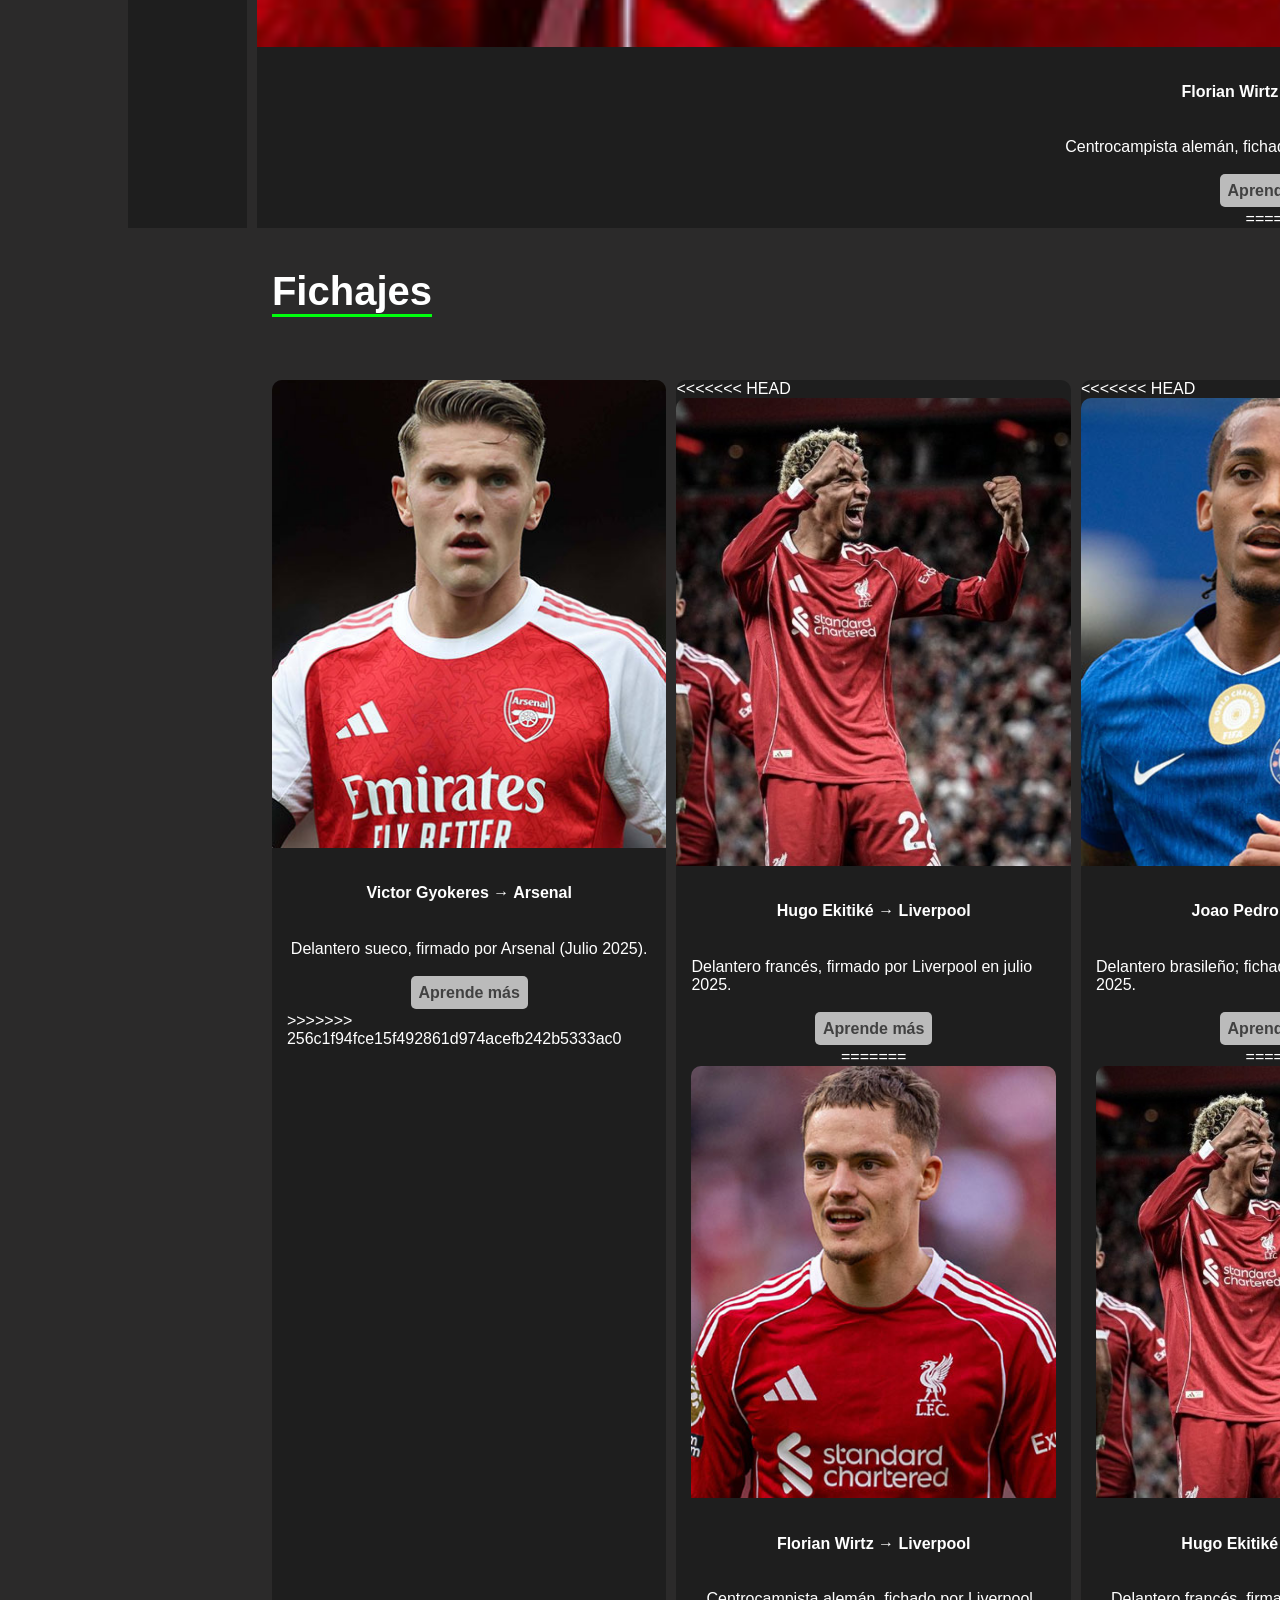
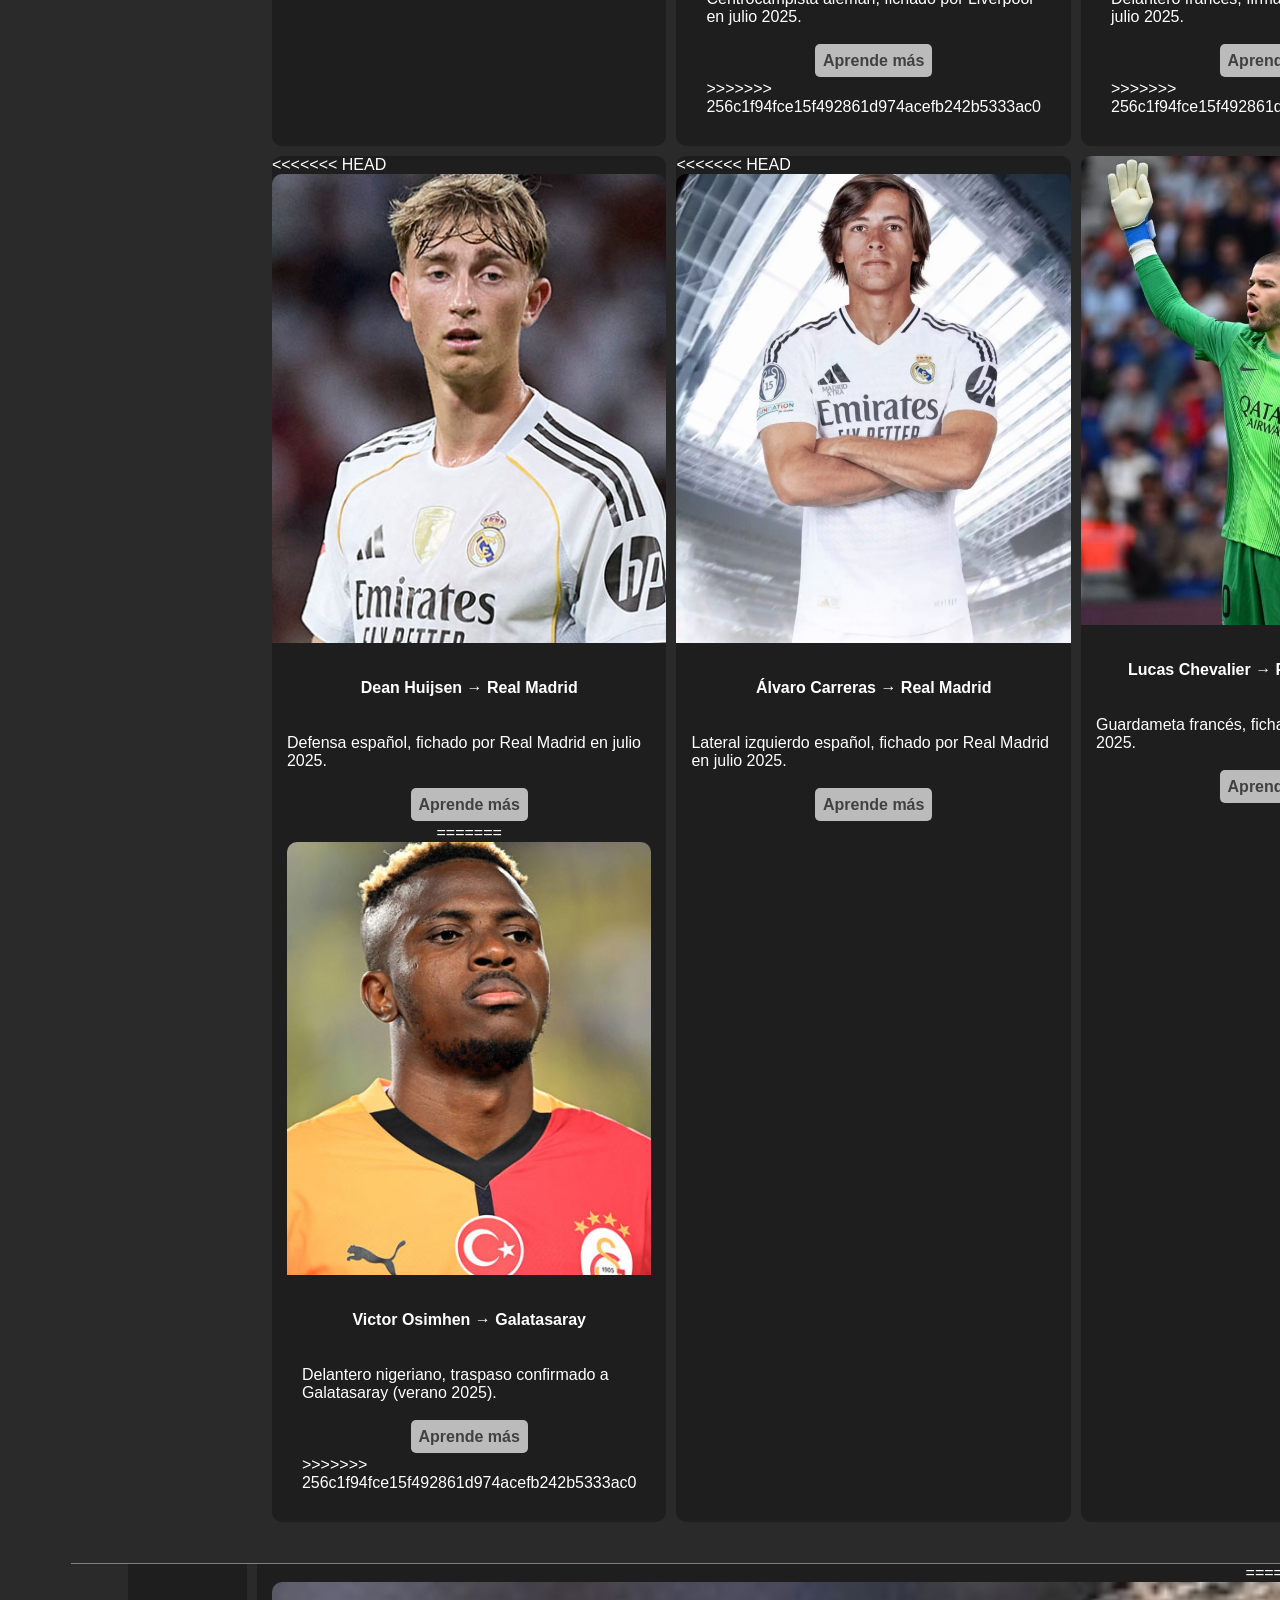
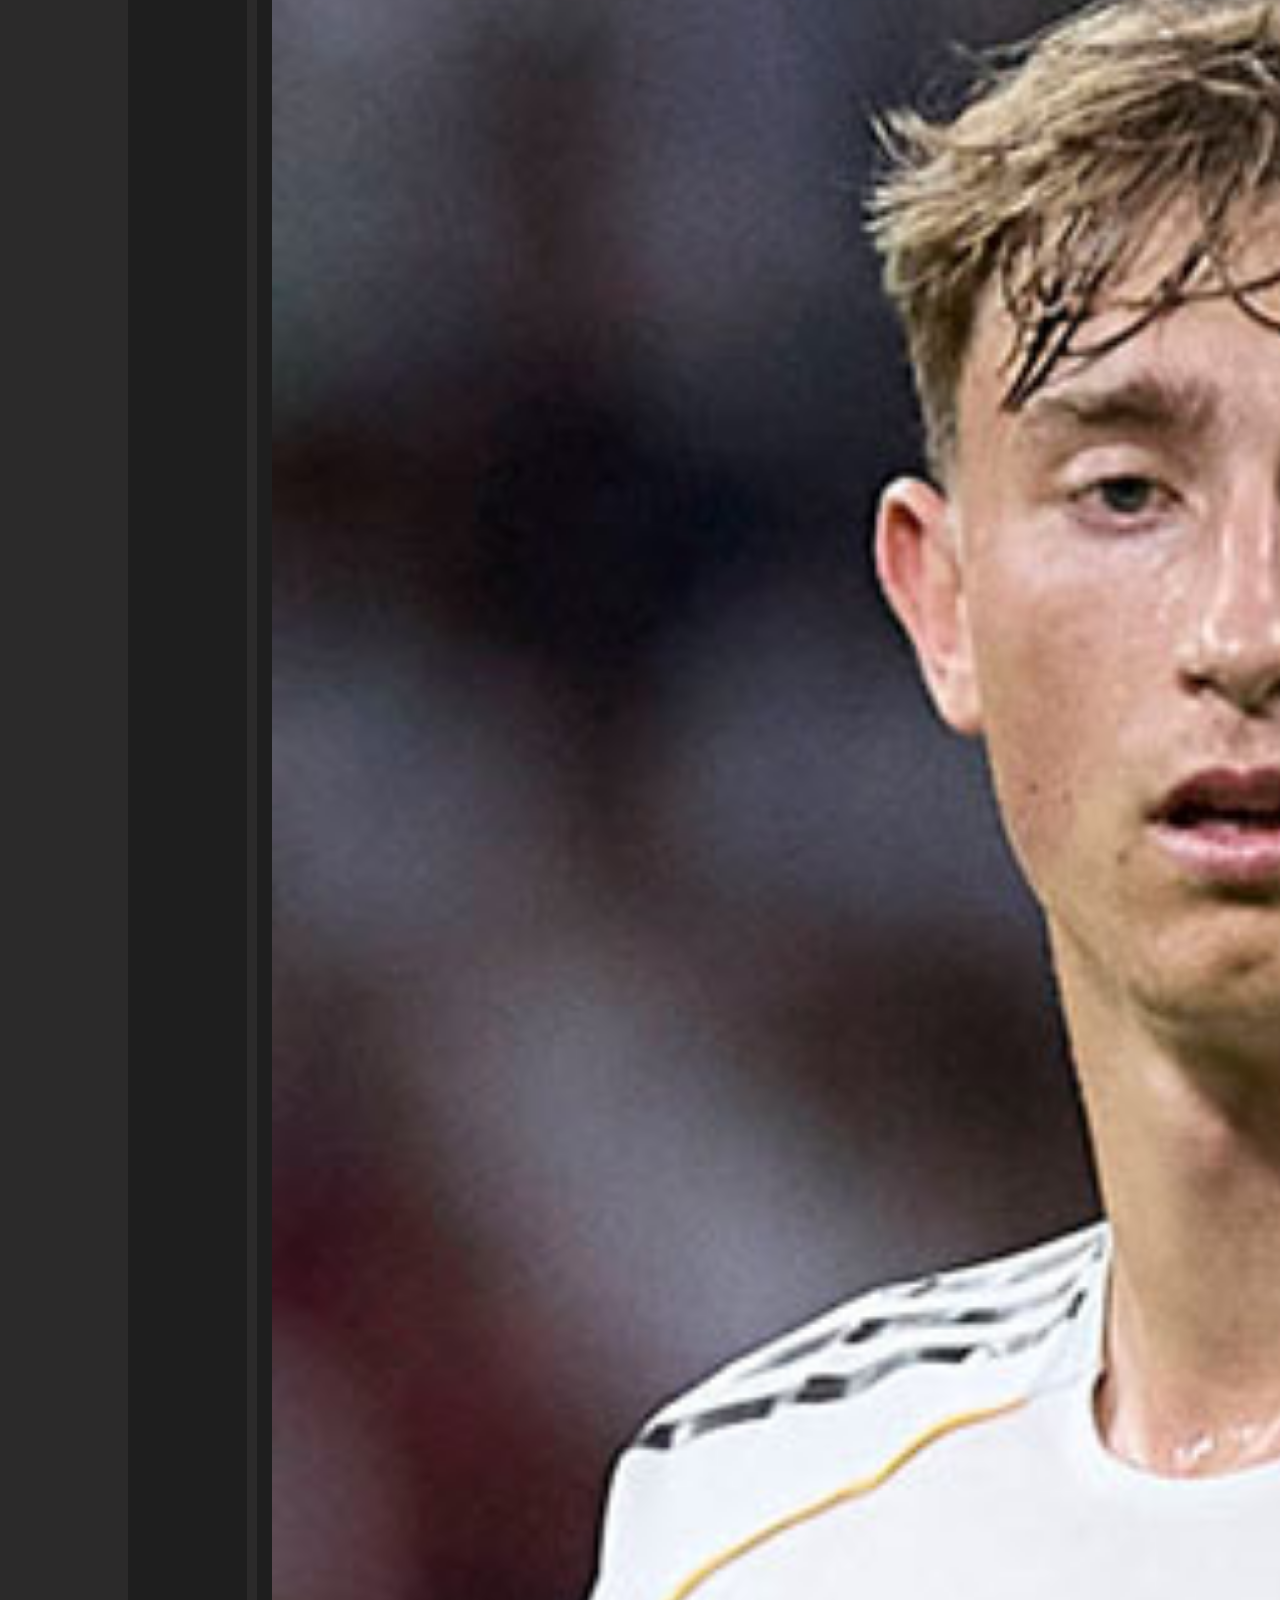
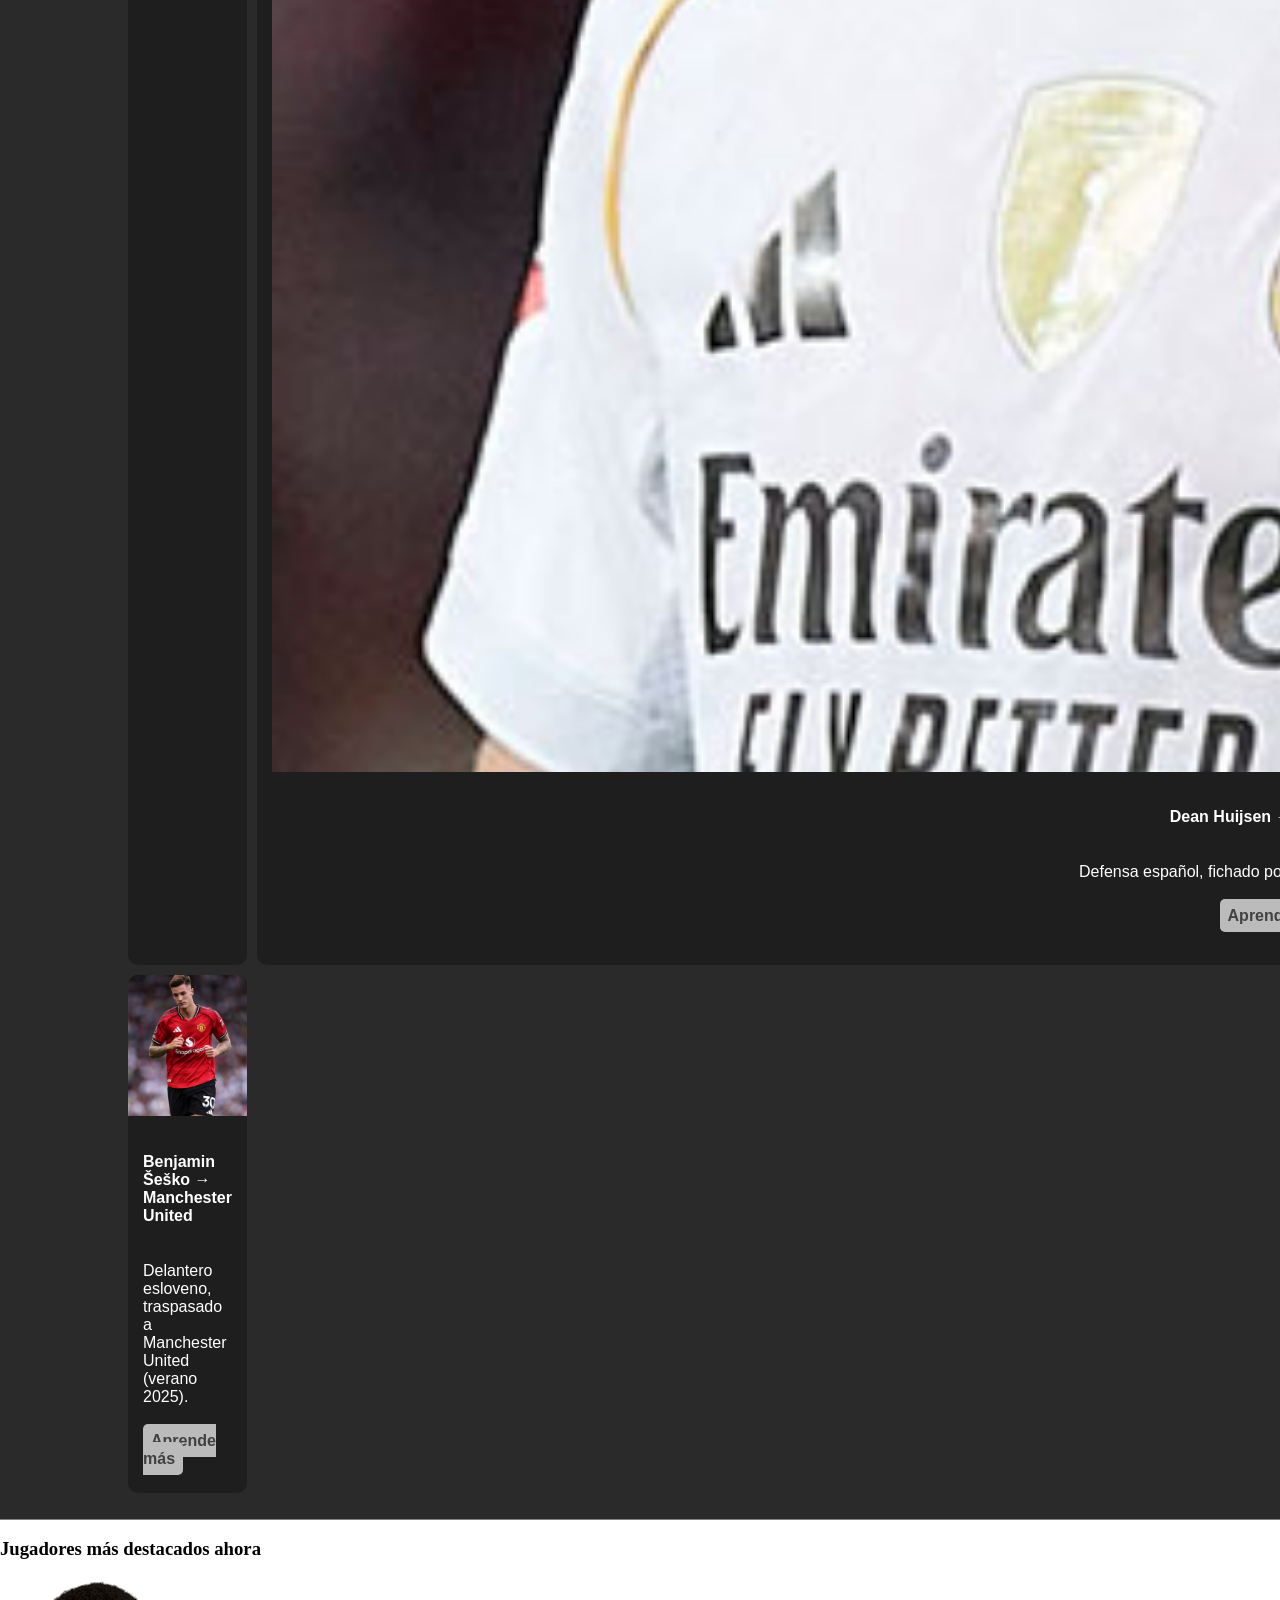
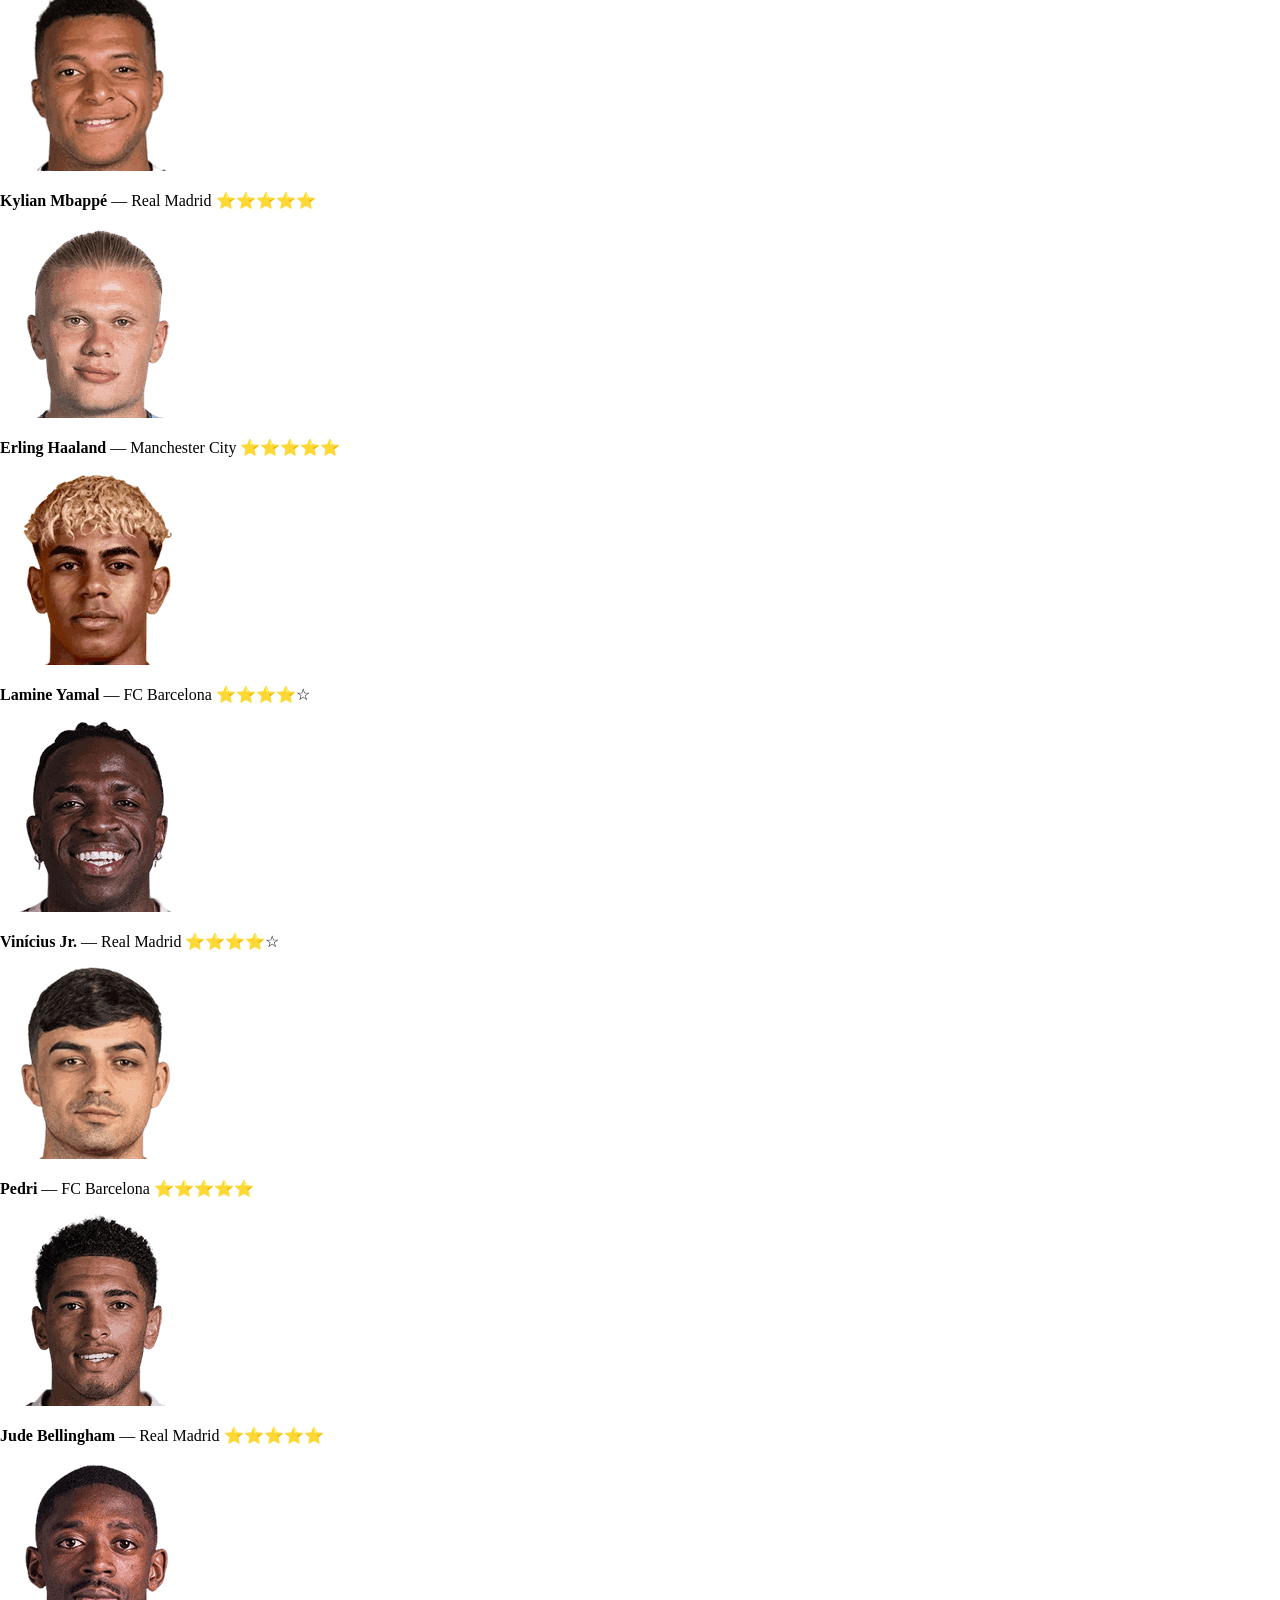
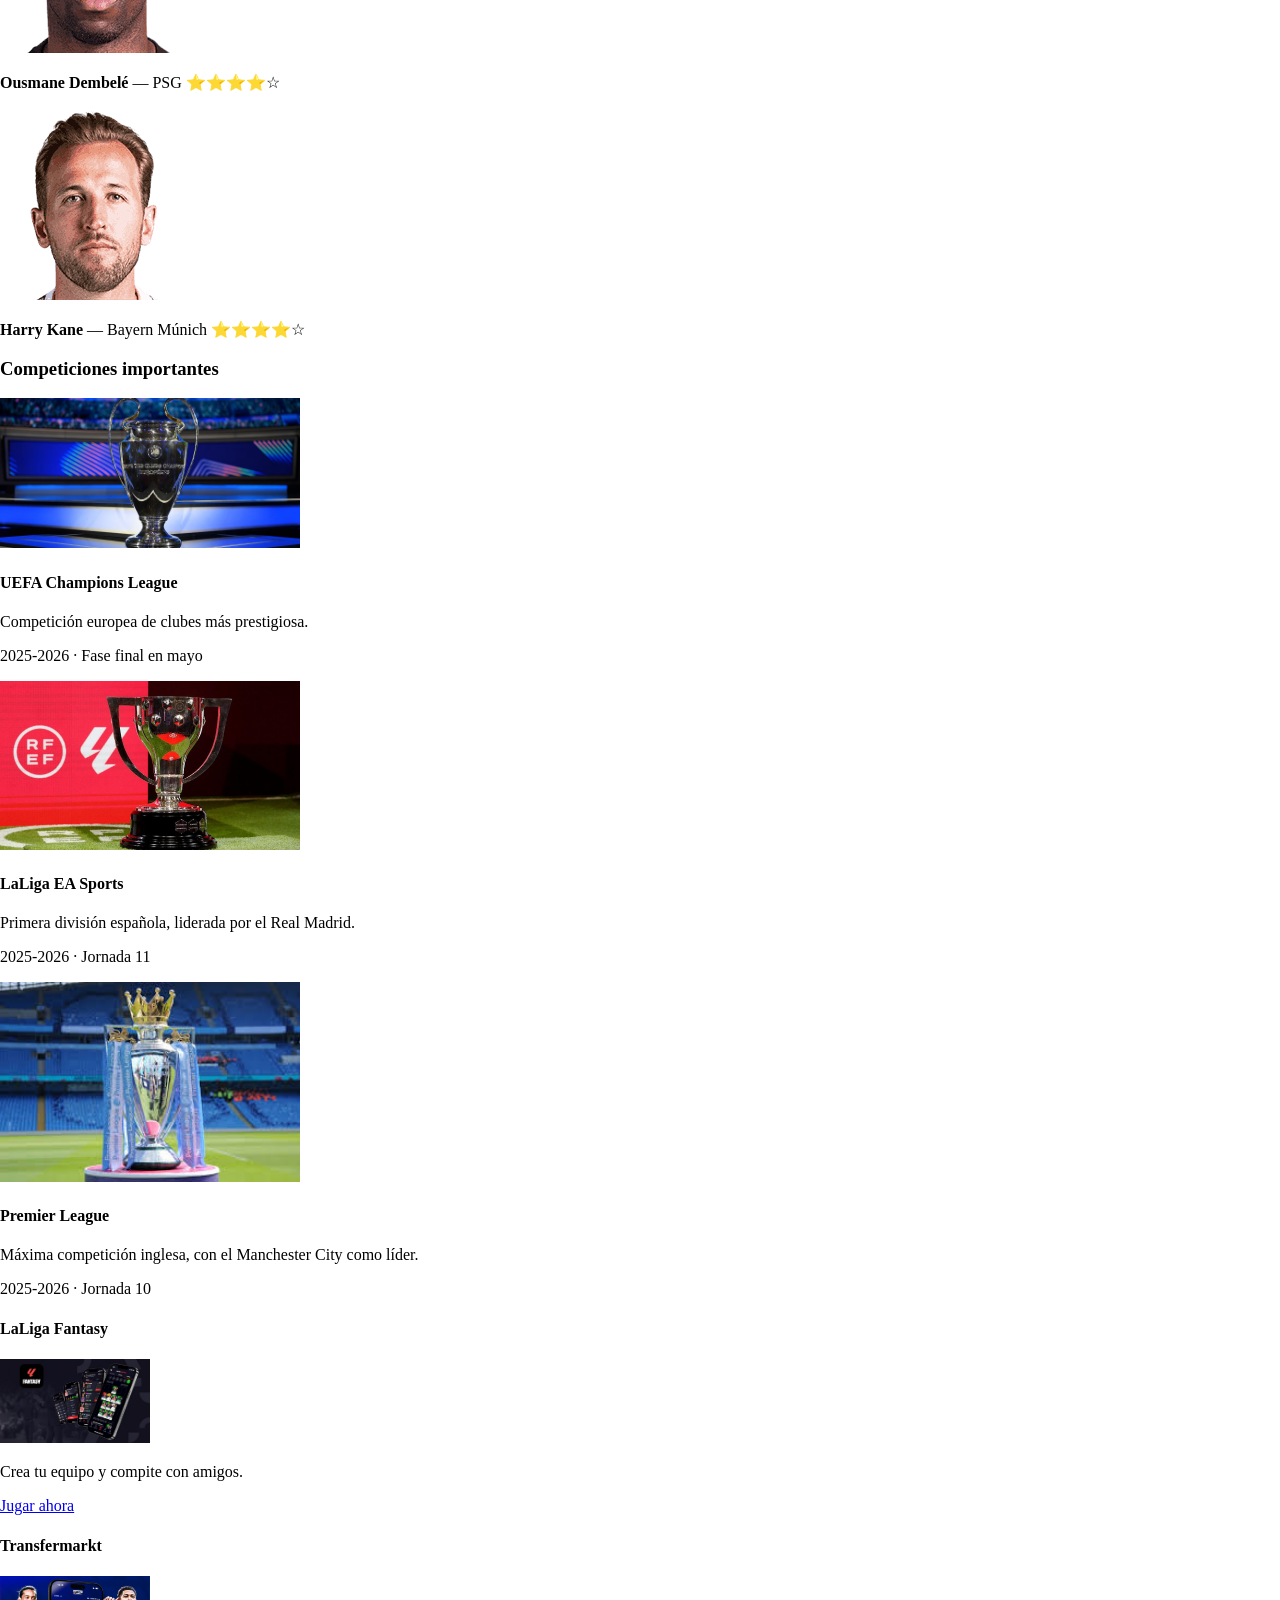
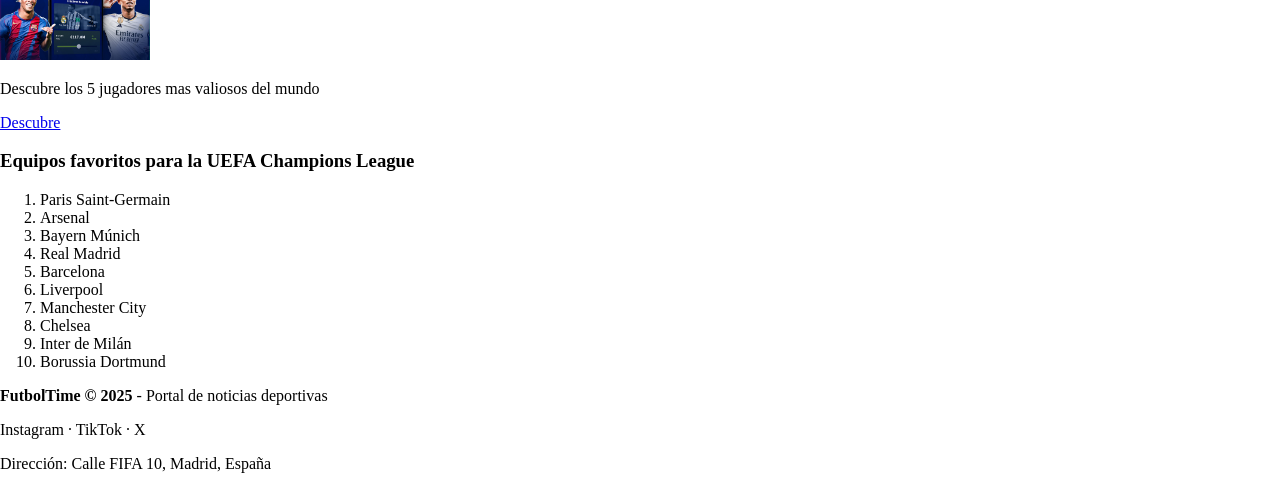
==== commit eb0bb562: "Merge branch 'main' of https://github.com/hamzaammi7e9-ux/AmmiHamza_Pr2" ====
--- a/index.html
+++ b/index.html
@@ -26,24 +26,27 @@
     </nav>
   </header>
 
-  <!-- PARTIDO PROTAGONISTA -->
-  <section class="partido">
-    <div class="info_partido">
-      <h2>Champions League 2026 · Jornada 4 · Partido Destacado</h2>
-      <p>El Bayern de Múnich se enfrentará al PSG, actual campeón de Europa, en el Parque de los Príncipes</p>
-      <ul>
-        <li><strong>Equipos:</strong> Bayern de Múnich vs Paris Saint-Germain</li>
-        <li><strong>Ubicación:</strong> Parque de los Príncipes, París</li>
-        <li><strong>Competición:</strong> UEFA Champions League</li>
-      </ul>
-      <div class="links_partido">
-        <p><a href="#">Comprar Entradas</a></p>
-        <p><a href="#">Alineaciones</a> </p>
+  <main>
+
+    <!-- PARTIDO PROTAGONISTA -->
+    <section class="partido">
+      <div class="info_partido">
+        <h2>Champions League 2026 · Jornada 4 · Partido Destacado</h2>
+        <p>El Bayern de Múnich se enfrentará al PSG, actual campeón de Europa, en el Parque de los Príncipes</p>
+        <ul>
+          <li><strong>Equipos:</strong> Bayern de Múnich vs Paris Saint-Germain</li>
+          <li><strong>Ubicación:</strong> Parque de los Príncipes, París</li>
+          <li><strong>Competición:</strong> UEFA Champions League</li>
+        </ul>
+        <div class="links_partido">
+          <p><a href="#">Comprar Entradas</a></p>
+          <p><a href="#">Alineaciones</a> </p>
+        </div>
       </div>
-    </div>
-    <img src="/img/psg_bayern.jpg" alt="Champions League 2026 Jornada 4" width="550">
-  </section>
-
+      <img src="/img/psg_bayern.jpg" alt="Champions League 2026 Jornada 4" width="550">
+    </section>
+
+<<<<<<< HEAD
   <!-- ÚLTIMOS FICHAJES DESTACADOS -->
 
     <section class="Fichajes">
@@ -67,55 +70,112 @@
         <h4>Florian Wirtz → Liverpool</h4>
         <p>Centrocampista alemán, fichado por Liverpool en julio 2025.</p>
         <p><a href="equipos.html">Aprende más</a></p>
-        </div>
-      </article>
-
-      <article>
+=======
+    <!-- ÚLTIMOS FICHAJES DESTACADOS -->
+
+    <section class="Fichajes">
+
+      <h3>Fichajes</h3>
+
+      <a href="equipos.html" class="ver-todo">Ver todo</a>
+
+      <article>
+        <img src="/img/gyokeres.jpg" alt="Gyokeres Arsenal" width="120">
+        <div class="card-content">
+          <h4>Victor Gyokeres → Arsenal</h4>
+          <p>Delantero sueco, firmado por Arsenal (Julio 2025).</p>
+          <p><a href="equipos.html">Aprende más</a></p>
+>>>>>>> 256c1f94fce15f492861d974acefb242b5333ac0
+        </div>
+      </article>
+
+      <article>
+<<<<<<< HEAD
         <img src="/img/hugo.jpg" alt="Ekitiké Liverpool" width="120">
         <div class="card-content">
         <h4>Hugo Ekitiké → Liverpool</h4>
         <p>Delantero francés, firmado por Liverpool en julio 2025.</p>
         <p><a href="equipos.html">Aprende más</a></p>
-        </div>
-      </article>
-
-      <article>
+=======
+        <img src="/img/florian.jpg" alt="Wirtz Liverpool" width="120">
+        <div class="card-content">
+          <h4>Florian Wirtz → Liverpool</h4>
+          <p>Centrocampista alemán, fichado por Liverpool en julio 2025.</p>
+          <p><a href="equipos.html">Aprende más</a></p>
+>>>>>>> 256c1f94fce15f492861d974acefb242b5333ac0
+        </div>
+      </article>
+
+      <article>
+<<<<<<< HEAD
         <img src="/img/joao.jpg" alt="Joao Chelsea" width="120">
         <div class="card-content">
         <h4>Joao Pedro → Chelsea</h4>
         <p>Delantero brasileño; fichado por Chelasea en julio 2025.</p>
         <p><a href="equipos.html">Aprende más</a></p>
-        </div>
-      </article>
-
-      <article>
+=======
+        <img src="/img/hugo.jpg" alt="Ekitiké Liverpool" width="120">
+        <div class="card-content">
+          <h4>Hugo Ekitiké → Liverpool</h4>
+          <p>Delantero francés, firmado por Liverpool en julio 2025.</p>
+          <p><a href="equipos.html">Aprende más</a></p>
+>>>>>>> 256c1f94fce15f492861d974acefb242b5333ac0
+        </div>
+      </article>
+
+      <article>
+<<<<<<< HEAD
         <img src="/img/rashford.jpg" alt="Rashford Barcelona" width="120">
         <div class="card-content">
         <h4>Marcus Rashford → Barcelona</h4>
         <p>Delantero británico, fichado por el Barcelona en julio 2025.</p>
         <p><a href="equipos.html">Aprende más</a></p>
-        </div>
-      </article>
-
-      <article>
+=======
+        <img src="/img/joao.jpg" alt="Joao Chelsea" width="120">
+        <div class="card-content">
+          <h4>Joao Pedro → Chelsea</h4>
+          <p>Delantero brasileño; fichado por Chelasea en julio 2025.</p>
+          <p><a href="equipos.html">Aprende más</a></p>
+>>>>>>> 256c1f94fce15f492861d974acefb242b5333ac0
+        </div>
+      </article>
+
+      <article>
+<<<<<<< HEAD
         <img src="/img/osimhen.jpg" alt="Victor Osimhen Galatasaray" width="120">
         <div class="card-content">
         <h4>Victor Osimhen → Galatasaray</h4>
         <p>Delantero nigeriano, traspaso confirmado a Galatasaray (verano 2025).</p>
         <p><a href="equipos.html">Aprende más</a></p>
-        </div>
-      </article>
-
-      <article>
+=======
+        <img src="/img/rashford.jpg" alt="Rashford Barcelona" width="120">
+        <div class="card-content">
+          <h4>Marcus Rashford → Barcelona</h4>
+          <p>Delantero británico, fichado por el Barcelona en julio 2025.</p>
+          <p><a href="equipos.html">Aprende más</a></p>
+>>>>>>> 256c1f94fce15f492861d974acefb242b5333ac0
+        </div>
+      </article>
+
+      <article>
+<<<<<<< HEAD
         <img src="/img/huijsen.jpg" alt="Huijsen Madrid" width="120">
         <div class="card-content">
         <h4>Dean Huijsen → Real Madrid</h4>
         <p>Defensa español, fichado por Real Madrid en julio 2025.</p>
         <p><a href="equipos.html">Aprende más</a></p>
-        </div>
-      </article>
-
-      <article>
+=======
+        <img src="/img/osimhen.jpg" alt="Victor Osimhen Galatasaray" width="120">
+        <div class="card-content">
+          <h4>Victor Osimhen → Galatasaray</h4>
+          <p>Delantero nigeriano, traspaso confirmado a Galatasaray (verano 2025).</p>
+          <p><a href="equipos.html">Aprende más</a></p>
+>>>>>>> 256c1f94fce15f492861d974acefb242b5333ac0
+        </div>
+      </article>
+
+      <article>
+<<<<<<< HEAD
         <img src="img/carreras.png" alt="Carreras Madrid" width="120">
         <div class="card-content">
         <h4>Álvaro Carreras → Real Madrid</h4>
@@ -146,83 +206,169 @@
 
     </section>
 
-
-  <!-- JUGADORES DESTACADOS -->
-
-  <section>
-    <h3>Jugadores más destacados ahora</h3>
-    <ul>
-      <img src="/img/mbappe.jpg" alt="mbappe" width="120">
-      <li><strong>Kylian Mbappé</strong> — Real Madrid ⭐⭐⭐⭐⭐</li>
-      <img src="/img/haaland.jpg" alt="haaland" width="120">
-      <li><strong>Erling Haaland</strong> — Manchester City ⭐⭐⭐⭐⭐</li>
-      <img src="/img/lamine.jpg" alt="lamine" width="120">
-      <li><strong>Lamine Yamal</strong> — FC Barcelona ⭐⭐⭐⭐☆</li>
-      <img src="/img/vinicius.jpg" alt="vinicius" width="120">
-      <li><strong>Vinícius Jr.</strong> — Real Madrid ⭐⭐⭐⭐☆</li>
-      <img src="/img/pedri.jpg" alt="pedri" width="120">
-      <li><strong>Pedri</strong> — FC Barcelona ⭐⭐⭐⭐☆</li>
-      <img src="/img/bellingham.jpg" alt="bellingham" width="120">
-      <li><strong>Jude Bellingham</strong> — Real Madrid ⭐⭐⭐⭐⭐</li>
-      <img src="/img/dembele.jpg" alt="dembele" width="120">
-      <li><strong>Ousmane Dembelé</strong> — PSG ⭐⭐⭐⭐⭐</li>
-      <img src="/img/kane.jpg" alt="kane" width="120">
-      <li><strong>Harry Kane</strong> — Bayern Múnich ⭐⭐⭐⭐☆</li>
-    </ul>
-  </section>
-
-  <!-- COMPETICIONES -->
-  <section>
-    <h3>Competiciones importantes</h3>
-    <article>
-      <img src="/img/ucl.jpg" alt="Champions League" width="300">
-      <h4>UEFA Champions League</h4>
-      <p>Competición europea de clubes más prestigiosa.</p>
-      <p>2025-2026 · Fase final en mayo</p>
-    </article>
-    <article>
-      <img src="/img/laliga.jpg" alt="LaLiga EA Sports" width="300">
-      <h4>LaLiga EA Sports</h4>
-      <p>Primera división española, liderada por el Real Madrid.</p>
-      <p>2025-2026 · Jornada 11</p>
-    </article>
-    <article>
-      <img src="/img/premier.jpeg" alt="premier" width="300">
-      <h4>Premier League</h4>
-      <p>Máxima competición inglesa, con el Manchester City como líder.</p>
-      <p>2025-2026 · Jornada 10</p>
-    </article>
-
-    <!-- ASIDE (PROMOS) -->
-    <aside>
-      <h4>LaLiga Fantasy</h4>
-      <img src="/img/fantasy.jpeg" alt="fantasy" width="150">
-      <p>Crea tu equipo y compite con amigos.</p>
-      <a href="#">Jugar ahora</a>
-
-      <h4>Transfermarkt</h4>
-      <img src="/img/transfermarkt.jpg" alt="transfermarkt" width="150">
-      <p>Mira los 5 jugadores mas valiosos del mundo</p>
-      <a href="#">Descubre</a>
-    </aside>
-  </section>
-
-  <!-- TOP 10 EQUIPOS PARA LA CHAMPIONS LEAGUE -->
-  <section>
-    <h3>Equipos favoritos para la UEFA Champions League</h3>
-    <ol>
-      <li>Paris Saint-Germain</li>
-      <li>Arsenal</li>
-      <li>Bayern Múnich</li>
-      <li>Real Madrid</li>
-      <li>Barcelona</li>
-      <li>Liverpool</li>
-      <li>Manchester City</li>
-      <li>Chelsea</li>
-      <li>Inter de Milán</li>
-      <li>Borussia Dortmund</li>
-    </ol>
-  </section>
+=======
+        <img src="/img/huijsen.jpg" alt="Huijsen Madrid" width="120">
+        <div class="card-content">
+          <h4>Dean Huijsen → Real Madrid</h4>
+          <p>Defensa español, fichado por Real Madrid en julio 2025.</p>
+          <p><a href="equipos.html">Aprende más</a></p>
+        </div>
+      </article>
+
+      <article>
+        <img src="img/carreras.png" alt="Carreras Madrid" width="120">
+        <div class="card-content">
+          <h4>Álvaro Carreras → Real Madrid</h4>
+          <p>Lateral izquierdo español, fichado por Real Madrid en julio 2025.</p>
+          <p><a href="equipos.html">Aprende más</a></p>
+        </div>
+      </article>
+>>>>>>> 256c1f94fce15f492861d974acefb242b5333ac0
+
+      <article>
+        <img src="img/chevalier.jpeg" alt="Chevalier PSG" width="150">
+        <div class="card-content">
+          <h4>Lucas Chevalier → Paris Saint-Germain</h4>
+          <p>Guardameta francés, fichado por PSG en agosto 2025.</p>
+          <p><a href="equipos.html">Aprende más</a></p>
+        </div>
+      </article>
+
+      <article>
+
+        <img src="img/sesko.jpg" alt="Sesko Manchester United" width="120">
+        <div class="card-content">
+          <h4>Benjamin Šeško → Manchester United</h4>
+          <p>Delantero esloveno, traspasado a Manchester United (verano 2025).</p>
+          <p><a href="equipos.html">Aprende más</a></p>
+        </div>
+      </article>
+
+
+    </section>
+
+
+    <!-- JUGADORES DESTACADOS -->
+
+    <section class="jugadoresDestacados">
+      <h3>Jugadores más destacados ahora</h3>
+      <article class="jugador">
+        <img src="/img/mbappe.png" alt="mbappe">
+        <div class="infoJugador">
+          <p><strong>Kylian Mbappé</strong> — Real Madrid ⭐⭐⭐⭐⭐</p>
+        </div>
+      </article>
+      <article class="jugador">
+        <img src="/img/haaland.png" alt="haaland">
+        <div class="infoJugador">
+          <p><strong>Erling Haaland</strong> — Manchester City ⭐⭐⭐⭐⭐</p>
+        </div>
+      </article>
+      <article class="jugador">
+        <img src="/img/lamine.png" alt="lamine">
+        <div class="infoJugador">
+          <p><strong>Lamine Yamal</strong> — FC Barcelona ⭐⭐⭐⭐☆</p>
+        </div>
+      </article>
+      <article class="jugador">
+        <img src="/img/vini.png" alt="vinicius">
+        <div class="infoJugador">
+          <p><strong>Vinícius Jr.</strong> — Real Madrid ⭐⭐⭐⭐☆</p>
+        </div>
+      </article>
+      <article class="jugador">
+        <img src="/img/pedri.png" alt="pedri">
+        <div class="infoJugador">
+          <p><strong>Pedri</strong> — FC Barcelona ⭐⭐⭐⭐⭐</p>
+        </div>
+      </article>
+      <article class="jugador">
+        <img src="/img/belligol.png" alt="bellingham">
+        <div class="infoJugador">
+          <p><strong>Jude Bellingham</strong> — Real Madrid ⭐⭐⭐⭐⭐</p>
+        </div>
+      </article>
+      <article class="jugador">
+        <img src="/img/dembele.png" alt="dembele">
+        <div class="infoJugador">
+          <p><strong>Ousmane Dembelé</strong> — PSG ⭐⭐⭐⭐☆</p>
+        </div>
+      </article>
+      <article class="jugador">
+        <img src="/img/kane.png" alt="kane">
+        <div class="infoJugador">
+          <p><strong>Harry Kane</strong> — Bayern Múnich ⭐⭐⭐⭐☆</p>
+        </div>
+      </article>
+    </section>
+
+    <!-- COMPETICIONES -->
+    <section class="competiciones">
+      <h3>Competiciones importantes</h3>
+      <div class="competiciones_aside">
+        <div class="contenedor_competiciones">
+          <article class="competicion">
+            <img src="/img/ucl.jpg" alt="Champions League" width="300">
+            <div class="infoCompeticion">
+              <h4>UEFA Champions League</h4>
+              <p>Competición europea de clubes más prestigiosa.</p>
+              <p>2025-2026 · Fase final en mayo</p>
+            </div>
+          </article>
+          <article class="competicion">
+            <img src="/img/laliga.jpg" alt="LaLiga EA Sports" width="300">
+            <div class="infoCompeticion">
+              <h4>LaLiga EA Sports</h4>
+              <p>Primera división española, liderada por el Real Madrid.</p>
+              <p>2025-2026 · Jornada 11</p>
+            </div>
+          </article>
+          <article class="competicion">
+            <img src="/img/premier.jpeg" alt="premier" width="300">
+            <div class="infoCompeticion">
+              <h4>Premier League</h4>
+              <p>Máxima competición inglesa, con el Manchester City como líder.</p>
+              <p>2025-2026 · Jornada 10</p>
+            </div>
+          </article>
+        </div>
+
+
+        <!-- ASIDE (PROMOS) -->
+        <aside>
+          <div class="promocion">
+            <h4>LaLiga Fantasy</h4>
+            <img src="/img/fantasy.jpeg" alt="fantasy" width="150">
+            <p>Crea tu equipo y compite con amigos.</p>
+            <a href="#">Jugar ahora</a>
+          </div>
+          <div class="promocion">
+            <h4>Transfermarkt</h4>
+            <img src="/img/transfermarkt.jpg" alt="transfermarkt" width="150">
+            <p>Descubre los 5 jugadores mas valiosos del mundo</p>
+            <a href="https://www.transfermarkt.es/">Descubre</a>
+          </div>
+        </aside>
+      </div>
+    </section>
+
+    <!-- TOP 10 EQUIPOS PARA LA CHAMPIONS LEAGUE -->
+    <section>
+      <h3>Equipos favoritos para la UEFA Champions League</h3>
+      <ol>
+        <li>Paris Saint-Germain</li>
+        <li>Arsenal</li>
+        <li>Bayern Múnich</li>
+        <li>Real Madrid</li>
+        <li>Barcelona</li>
+        <li>Liverpool</li>
+        <li>Manchester City</li>
+        <li>Chelsea</li>
+        <li>Inter de Milán</li>
+        <li>Borussia Dortmund</li>
+      </ol>
+    </section>
+  </main>
 
   <!-- FOOTER -->
   <footer>
--- a/inicio.css
+++ b/inicio.css
@@ -1,3 +1,4 @@
+<<<<<<< HEAD
 /* PARTIDO DESTACADO */
 
 .partido{
@@ -149,4 +150,278 @@
     border-radius: 50px;
     
     transition: border-radius 0.3s;
+=======
+/* PARTIDO DESTACADO */
+
+.partido{
+    color: rgb(255, 255, 255);
+    display: flex;
+    justify-content: space-evenly;
+    align-items: center;
+    font-family: Arial, Helvetica, sans-serif;
+    background: linear-gradient(90deg, rgb(20, 20, 20), rgb(56, 55, 55), rgb(67, 84, 241), rgb(235, 34, 34));
+    padding-left: 10%;
+    padding-right: 10%;
+    padding-top: 5%;
+    padding-bottom: 5%;
+    margin-bottom: 0;
+    border-bottom: 1px solid grey
+}
+
+
+.info_partido a{
+    color: rgb(36, 35, 35);
+    text-decoration: none;
+    font-weight: bolder;
+    padding: 5px;
+    border: 3px solid rgb(0, 0, 0);
+    border-radius: 10px;
+    background: rgb(190, 188, 188)
+}
+
+.info_partido a:hover{
+    border: 3px solid rgb(170, 169, 169);
+    transition: color 0.3s, border-color 0.3s;
+}
+
+.links_partido{
+    display: flex;
+    gap: 20px;
+}
+
+.partido img{
+    border-radius: 40px;
+    width: auto;  
+    height: 325px; 
+}
+
+.info_partido h2{
+    font-size: 40px;
+    font-weight: 700;
+}
+
+/* FICHAJES DESTACADOS */
+
+.Fichajes {
+    background-color: rgb(43, 42, 42);
+    margin: 0;
+    padding: 2% 10%;
+    display: grid;
+    grid-template-columns: repeat(5, 1fr);
+    gap: 10px;
+        border-bottom: 1px solid grey
+
+
+}
+
+
+.Fichajes h3{
+    color: white;
+    width: fit-content;
+    margin: 0 ;
+    padding: 0;
+    font-size: 40px;
+    grid-column: 1 / -1;
+    border-bottom: 3px solid rgb(0, 255, 13);
+    font-family: 'Courier New', Courier, monospace;
+
+}
+
+/*Tengo que arreglar el boton*/
+.Fichajes .ver-todo{
+    font-family: system-ui, -apple-system, BlinkMacSystemFont, 'Segoe UI', Roboto, Oxygen, Ubuntu, Cantarell, 'Open Sans', 'Helvetica Neue', sans-serif;
+    background: linear-gradient(90deg,#10ff24, #00ddff);
+    font-weight: bolder;
+    color: rgb(10, 10, 10);
+    text-decoration: none;
+    border-radius: 10px;
+    border: 4px solid rgb(0, 255, 13);
+    width: fit-content;
+    margin: 0;
+    padding: 5px;
+    grid-column: 5/-1;
+    display: flex;
+    align-items: center;
+    
+
+}
+
+.Fichajes article {
+    font-family:'Lucida Sans', 'Lucida Sans Regular', 'Lucida Grande', 'Lucida Sans Unicode', Geneva, Verdana, sans-serif;
+    background-color: rgb(30, 30, 30);
+    color: white; 
+    border-radius: 10px;
+    
+    display: flex;
+    flex-direction: column; 
+    height: 100%; 
+}
+
+
+
+.Fichajes article img {
+    width: 100%; 
+    aspect-ratio: 16 / 19;
+    object-fit: cover; 
+    border-radius: 10px 10px 0 0; 
+
+}
+
+.Fichajes article .card-content {
+    padding: 15px; 
+    display: flex;
+    flex-direction: column;
+    align-items: center;
+}
+
+.Fichajes article .card-content a {
+    padding: 8px;
+    background-color: rgb(187, 187, 187);
+    border-radius: 5px;
+    text-decoration: none;
+    font-weight: bold;
+    color: rgb(65, 65, 65);
+}
+
+.Fichajes article .card-content a:hover {
+    font-weight: bolder;
+    padding: 10px;
+    background-color: rgb(70, 70, 70);
+    border-radius: 5px;
+    font-weight: bolder;
+    border: 3px solid rgb(4, 196, 255);
+    transition: border 0.1s;
+    text-decoration: none;
+    color: white;
+}
+.Fichajes article .card-content p {
+    margin-bottom: 10px; 
+}
+
+.Fichajes article:hover {
+    background-color: rgb(70, 70, 70);
+    border-radius: 50px;
+    
+    transition: border-radius 0.3s;
+}
+
+/* JUGADORES DESTACADOS */
+
+.jugadoresDestacados {
+    background-color: rgb(138, 138, 138);
+    margin: 0;
+    padding: 2% 10%;
+    display: grid;
+    grid-template-columns: repeat(4, 1fr);
+    gap: 10px;
+    border-bottom: 1px solid rgb(99, 98, 98)
+}
+
+.jugadoresDestacados h3{
+    width: fit-content;
+    border-bottom: 3px solid rgb(0, 26, 255);
+    grid-column: 1/-1;
+    font-family: 'Courier New', Courier, monospace;
+    font-size: large;
+    font-weight: bolder;
+}
+
+.jugadoresDestacados .jugador{
+    display: flex;
+    padding: 10px;
+    background-color: rgb(77, 75, 75);
+    border-radius: 10px;
+    border: 2px, solid, rgb(41, 40, 40);
+}
+
+.jugadoresDestacados .jugador:hover{
+    transform: scale(1.25);
+    transition: 0.3s;
+}
+
+
+.jugador .infoJugador {
+    display: flex;
+    flex-direction: column;
+    color: aliceblue;
+    font-family: system-ui, -apple-system, BlinkMacSystemFont, 'Segoe UI', Roboto, Oxygen, Ubuntu, Cantarell, 'Open Sans', 'Helvetica Neue', sans-serif;
+}
+
+.jugador img{
+    width: 60px;
+    object-fit: cover;
+}
+
+/* COMPETICIONES IMPORTANTES */
+
+.competiciones{
+    padding: 2% 10%;
+    background-color: rgb(13, 16, 44);
+}
+.competiciones_aside{
+    display: grid;
+    grid-template-columns: repeat(2, 1fr);
+    gap: 50px;
+}
+
+
+.competiciones h3{
+    color: white;
+    font-family: system-ui, -apple-system, BlinkMacSystemFont, 'Segoe UI', Roboto, Oxygen, Ubuntu, Cantarell, 'Open Sans', 'Helvetica Neue', sans-serif;
+    font-weight: bolder;
+    font-size: 20px;
+    width: fit-content;
+    border-bottom: 3px solid white;
+    border-radius: 5px;
+    grid-template-columns: 1/-1;    
+}
+
+.contenedor_competiciones{
+    background-color: rgb(122, 165, 202);
+    padding: 20px;
+    border-radius: 10px;
+    display: inline-flex;
+    gap: 20px;
+}
+
+.competicion {
+    font-family: system-ui, -apple-system, BlinkMacSystemFont, 'Segoe UI', Roboto, Oxygen, Ubuntu, Cantarell, 'Open Sans', 'Helvetica Neue', sans-serif;
+    width: fit-content;
+    color: white;
+    background-color: rgb(13, 16, 44);
+    border-radius: 15px;
+
+}
+
+.competicion img{
+    width: 300px; 
+    aspect-ratio: 16 / 9;
+    object-fit: cover; 
+    border-radius: 15px 15px 0 0; 
+}
+
+.infoCompeticion{
+    padding: 10px;
+    display: flex;
+    flex-direction: column;
+    align-items: center;
+    gap: 0px;
+    justify-content: space-around;
+}
+
+.infoCompeticion p{
+    margin: 12px;
+    padding: 0;
+}
+.infoCompeticion h4{
+    margin: 15px;
+    padding: 0;
+}
+
+aside img{
+    width: 300px; 
+    aspect-ratio: 16 / 9;
+    object-fit: cover; 
+    border-radius: 15px 15px 0 0; 
+>>>>>>> 256c1f94fce15f492861d974acefb242b5333ac0
 }
